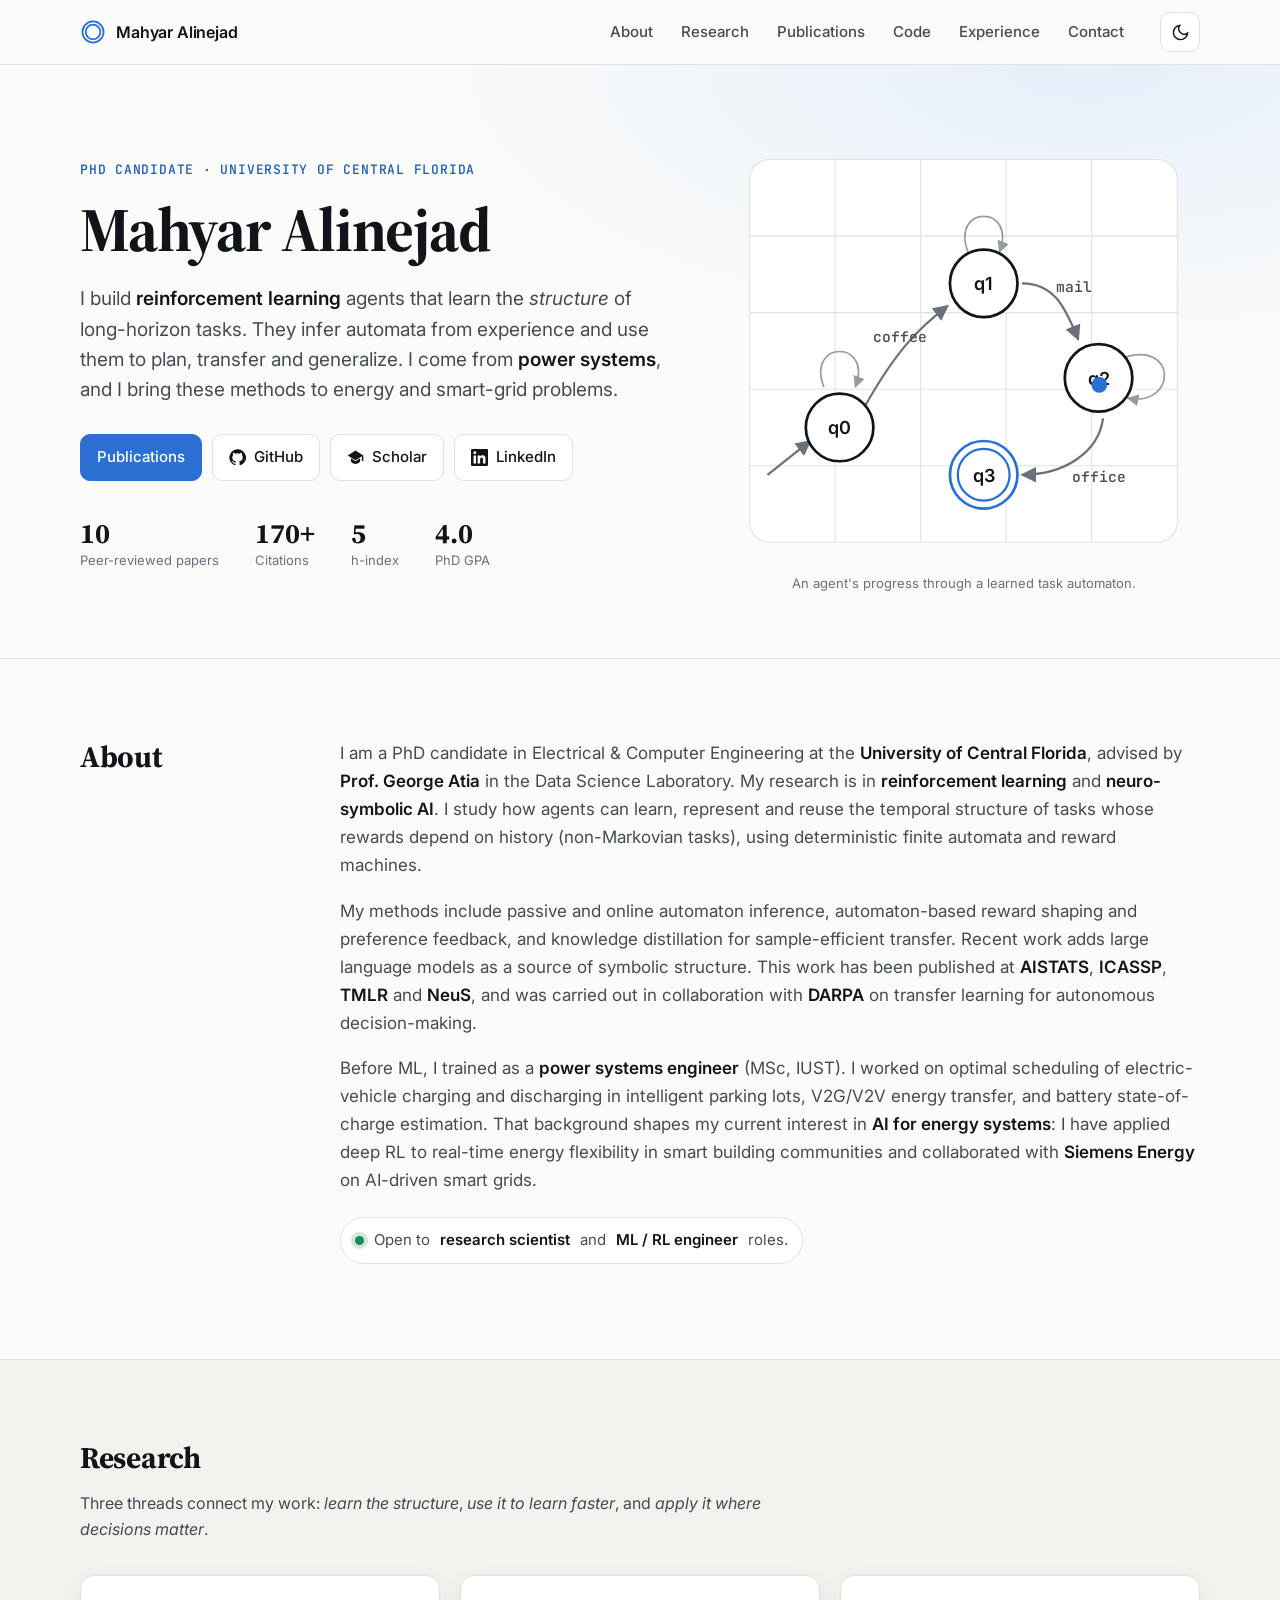
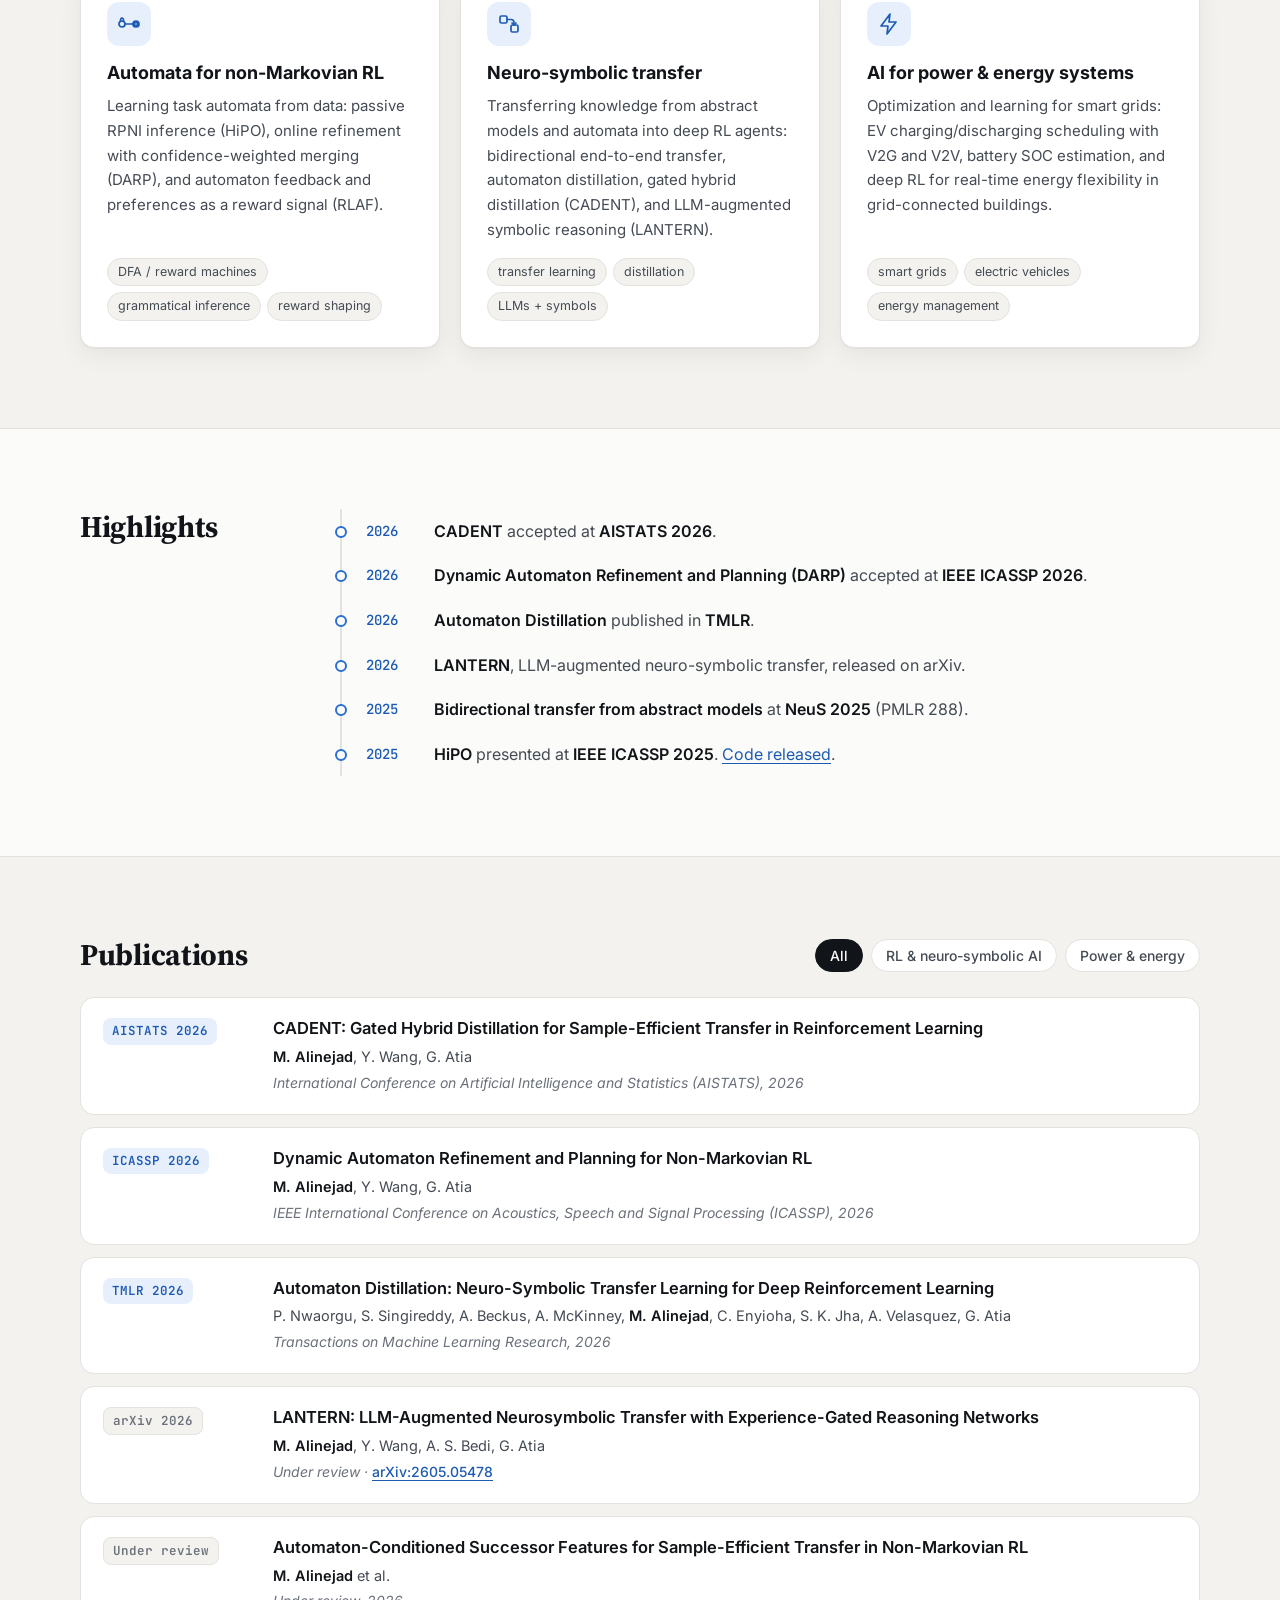
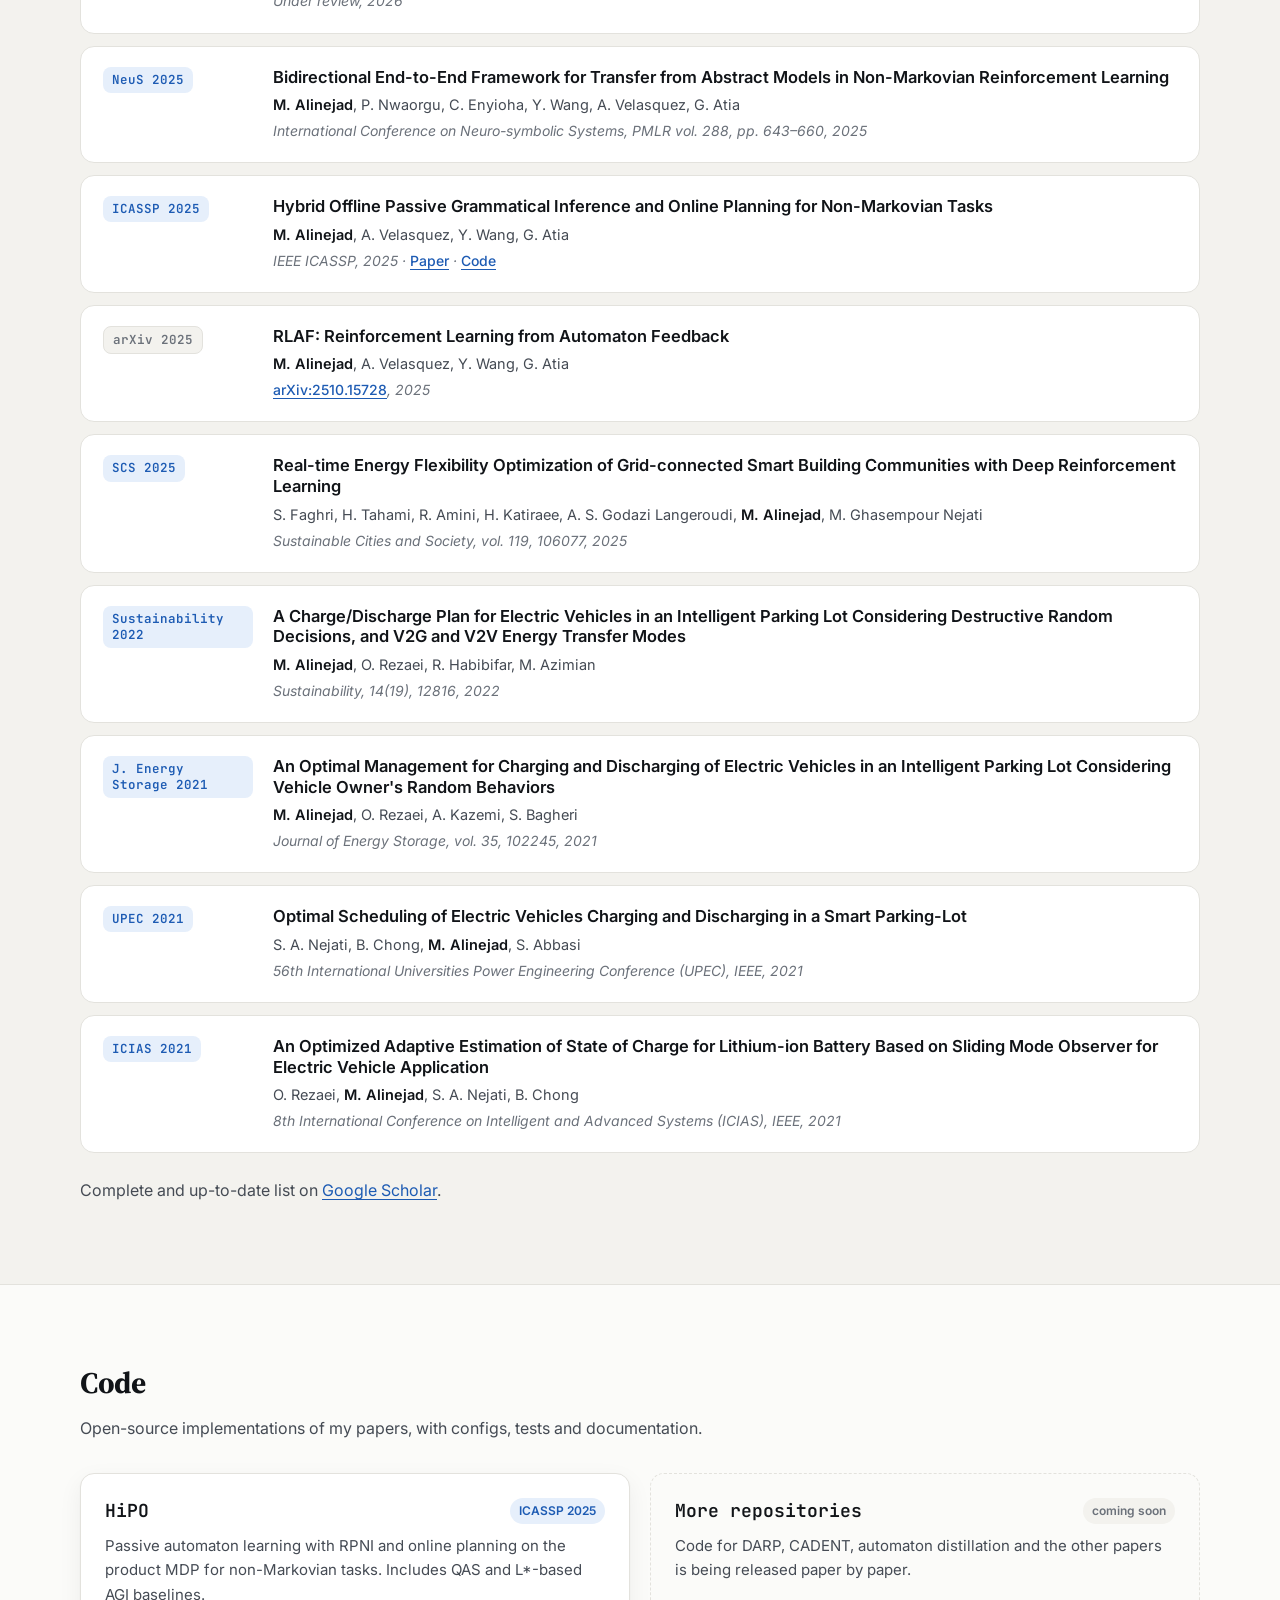
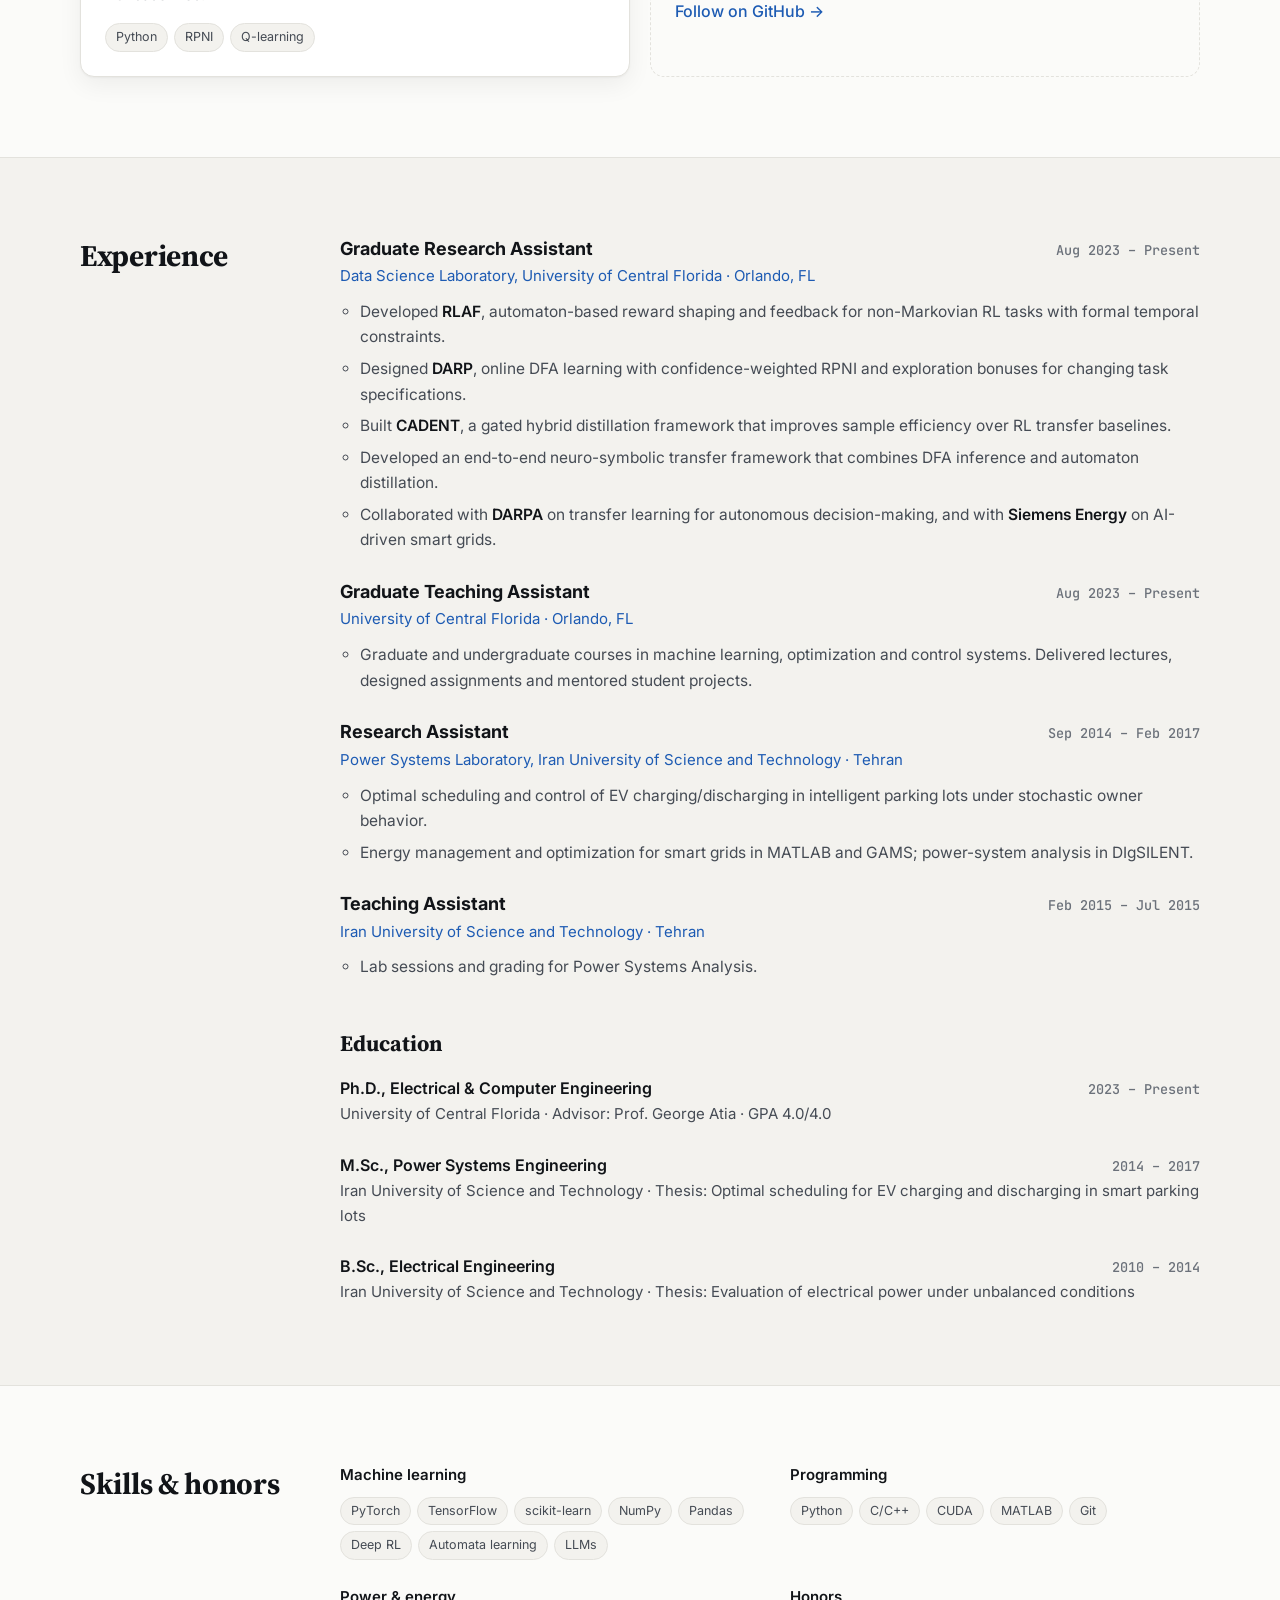
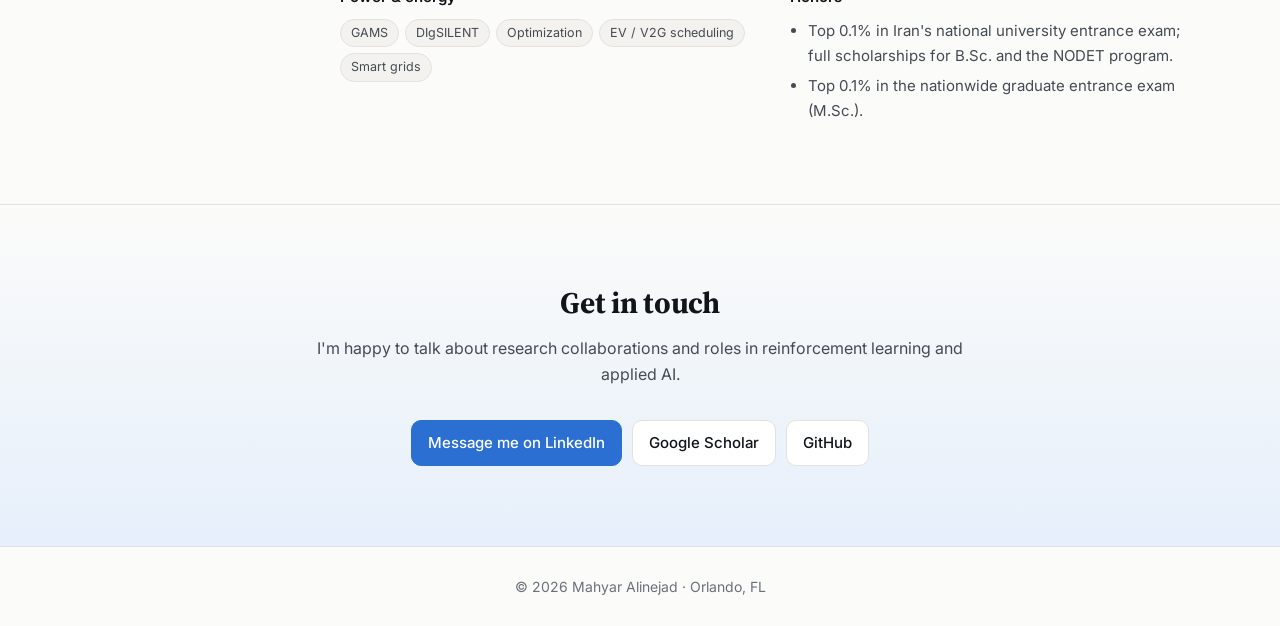
==== index.html @ bcc7e609 "Personal academic website Co-Authored-By: Claude Opus 5.5 <noreply@anthropic.com>" ====
<!DOCTYPE html>
<html lang="en">
<head>
  <meta charset="utf-8">
  <meta name="viewport" content="width=device-width, initial-scale=1">
  <title>Mahyar Alinejad | Reinforcement Learning &amp; Neuro-Symbolic AI Researcher</title>
  <meta name="description" content="Mahyar Alinejad is a PhD candidate in Electrical and Computer Engineering at the University of Central Florida, working on reinforcement learning, neuro-symbolic AI and automata learning, with a background in power systems and energy management.">
  <meta name="author" content="Mahyar Alinejad">
  <link rel="canonical" href="https://mahyar333.github.io/">

  <meta property="og:type" content="profile">
  <meta property="og:title" content="Mahyar Alinejad | Reinforcement Learning Researcher">
  <meta property="og:description" content="PhD candidate at UCF: reinforcement learning, neuro-symbolic AI, automata learning, and AI for power and energy systems.">
  <meta property="og:url" content="https://mahyar333.github.io/">
  <meta property="og:image" content="https://mahyar333.github.io/assets/og-image.png">
  <meta name="twitter:card" content="summary_large_image">

  <link rel="icon" type="image/svg+xml" href="assets/favicon.svg">
  <link rel="preconnect" href="https://fonts.googleapis.com">
  <link rel="preconnect" href="https://fonts.gstatic.com" crossorigin>
  <link href="https://fonts.googleapis.com/css2?family=Inter:wght@400;500;600;700&family=Source+Serif+4:opsz,wght@8..60,600;8..60,700&family=JetBrains+Mono:wght@500&display=swap" rel="stylesheet">
  <link rel="stylesheet" href="style.css">

  <script type="application/ld+json">
  {
    "@context": "https://schema.org",
    "@type": "Person",
    "name": "Mahyar Alinejad",
    "url": "https://mahyar333.github.io/",
    "jobTitle": "PhD Candidate, Electrical and Computer Engineering",
    "affiliation": { "@type": "CollegeOrUniversity", "name": "University of Central Florida" },
    "alumniOf": [
      { "@type": "CollegeOrUniversity", "name": "University of Central Florida" },
      { "@type": "CollegeOrUniversity", "name": "Iran University of Science and Technology" }
    ],
    "knowsAbout": ["Reinforcement Learning", "Neuro-Symbolic AI", "Automata Learning", "Transfer Learning", "Power Systems", "Energy Management", "Electric Vehicles"],
    "sameAs": [
      "https://scholar.google.com/citations?user=6Hs0fIUAAAAJ",
      "https://www.linkedin.com/in/mahyar-alinejad-56254820a/",
      "https://github.com/mahyar333"
    ]
  }
  </script>
  <script>
    // Apply the saved theme before first paint to avoid a flash.
    try { var t = localStorage.getItem("theme"); if (t) document.documentElement.dataset.theme = t; } catch (e) {}
  </script>
</head>
<body>
  <a class="skip" href="#main">Skip to content</a>

  <header class="nav">
    <div class="wrap nav-inner">
      <a class="brand" href="#top" aria-label="Home">
        <svg viewBox="0 0 32 32" aria-hidden="true"><circle cx="16" cy="16" r="13" /><circle cx="16" cy="16" r="9" /></svg>
        <span>Mahyar Alinejad</span>
      </a>
      <nav aria-label="Sections">
        <ul class="nav-links" id="nav-links">
          <li><a href="#about">About</a></li>
          <li><a href="#research">Research</a></li>
          <li><a href="#publications">Publications</a></li>
          <li><a href="#code">Code</a></li>
          <li><a href="#experience">Experience</a></li>
          <li><a href="#contact">Contact</a></li>
        </ul>
      </nav>
      <div class="nav-actions">
        <button class="icon-btn" id="theme-toggle" type="button" aria-label="Toggle dark mode">
          <svg class="i-moon" viewBox="0 0 24 24" aria-hidden="true"><path d="M21 12.8A9 9 0 1 1 11.2 3a7 7 0 0 0 9.8 9.8z"/></svg>
          <svg class="i-sun" viewBox="0 0 24 24" aria-hidden="true"><circle cx="12" cy="12" r="4.5"/><path d="M12 1.5v2.5M12 20v2.5M4.6 4.6l1.8 1.8M17.6 17.6l1.8 1.8M1.5 12H4M20 12h2.5M4.6 19.4l1.8-1.8M17.6 6.4l1.8-1.8"/></svg>
        </button>
        <button class="icon-btn menu-btn" id="menu-toggle" type="button" aria-label="Open menu" aria-expanded="false" aria-controls="nav-links">
          <svg viewBox="0 0 24 24" aria-hidden="true"><path d="M4 7h16M4 12h16M4 17h16"/></svg>
        </button>
      </div>
    </div>
  </header>

  <main id="main">
    <!-- ============================== HERO ============================== -->
    <section class="hero" id="top">
      <div class="wrap hero-grid">
        <div class="hero-text">
          <p class="eyebrow">PhD Candidate · University of Central Florida</p>
          <h1>Mahyar Alinejad</h1>
          <p class="lead">
            I build <strong>reinforcement learning</strong> agents that learn the <em>structure</em> of long-horizon tasks.
            They infer automata from experience and use them to plan, transfer and generalize.
            I come from <strong>power systems</strong>, and I bring these methods to energy and smart-grid problems.
          </p>
          <div class="cta">
            <a class="btn primary" href="#publications">Publications</a>
            <a class="btn" href="https://github.com/mahyar333" target="_blank" rel="noopener">
              <svg viewBox="0 0 24 24" aria-hidden="true"><path d="M12 .5a11.5 11.5 0 0 0-3.64 22.41c.58.1.79-.25.79-.56v-2c-3.2.7-3.88-1.37-3.88-1.37-.52-1.33-1.28-1.69-1.28-1.69-1.05-.72.08-.7.08-.7 1.16.08 1.77 1.19 1.77 1.19 1.03 1.77 2.7 1.26 3.36.96.1-.75.4-1.26.73-1.55-2.55-.29-5.24-1.28-5.24-5.68 0-1.26.45-2.28 1.19-3.09-.12-.29-.52-1.46.11-3.05 0 0 .97-.31 3.17 1.18a11 11 0 0 1 5.77 0c2.2-1.49 3.17-1.18 3.17-1.18.63 1.59.23 2.76.11 3.05.74.81 1.19 1.83 1.19 3.09 0 4.41-2.69 5.38-5.26 5.67.41.36.78 1.06.78 2.14v3.17c0 .31.21.67.8.56A11.5 11.5 0 0 0 12 .5z"/></svg>
              GitHub
            </a>
            <a class="btn" href="https://scholar.google.com/citations?user=6Hs0fIUAAAAJ&amp;hl=en" target="_blank" rel="noopener">
              <svg viewBox="0 0 24 24" aria-hidden="true"><path d="M12 2 1 9l11 7 9-5.73V17h2V9L12 2zm-6.5 11.2V17c0 2.2 2.9 4 6.5 4s6.5-1.8 6.5-4v-3.8L12 17.3l-6.5-4.1z"/></svg>
              Scholar
            </a>
            <a class="btn" href="https://www.linkedin.com/in/mahyar-alinejad-56254820a/" target="_blank" rel="noopener">
              <svg viewBox="0 0 24 24" aria-hidden="true"><path d="M20.45 20.45h-3.56v-5.57c0-1.33-.02-3.04-1.85-3.04-1.85 0-2.14 1.45-2.14 2.94v5.67H9.35V9h3.41v1.56h.05c.48-.9 1.64-1.85 3.37-1.85 3.6 0 4.27 2.37 4.27 5.46v6.28zM5.34 7.43a2.06 2.06 0 1 1 0-4.13 2.06 2.06 0 0 1 0 4.13zM7.12 20.45H3.56V9h3.56v11.45zM22.22 0H1.77C.79 0 0 .77 0 1.73v20.54C0 23.23.79 24 1.77 24h20.45c.98 0 1.78-.77 1.78-1.73V1.73C24 .77 23.2 0 22.22 0z"/></svg>
              LinkedIn
            </a>
          </div>
          <dl class="stats">
            <div><dt>Peer-reviewed papers</dt><dd>10</dd></div>
            <div><dt>Citations</dt><dd>170+</dd></div>
            <div><dt>h-index</dt><dd>5</dd></div>
            <div><dt>PhD GPA</dt><dd>4.0</dd></div>
          </dl>
        </div>

        <figure class="hero-art" aria-label="Illustration: an agent's progress through a learned task automaton">
          <svg viewBox="0 0 420 380" role="img">
            <title>A learned task automaton: coffee, then mail, then office</title>
            <defs>
              <marker id="arrow" viewBox="0 0 10 10" refX="9" refY="5" markerWidth="7" markerHeight="7" orient="auto-start-reverse">
                <path d="M0 0 10 5 0 10z" class="arrowhead"/>
              </marker>
            </defs>
            <!-- grid world backdrop -->
            <g class="grid">
              <rect x="20" y="20" width="380" height="340" rx="18"/>
              <path d="M20 88h380M20 156h380M20 224h380M20 292h380M96 20v340M172 20v340M248 20v340M324 20v340"/>
            </g>
            <!-- edges -->
            <path class="edge" d="M36 300 L74 270" marker-end="url(#arrow)"/>
            <path id="e1" class="edge" d="M122 240 C 150 190, 170 170, 196 150" marker-end="url(#arrow)"/>
            <path id="e2" class="edge" d="M262 130 C 290 130, 300 150, 312 180" marker-end="url(#arrow)"/>
            <path id="e3" class="edge" d="M334 250 C 330 280, 300 300, 262 300" marker-end="url(#arrow)"/>
            <text class="elabel" x="130" y="182">coffee</text>
            <text class="elabel" x="292" y="138">mail</text>
            <text class="elabel" x="306" y="306">office</text>
            <!-- self loops -->
            <path class="loop" d="M86 222 C 70 180, 130 180, 114 222" marker-end="url(#arrow)"/>
            <path class="loop" d="M214 102 C 198 60, 258 60, 242 102" marker-end="url(#arrow)"/>
            <path class="loop" d="M352 196 C 400 180, 400 240, 356 232" marker-end="url(#arrow)"/>
            <!-- states -->
            <g class="state"><circle cx="100" cy="258" r="30"/><text x="100" y="264">q0</text></g>
            <g class="state"><circle cx="228" cy="130" r="30"/><text x="228" y="136">q1</text></g>
            <g class="state"><circle cx="330" cy="214" r="30"/><text x="330" y="220">q2</text></g>
            <g class="state accept"><circle cx="228" cy="300" r="30"/><circle cx="228" cy="300" r="23"/><text x="228" y="306">q3</text></g>
            <!-- moving token -->
            <circle class="token" r="7">
              <animateMotion dur="6s" repeatCount="indefinite" keyPoints="0;0.33;0.33;0.66;0.66;1;1" keyTimes="0;0.22;0.33;0.55;0.66;0.88;1" calcMode="linear"
                path="M122 240 C 150 190, 170 170, 196 150 L 228 130 L 262 130 C 290 130, 300 150, 312 180 L 330 214 L 334 250 C 330 280, 300 300, 262 300 L 228 300"/>
            </circle>
          </svg>
          <figcaption>An agent's progress through a learned task automaton.</figcaption>
        </figure>
      </div>
    </section>

    <!-- ============================== ABOUT ============================== -->
    <section id="about" class="section">
      <div class="wrap two-col">
        <h2 class="section-title">About</h2>
        <div class="prose">
          <p>
            I am a PhD candidate in Electrical &amp; Computer Engineering at the
            <strong>University of Central Florida</strong>, advised by <strong>Prof. George Atia</strong> in the Data Science Laboratory.
            My research is in <strong>reinforcement learning</strong> and <strong>neuro-symbolic AI</strong>. I study how agents can
            learn, represent and reuse the temporal structure of tasks whose rewards depend on history (non-Markovian tasks), using deterministic finite automata and reward machines.
          </p>
          <p>
            My methods include passive and online automaton inference, automaton-based reward shaping and preference feedback, and knowledge distillation
            for sample-efficient transfer. Recent work adds large language models as a source of symbolic structure.
            This work has been published at <strong>AISTATS</strong>, <strong>ICASSP</strong>, <strong>TMLR</strong> and <strong>NeuS</strong>, and was carried out
            in collaboration with <strong>DARPA</strong> on transfer learning for autonomous decision-making.
          </p>
          <p>
            Before ML, I trained as a <strong>power systems engineer</strong> (MSc, IUST). I worked on optimal scheduling of electric-vehicle
            charging and discharging in intelligent parking lots, V2G/V2V energy transfer, and battery state-of-charge estimation.
            That background shapes my current interest in <strong>AI for energy systems</strong>: I have applied deep RL to real-time energy flexibility in
            smart building communities and collaborated with <strong>Siemens Energy</strong> on AI-driven smart grids.
          </p>
          <p class="open-to">
            <span class="dot" aria-hidden="true"></span>
            Open to <strong>research scientist</strong> and <strong>ML / RL engineer</strong> roles.
          </p>
        </div>
      </div>
    </section>

    <!-- ============================== RESEARCH ============================== -->
    <section id="research" class="section alt">
      <div class="wrap">
        <h2 class="section-title">Research</h2>
        <p class="section-sub">Three threads connect my work: <em>learn the structure</em>, <em>use it to learn faster</em>, and <em>apply it where decisions matter</em>.</p>
        <div class="cards">
          <article class="card">
            <div class="card-icon" aria-hidden="true">
              <svg viewBox="0 0 24 24"><circle cx="5" cy="12" r="3"/><circle cx="19" cy="12" r="3"/><circle cx="19" cy="12" r="1.6"/><path d="M8 12h8"/><path d="M3.5 9.5C3 5 7 5 6.5 9.5"/></svg>
            </div>
            <h3>Automata for non-Markovian RL</h3>
            <p>Learning task automata from data: passive RPNI inference (HiPO), online refinement with confidence-weighted merging (DARP), and automaton feedback and preferences as a reward signal (RLAF).</p>
            <ul class="tags"><li>DFA / reward machines</li><li>grammatical inference</li><li>reward shaping</li></ul>
          </article>
          <article class="card">
            <div class="card-icon" aria-hidden="true">
              <svg viewBox="0 0 24 24"><rect x="3" y="4" width="7" height="7" rx="1.5"/><rect x="14" y="13" width="7" height="7" rx="1.5"/><path d="M10 7.5h4a3 3 0 0 1 3 3V13"/><path d="m15 11 2 2 2-2"/></svg>
            </div>
            <h3>Neuro-symbolic transfer</h3>
            <p>Transferring knowledge from abstract models and automata into deep RL agents: bidirectional end-to-end transfer, automaton distillation, gated hybrid distillation (CADENT), and LLM-augmented symbolic reasoning (LANTERN).</p>
            <ul class="tags"><li>transfer learning</li><li>distillation</li><li>LLMs + symbols</li></ul>
          </article>
          <article class="card">
            <div class="card-icon" aria-hidden="true">
              <svg viewBox="0 0 24 24"><path d="M13 2 4 14h7l-1 8 9-12h-7l1-8z"/></svg>
            </div>
            <h3>AI for power &amp; energy systems</h3>
            <p>Optimization and learning for smart grids: EV charging/discharging scheduling with V2G and V2V, battery SOC estimation, and deep RL for real-time energy flexibility in grid-connected buildings.</p>
            <ul class="tags"><li>smart grids</li><li>electric vehicles</li><li>energy management</li></ul>
          </article>
        </div>
      </div>
    </section>

    <!-- ============================== NEWS ============================== -->
    <section id="news" class="section">
      <div class="wrap two-col">
        <h2 class="section-title">Highlights</h2>
        <ul class="timeline">
          <li><time>2026</time><span><strong>CADENT</strong> accepted at <strong>AISTATS 2026</strong>.</span></li>
          <li><time>2026</time><span><strong>Dynamic Automaton Refinement and Planning (DARP)</strong> accepted at <strong>IEEE ICASSP 2026</strong>.</span></li>
          <li><time>2026</time><span><strong>Automaton Distillation</strong> published in <strong>TMLR</strong>.</span></li>
          <li><time>2026</time><span><strong>LANTERN</strong>, LLM-augmented neuro-symbolic transfer, released on arXiv.</span></li>
          <li><time>2025</time><span><strong>Bidirectional transfer from abstract models</strong> at <strong>NeuS 2025</strong> (PMLR 288).</span></li>
          <li><time>2025</time><span><strong>HiPO</strong> presented at <strong>IEEE ICASSP 2025</strong>. <a href="https://github.com/mahyar333/HiPO" target="_blank" rel="noopener">Code released</a>.</span></li>
        </ul>
      </div>
    </section>

    <!-- ============================== PUBLICATIONS ============================== -->
    <section id="publications" class="section alt">
      <div class="wrap">
        <div class="pub-head">
          <h2 class="section-title">Publications</h2>
          <div class="filters" role="group" aria-label="Filter publications">
            <button type="button" class="chip active" data-filter="all" aria-pressed="true">All</button>
            <button type="button" class="chip" data-filter="rl" aria-pressed="false">RL &amp; neuro-symbolic AI</button>
            <button type="button" class="chip" data-filter="energy" aria-pressed="false">Power &amp; energy</button>
          </div>
        </div>

        <ol class="pubs" id="pub-list">
          <li class="pub" data-topic="rl">
            <span class="venue">AISTATS 2026</span>
            <div>
              <h3>CADENT: Gated Hybrid Distillation for Sample-Efficient Transfer in Reinforcement Learning</h3>
              <p class="authors"><b>M. Alinejad</b>, Y. Wang, G. Atia</p>
              <p class="where">International Conference on Artificial Intelligence and Statistics (AISTATS), 2026</p>
            </div>
          </li>
          <li class="pub" data-topic="rl">
            <span class="venue">ICASSP 2026</span>
            <div>
              <h3>Dynamic Automaton Refinement and Planning for Non-Markovian RL</h3>
              <p class="authors"><b>M. Alinejad</b>, Y. Wang, G. Atia</p>
              <p class="where">IEEE International Conference on Acoustics, Speech and Signal Processing (ICASSP), 2026</p>
            </div>
          </li>
          <li class="pub" data-topic="rl">
            <span class="venue">TMLR 2026</span>
            <div>
              <h3>Automaton Distillation: Neuro-Symbolic Transfer Learning for Deep Reinforcement Learning</h3>
              <p class="authors">P. Nwaorgu, S. Singireddy, A. Beckus, A. McKinney, <b>M. Alinejad</b>, C. Enyioha, S. K. Jha, A. Velasquez, G. Atia</p>
              <p class="where">Transactions on Machine Learning Research, 2026</p>
            </div>
          </li>
          <li class="pub" data-topic="rl">
            <span class="venue preprint">arXiv 2026</span>
            <div>
              <h3>LANTERN: LLM-Augmented Neurosymbolic Transfer with Experience-Gated Reasoning Networks</h3>
              <p class="authors"><b>M. Alinejad</b>, Y. Wang, A. S. Bedi, G. Atia</p>
              <p class="where">Under review · <a href="https://arxiv.org/abs/2605.05478" target="_blank" rel="noopener">arXiv:2605.05478</a></p>
            </div>
          </li>
          <li class="pub" data-topic="rl">
            <span class="venue preprint">Under review</span>
            <div>
              <h3>Automaton-Conditioned Successor Features for Sample-Efficient Transfer in Non-Markovian RL</h3>
              <p class="authors"><b>M. Alinejad</b> et al.</p>
              <p class="where">Under review, 2026</p>
            </div>
          </li>
          <li class="pub" data-topic="rl">
            <span class="venue">NeuS 2025</span>
            <div>
              <h3>Bidirectional End-to-End Framework for Transfer from Abstract Models in Non-Markovian Reinforcement Learning</h3>
              <p class="authors"><b>M. Alinejad</b>, P. Nwaorgu, C. Enyioha, Y. Wang, A. Velasquez, G. Atia</p>
              <p class="where">International Conference on Neuro-symbolic Systems, PMLR vol. 288, pp. 643–660, 2025</p>
            </div>
          </li>
          <li class="pub" data-topic="rl">
            <span class="venue">ICASSP 2025</span>
            <div>
              <h3>Hybrid Offline Passive Grammatical Inference and Online Planning for Non-Markovian Tasks</h3>
              <p class="authors"><b>M. Alinejad</b>, A. Velasquez, Y. Wang, G. Atia</p>
              <p class="where">IEEE ICASSP, 2025 ·
                <a href="https://ieeexplore.ieee.org/document/10889467" target="_blank" rel="noopener">Paper</a> ·
                <a href="https://github.com/mahyar333/HiPO" target="_blank" rel="noopener">Code</a></p>
            </div>
          </li>
          <li class="pub" data-topic="rl">
            <span class="venue preprint">arXiv 2025</span>
            <div>
              <h3>RLAF: Reinforcement Learning from Automaton Feedback</h3>
              <p class="authors"><b>M. Alinejad</b>, A. Velasquez, Y. Wang, G. Atia</p>
              <p class="where"><a href="https://arxiv.org/abs/2510.15728" target="_blank" rel="noopener">arXiv:2510.15728</a>, 2025</p>
            </div>
          </li>
          <li class="pub" data-topic="energy rl">
            <span class="venue">SCS 2025</span>
            <div>
              <h3>Real-time Energy Flexibility Optimization of Grid-connected Smart Building Communities with Deep Reinforcement Learning</h3>
              <p class="authors">S. Faghri, H. Tahami, R. Amini, H. Katiraee, A. S. Godazi Langeroudi, <b>M. Alinejad</b>, M. Ghasempour Nejati</p>
              <p class="where">Sustainable Cities and Society, vol. 119, 106077, 2025</p>
            </div>
          </li>
          <li class="pub" data-topic="energy">
            <span class="venue">Sustainability 2022</span>
            <div>
              <h3>A Charge/Discharge Plan for Electric Vehicles in an Intelligent Parking Lot Considering Destructive Random Decisions, and V2G and V2V Energy Transfer Modes</h3>
              <p class="authors"><b>M. Alinejad</b>, O. Rezaei, R. Habibifar, M. Azimian</p>
              <p class="where">Sustainability, 14(19), 12816, 2022</p>
            </div>
          </li>
          <li class="pub" data-topic="energy">
            <span class="venue">J. Energy Storage 2021</span>
            <div>
              <h3>An Optimal Management for Charging and Discharging of Electric Vehicles in an Intelligent Parking Lot Considering Vehicle Owner's Random Behaviors</h3>
              <p class="authors"><b>M. Alinejad</b>, O. Rezaei, A. Kazemi, S. Bagheri</p>
              <p class="where">Journal of Energy Storage, vol. 35, 102245, 2021</p>
            </div>
          </li>
          <li class="pub" data-topic="energy">
            <span class="venue">UPEC 2021</span>
            <div>
              <h3>Optimal Scheduling of Electric Vehicles Charging and Discharging in a Smart Parking-Lot</h3>
              <p class="authors">S. A. Nejati, B. Chong, <b>M. Alinejad</b>, S. Abbasi</p>
              <p class="where">56th International Universities Power Engineering Conference (UPEC), IEEE, 2021</p>
            </div>
          </li>
          <li class="pub" data-topic="energy">
            <span class="venue">ICIAS 2021</span>
            <div>
              <h3>An Optimized Adaptive Estimation of State of Charge for Lithium-ion Battery Based on Sliding Mode Observer for Electric Vehicle Application</h3>
              <p class="authors">O. Rezaei, <b>M. Alinejad</b>, S. A. Nejati, B. Chong</p>
              <p class="where">8th International Conference on Intelligent and Advanced Systems (ICIAS), IEEE, 2021</p>
            </div>
          </li>
        </ol>
        <p class="more">Complete and up-to-date list on <a href="https://scholar.google.com/citations?user=6Hs0fIUAAAAJ&amp;hl=en" target="_blank" rel="noopener">Google Scholar</a>.</p>
      </div>
    </section>

    <!-- ============================== CODE ============================== -->
    <section id="code" class="section">
      <div class="wrap">
        <h2 class="section-title">Code</h2>
        <p class="section-sub">Open-source implementations of my papers, with configs, tests and documentation.</p>
        <div class="repos">
          <a class="repo" href="https://github.com/mahyar333/HiPO" target="_blank" rel="noopener">
            <div class="repo-top">
              <span class="repo-name">HiPO</span>
              <span class="badge">ICASSP 2025</span>
            </div>
            <p>Passive automaton learning with RPNI and online planning on the product MDP for non-Markovian tasks. Includes QAS and L*-based AGI baselines.</p>
            <ul class="tags"><li>Python</li><li>RPNI</li><li>Q-learning</li></ul>
          </a>
          <div class="repo soon" aria-label="More repositories coming soon">
            <div class="repo-top"><span class="repo-name">More repositories</span><span class="badge muted">coming soon</span></div>
            <p>Code for DARP, CADENT, automaton distillation and the other papers is being released paper by paper.</p>
            <a class="text-link" href="https://github.com/mahyar333" target="_blank" rel="noopener">Follow on GitHub →</a>
          </div>
        </div>
      </div>
    </section>

    <!-- ============================== EXPERIENCE ============================== -->
    <section id="experience" class="section alt">
      <div class="wrap two-col">
        <h2 class="section-title">Experience</h2>
        <div>
          <ol class="xp">
            <li>
              <div class="xp-head"><h3>Graduate Research Assistant</h3><time>Aug 2023 – Present</time></div>
              <p class="org">Data Science Laboratory, University of Central Florida · Orlando, FL</p>
              <ul>
                <li>Developed <strong>RLAF</strong>, automaton-based reward shaping and feedback for non-Markovian RL tasks with formal temporal constraints.</li>
                <li>Designed <strong>DARP</strong>, online DFA learning with confidence-weighted RPNI and exploration bonuses for changing task specifications.</li>
                <li>Built <strong>CADENT</strong>, a gated hybrid distillation framework that improves sample efficiency over RL transfer baselines.</li>
                <li>Developed an end-to-end neuro-symbolic transfer framework that combines DFA inference and automaton distillation.</li>
                <li>Collaborated with <strong>DARPA</strong> on transfer learning for autonomous decision-making, and with <strong>Siemens Energy</strong> on AI-driven smart grids.</li>
              </ul>
            </li>
            <li>
              <div class="xp-head"><h3>Graduate Teaching Assistant</h3><time>Aug 2023 – Present</time></div>
              <p class="org">University of Central Florida · Orlando, FL</p>
              <ul>
                <li>Graduate and undergraduate courses in machine learning, optimization and control systems. Delivered lectures, designed assignments and mentored student projects.</li>
              </ul>
            </li>
            <li>
              <div class="xp-head"><h3>Research Assistant</h3><time>Sep 2014 – Feb 2017</time></div>
              <p class="org">Power Systems Laboratory, Iran University of Science and Technology · Tehran</p>
              <ul>
                <li>Optimal scheduling and control of EV charging/discharging in intelligent parking lots under stochastic owner behavior.</li>
                <li>Energy management and optimization for smart grids in MATLAB and GAMS; power-system analysis in DIgSILENT.</li>
              </ul>
            </li>
            <li>
              <div class="xp-head"><h3>Teaching Assistant</h3><time>Feb 2015 – Jul 2015</time></div>
              <p class="org">Iran University of Science and Technology · Tehran</p>
              <ul><li>Lab sessions and grading for Power Systems Analysis.</li></ul>
            </li>
          </ol>

          <h3 class="sub-title">Education</h3>
          <ol class="edu">
            <li>
              <div class="xp-head"><h4>Ph.D., Electrical &amp; Computer Engineering</h4><time>2023 – Present</time></div>
              <p class="org">University of Central Florida · Advisor: Prof. George Atia · GPA 4.0/4.0</p>
            </li>
            <li>
              <div class="xp-head"><h4>M.Sc., Power Systems Engineering</h4><time>2014 – 2017</time></div>
              <p class="org">Iran University of Science and Technology · Thesis: Optimal scheduling for EV charging and discharging in smart parking lots</p>
            </li>
            <li>
              <div class="xp-head"><h4>B.Sc., Electrical Engineering</h4><time>2010 – 2014</time></div>
              <p class="org">Iran University of Science and Technology · Thesis: Evaluation of electrical power under unbalanced conditions</p>
            </li>
          </ol>
        </div>
      </div>
    </section>

    <!-- ============================== SKILLS ============================== -->
    <section id="skills" class="section">
      <div class="wrap two-col">
        <h2 class="section-title">Skills &amp; honors</h2>
        <div class="skills">
          <div>
            <h3>Machine learning</h3>
            <ul class="tags"><li>PyTorch</li><li>TensorFlow</li><li>scikit-learn</li><li>NumPy</li><li>Pandas</li><li>Deep RL</li><li>Automata learning</li><li>LLMs</li></ul>
          </div>
          <div>
            <h3>Programming</h3>
            <ul class="tags"><li>Python</li><li>C/C++</li><li>CUDA</li><li>MATLAB</li><li>Git</li></ul>
          </div>
          <div>
            <h3>Power &amp; energy</h3>
            <ul class="tags"><li>GAMS</li><li>DIgSILENT</li><li>Optimization</li><li>EV / V2G scheduling</li><li>Smart grids</li></ul>
          </div>
          <div>
            <h3>Honors</h3>
            <ul class="honors">
              <li>Top 0.1% in Iran's national university entrance exam; full scholarships for B.Sc. and the NODET program.</li>
              <li>Top 0.1% in the nationwide graduate entrance exam (M.Sc.).</li>
            </ul>
          </div>
        </div>
      </div>
    </section>

    <!-- ============================== CONTACT ============================== -->
    <section id="contact" class="section contact">
      <div class="wrap">
        <h2 class="section-title">Get in touch</h2>
        <p class="section-sub">I'm happy to talk about research collaborations and roles in reinforcement learning and applied AI.</p>
        <div class="cta center">
          <a class="btn primary" href="https://www.linkedin.com/in/mahyar-alinejad-56254820a/" target="_blank" rel="noopener">Message me on LinkedIn</a>
          <a class="btn" href="https://scholar.google.com/citations?user=6Hs0fIUAAAAJ&amp;hl=en" target="_blank" rel="noopener">Google Scholar</a>
          <a class="btn" href="https://github.com/mahyar333" target="_blank" rel="noopener">GitHub</a>
        </div>
      </div>
    </section>
  </main>

  <footer class="footer">
    <div class="wrap">
      <p>© <span id="year">2026</span> Mahyar Alinejad · Orlando, FL</p>
    </div>
  </footer>

  <script src="main.js"></script>
</body>
</html>
---- style.css ----
/* ---------- Tokens ---------- */
:root {
  --bg: #fbfbf9;
  --bg-alt: #f3f2ee;
  --surface: #ffffff;
  --ink: #111418;
  --ink-2: #454b54;
  --muted: #6b717a;
  --line: #e3e2dd;
  --accent: #2a6fd1;
  --accent-ink: #1d5bb3;
  --accent-soft: #e6effb;
  --good: #1f8a5b;
  --shadow: 0 1px 2px rgba(17, 20, 24, .04), 0 8px 24px rgba(17, 20, 24, .06);
  --radius: 14px;
  --serif: "Source Serif 4", Georgia, serif;
  --sans: "Inter", system-ui, -apple-system, "Segoe UI", sans-serif;
  --mono: "JetBrains Mono", ui-monospace, monospace;
  color-scheme: light;
}
@media (prefers-color-scheme: dark) {
  :root:not([data-theme="light"]) {
    --bg: #0e1117; --bg-alt: #131821; --surface: #171d27; --ink: #eef1f5; --ink-2: #c3c9d2;
    --muted: #8f97a3; --line: #262e3a; --accent: #5b9bf0; --accent-ink: #8ab8f5; --accent-soft: #17263b;
    --good: #3cc488; --shadow: 0 1px 2px rgba(0,0,0,.3), 0 8px 24px rgba(0,0,0,.25); color-scheme: dark;
  }
}
:root[data-theme="dark"] {
  --bg: #0e1117; --bg-alt: #131821; --surface: #171d27; --ink: #eef1f5; --ink-2: #c3c9d2;
  --muted: #8f97a3; --line: #262e3a; --accent: #5b9bf0; --accent-ink: #8ab8f5; --accent-soft: #17263b;
  --good: #3cc488; --shadow: 0 1px 2px rgba(0,0,0,.3), 0 8px 24px rgba(0,0,0,.25); color-scheme: dark;
}

/* ---------- Base ---------- */
*, *::before, *::after { box-sizing: border-box; }
html { scroll-behavior: smooth; scroll-padding-top: 76px; -webkit-text-size-adjust: 100%; }
body {
  margin: 0; background: var(--bg); color: var(--ink);
  font: 16px/1.65 var(--sans); -webkit-font-smoothing: antialiased; overflow-x: hidden;
}
a { color: var(--accent-ink); text-decoration-thickness: 1px; text-underline-offset: 3px; }
a:hover { color: var(--accent); }
h1, h2, h3, h4 { line-height: 1.25; margin: 0; }
p { margin: 0 0 1em; }
ul, ol { margin: 0; padding: 0; }
svg { display: block; }
:focus-visible { outline: 2px solid var(--accent); outline-offset: 3px; border-radius: 6px; }
.wrap { width: min(1120px, 100% - 32px); margin-inline: auto; }
.skip { position: absolute; left: -999px; top: 8px; background: var(--surface); padding: 8px 12px; z-index: 100; }
.skip:focus { left: 16px; }

/* ---------- Nav ---------- */
.nav {
  position: sticky; top: 0; z-index: 50;
  background: color-mix(in srgb, var(--bg) 82%, transparent);
  backdrop-filter: saturate(1.4) blur(12px); -webkit-backdrop-filter: saturate(1.4) blur(12px);
  border-bottom: 1px solid var(--line);
}
.nav-inner { display: flex; align-items: center; gap: 24px; height: 64px; }
.brand { display: flex; align-items: center; gap: 10px; color: var(--ink); text-decoration: none; font-weight: 600; letter-spacing: -.01em; }
.brand svg { width: 26px; height: 26px; fill: none; stroke: var(--accent); stroke-width: 2.2; }
nav { margin-left: auto; }
.nav-links { display: flex; gap: 4px; list-style: none; }
.nav-links a { display: block; padding: 8px 12px; border-radius: 8px; color: var(--ink-2); text-decoration: none; font-size: 15px; font-weight: 500; }
.nav-links a:hover, .nav-links a.active { color: var(--ink); background: var(--bg-alt); }
.nav-actions { display: flex; gap: 6px; }
.icon-btn {
  width: 40px; height: 40px; display: grid; place-items: center; border-radius: 10px;
  border: 1px solid var(--line); background: var(--surface); color: var(--ink); cursor: pointer;
}
.icon-btn svg { width: 19px; height: 19px; fill: none; stroke: currentColor; stroke-width: 1.8; stroke-linecap: round; }
.i-sun { display: none !important; }
:root[data-theme="dark"] .i-sun { display: block !important; }
:root[data-theme="dark"] .i-moon { display: none !important; }
@media (prefers-color-scheme: dark) {
  :root:not([data-theme="light"]) .i-sun { display: block !important; }
  :root:not([data-theme="light"]) .i-moon { display: none !important; }
}
.menu-btn { display: none; }

/* ---------- Hero ---------- */
.hero { padding: 72px 0 64px; border-bottom: 1px solid var(--line);
  background: radial-gradient(1000px 420px at 85% 0%, var(--accent-soft), transparent 70%); }
.hero-grid { display: grid; grid-template-columns: 1.25fr 1fr; gap: 56px; align-items: center; }
.eyebrow { font: 500 13px/1.5 var(--mono); letter-spacing: .06em; text-transform: uppercase; color: var(--accent-ink); margin-bottom: 18px; }
h1 { font: 700 clamp(40px, 6vw, 62px)/1.05 var(--serif); letter-spacing: -.02em; margin-bottom: 22px; }
.lead { font-size: 19px; line-height: 1.6; color: var(--ink-2); max-width: 36em; }
.lead strong { color: var(--ink); font-weight: 600; }
.cta { display: flex; flex-wrap: wrap; gap: 10px; margin: 28px 0 36px; }
.cta.center { justify-content: center; margin-bottom: 0; }
.btn {
  display: inline-flex; align-items: center; gap: 8px; padding: 10px 16px; border-radius: 10px;
  border: 1px solid var(--line); background: var(--surface); color: var(--ink); font-weight: 500; font-size: 15px;
  text-decoration: none; transition: transform .15s ease, border-color .15s ease;
}
.btn svg { width: 17px; height: 17px; fill: currentColor; }
.btn:hover { color: var(--ink); border-color: var(--muted); transform: translateY(-1px); }
.btn.primary { background: var(--accent); border-color: var(--accent); color: #fff; }
.btn.primary:hover { background: var(--accent-ink); border-color: var(--accent-ink); color: #fff; }
:root[data-theme="dark"] .btn.primary, :root[data-theme="dark"] .btn.primary:hover { color: #0e1117; }
@media (prefers-color-scheme: dark) { :root:not([data-theme="light"]) .btn.primary { color: #0e1117; } }
.stats { display: grid; grid-template-columns: repeat(4, auto); justify-content: start; gap: 12px 36px; margin: 0; }
.stats div { display: flex; flex-direction: column-reverse; }
.stats dt { font-size: 13px; color: var(--muted); }
.stats dd { margin: 0; font: 700 28px/1.2 var(--serif); }

.hero-art { margin: 0; }
.hero-art svg { width: 100%; height: auto; }
.hero-art figcaption { text-align: center; font-size: 13px; color: var(--muted); margin-top: 8px; }
.grid rect { fill: var(--surface); stroke: var(--line); }
.grid path { stroke: var(--line); stroke-width: 1; fill: none; }
.edge, .loop { fill: none; stroke: var(--muted); stroke-width: 2; }
.loop { stroke-width: 1.5; opacity: .7; }
.arrowhead { fill: var(--muted); }
.elabel { font: 500 13px var(--mono); fill: var(--ink-2); }
.state circle { fill: var(--surface); stroke: var(--ink); stroke-width: 2.4; }
.state text { font: 600 16px var(--sans); fill: var(--ink); text-anchor: middle; }
.state.accept circle { stroke: var(--accent); }
.state.accept circle + circle { fill: none; stroke-width: 2; }
.token { fill: var(--accent); }
@media (prefers-reduced-motion: reduce) { .token { display: none; } html { scroll-behavior: auto; } }

/* ---------- Sections ---------- */
.section { padding: 80px 0; }
.section.alt { background: var(--bg-alt); border-block: 1px solid var(--line); }
.section-title { font: 700 30px/1.2 var(--serif); letter-spacing: -.01em; margin-bottom: 14px; }
.section-sub { color: var(--ink-2); max-width: 44em; margin-bottom: 32px; }
.two-col { display: grid; grid-template-columns: 220px 1fr; gap: 40px; }
.prose p { color: var(--ink-2); font-size: 17px; }
.prose strong { color: var(--ink); font-weight: 600; }
.open-to { display: inline-flex; align-items: center; gap: 10px; padding: 10px 14px; border: 1px solid var(--line);
  border-radius: 999px; background: var(--surface); font-size: 15px !important; margin-top: 6px; }
.dot { width: 9px; height: 9px; border-radius: 50%; background: var(--good); box-shadow: 0 0 0 4px color-mix(in srgb, var(--good) 20%, transparent); }

/* Cards */
.cards { display: grid; grid-template-columns: repeat(3, 1fr); gap: 20px; }
.card { background: var(--surface); border: 1px solid var(--line); border-radius: var(--radius); padding: 26px; box-shadow: var(--shadow); display: flex; flex-direction: column; }
.card h3 { font-size: 18px; margin: 16px 0 10px; }
.card p { color: var(--ink-2); font-size: 15px; flex: 1; }
.card-icon { width: 44px; height: 44px; border-radius: 12px; background: var(--accent-soft); display: grid; place-items: center; }
.card-icon svg { width: 24px; height: 24px; fill: none; stroke: var(--accent-ink); stroke-width: 1.7; stroke-linecap: round; stroke-linejoin: round; }
.tags { display: flex; flex-wrap: wrap; gap: 6px; list-style: none; }
.tags li { font-size: 12.5px; padding: 3px 10px; border-radius: 999px; background: var(--bg-alt); border: 1px solid var(--line); color: var(--ink-2); }

/* Timeline */
.timeline { list-style: none; border-left: 2px solid var(--line); padding-left: 24px; }
.timeline li { position: relative; display: grid; grid-template-columns: 56px 1fr; gap: 12px; padding: 9px 0; color: var(--ink-2); }
.timeline li::before { content: ""; position: absolute; left: -31px; top: 17px; width: 12px; height: 12px; border-radius: 50%;
  background: var(--bg); border: 2px solid var(--accent); }
.timeline time { font: 500 14px/1.9 var(--mono); color: var(--accent-ink); }
.timeline strong { color: var(--ink); font-weight: 600; }

/* Publications */
.pub-head { display: flex; flex-wrap: wrap; align-items: center; justify-content: space-between; gap: 16px; margin-bottom: 24px; }
.pub-head .section-title { margin: 0; }
.filters { display: flex; flex-wrap: wrap; gap: 8px; }
.chip { padding: 7px 14px; border-radius: 999px; border: 1px solid var(--line); background: var(--surface); color: var(--ink-2);
  font: 500 14px var(--sans); cursor: pointer; }
.chip:hover { border-color: var(--muted); color: var(--ink); }
.chip.active { background: var(--ink); border-color: var(--ink); color: var(--bg); }
.pubs { list-style: none; display: grid; gap: 12px; }
.pub { display: grid; grid-template-columns: 150px 1fr; gap: 20px; background: var(--surface); border: 1px solid var(--line);
  border-radius: var(--radius); padding: 20px 22px; transition: border-color .15s ease; }
.pub:hover { border-color: color-mix(in srgb, var(--accent) 45%, var(--line)); }
.pub[hidden] { display: none; }
.venue { align-self: start; justify-self: start; font: 600 12.5px/1.3 var(--mono); padding: 5px 9px; border-radius: 8px;
  background: var(--accent-soft); color: var(--accent-ink); }
.venue.preprint { background: var(--bg-alt); color: var(--muted); border: 1px solid var(--line); }
.pub h3 { font-size: 16.5px; font-weight: 600; margin-bottom: 6px; }
.authors { font-size: 14.5px; color: var(--ink-2); margin-bottom: 2px; }
.authors b { color: var(--ink); font-weight: 600; }
.where { font-size: 14px; color: var(--muted); margin: 0; font-style: italic; }
.where a { font-style: normal; font-weight: 500; }
.more { margin: 24px 0 0; color: var(--ink-2); }

/* Repos */
.repos { display: grid; grid-template-columns: repeat(2, 1fr); gap: 20px; }
.repo { display: block; background: var(--surface); border: 1px solid var(--line); border-radius: var(--radius); padding: 24px;
  color: var(--ink); text-decoration: none; box-shadow: var(--shadow); transition: transform .15s ease, border-color .15s ease; }
a.repo:hover { transform: translateY(-2px); border-color: var(--accent); color: var(--ink); }
.repo.soon { box-shadow: none; border-style: dashed; background: transparent; }
.repo-top { display: flex; align-items: center; justify-content: space-between; gap: 12px; margin-bottom: 10px; }
.repo-name { font: 600 18px var(--mono); }
.badge { font-size: 12px; font-weight: 600; padding: 3px 9px; border-radius: 999px; background: var(--accent-soft); color: var(--accent-ink); white-space: nowrap; }
.badge.muted { background: var(--bg-alt); color: var(--muted); }
.repo p { color: var(--ink-2); font-size: 15px; }
.text-link { font-weight: 500; text-decoration: none; }

/* Experience */
.xp, .edu { list-style: none; display: grid; gap: 28px; }
.xp-head { display: flex; flex-wrap: wrap; align-items: baseline; justify-content: space-between; gap: 4px 16px; }
.xp h3 { font-size: 18px; }
.edu h4 { font-size: 16px; font-weight: 600; }
.xp-head time { font: 500 13.5px var(--mono); color: var(--muted); white-space: nowrap; }
.org { color: var(--accent-ink); font-size: 15px; margin: 4px 0 10px; }
.edu .org { color: var(--ink-2); margin-bottom: 0; }
.xp ul { padding-left: 20px; color: var(--ink-2); font-size: 15.5px; display: grid; gap: 6px; }
.xp ul strong { color: var(--ink); font-weight: 600; }
.sub-title { font: 700 22px var(--serif); margin: 48px 0 20px; }

/* Skills */
.skills { display: grid; grid-template-columns: repeat(2, 1fr); gap: 28px 40px; }
.skills h3 { font-size: 15px; font-weight: 600; margin-bottom: 12px; }
.honors { padding-left: 18px; color: var(--ink-2); font-size: 15px; display: grid; gap: 6px; }

/* Contact / footer */
.contact { text-align: center; background: linear-gradient(180deg, var(--bg), var(--accent-soft)); border-top: 1px solid var(--line); }
.contact .section-sub { margin-inline: auto; }
.footer { padding: 28px 0; border-top: 1px solid var(--line); color: var(--muted); font-size: 14px; text-align: center; }
.footer p { margin: 0; }

/* ---------- Responsive ---------- */
@media (max-width: 960px) {
  .hero-grid { grid-template-columns: 1fr; gap: 36px; }
  .hero-art { max-width: 460px; margin-inline: auto; width: 100%; }
  .cards { grid-template-columns: 1fr; }
  .two-col { grid-template-columns: 1fr; gap: 8px; }
}
@media (max-width: 760px) {
  .menu-btn { display: grid; }
  nav { margin-left: auto; }
  .nav-links { display: none; position: absolute; top: 64px; left: 0; right: 0; flex-direction: column; gap: 0;
    background: var(--bg); border-bottom: 1px solid var(--line); padding: 8px 16px 16px; }
  .nav-links.open { display: flex; }
  .nav-links a { padding: 12px; }
  .hero { padding: 48px 0; }
  .lead { font-size: 17px; }
  .stats { grid-template-columns: repeat(2, auto); gap: 14px 40px; }
  .section { padding: 56px 0; }
  .pub { grid-template-columns: 1fr; gap: 10px; padding: 18px; }
  .repos, .skills { grid-template-columns: 1fr; }
  .timeline li { grid-template-columns: 1fr; gap: 0; }
}
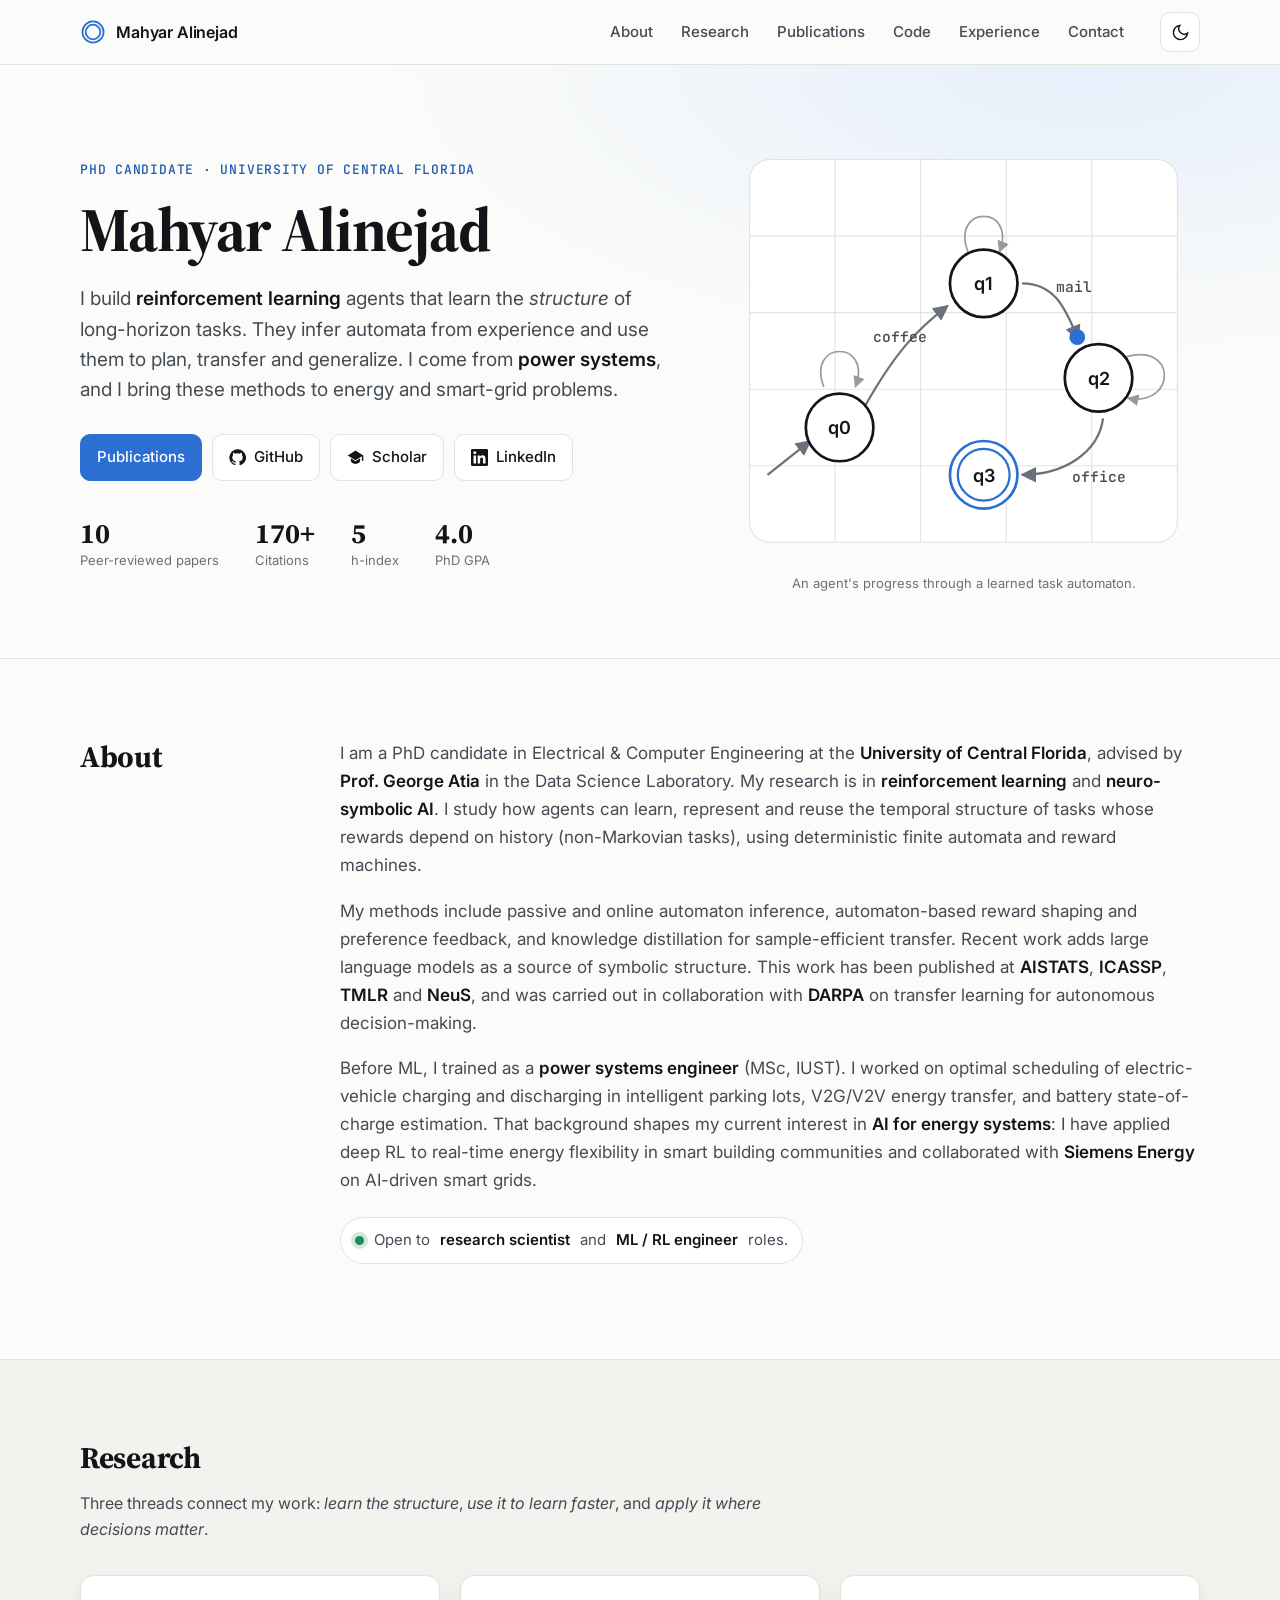
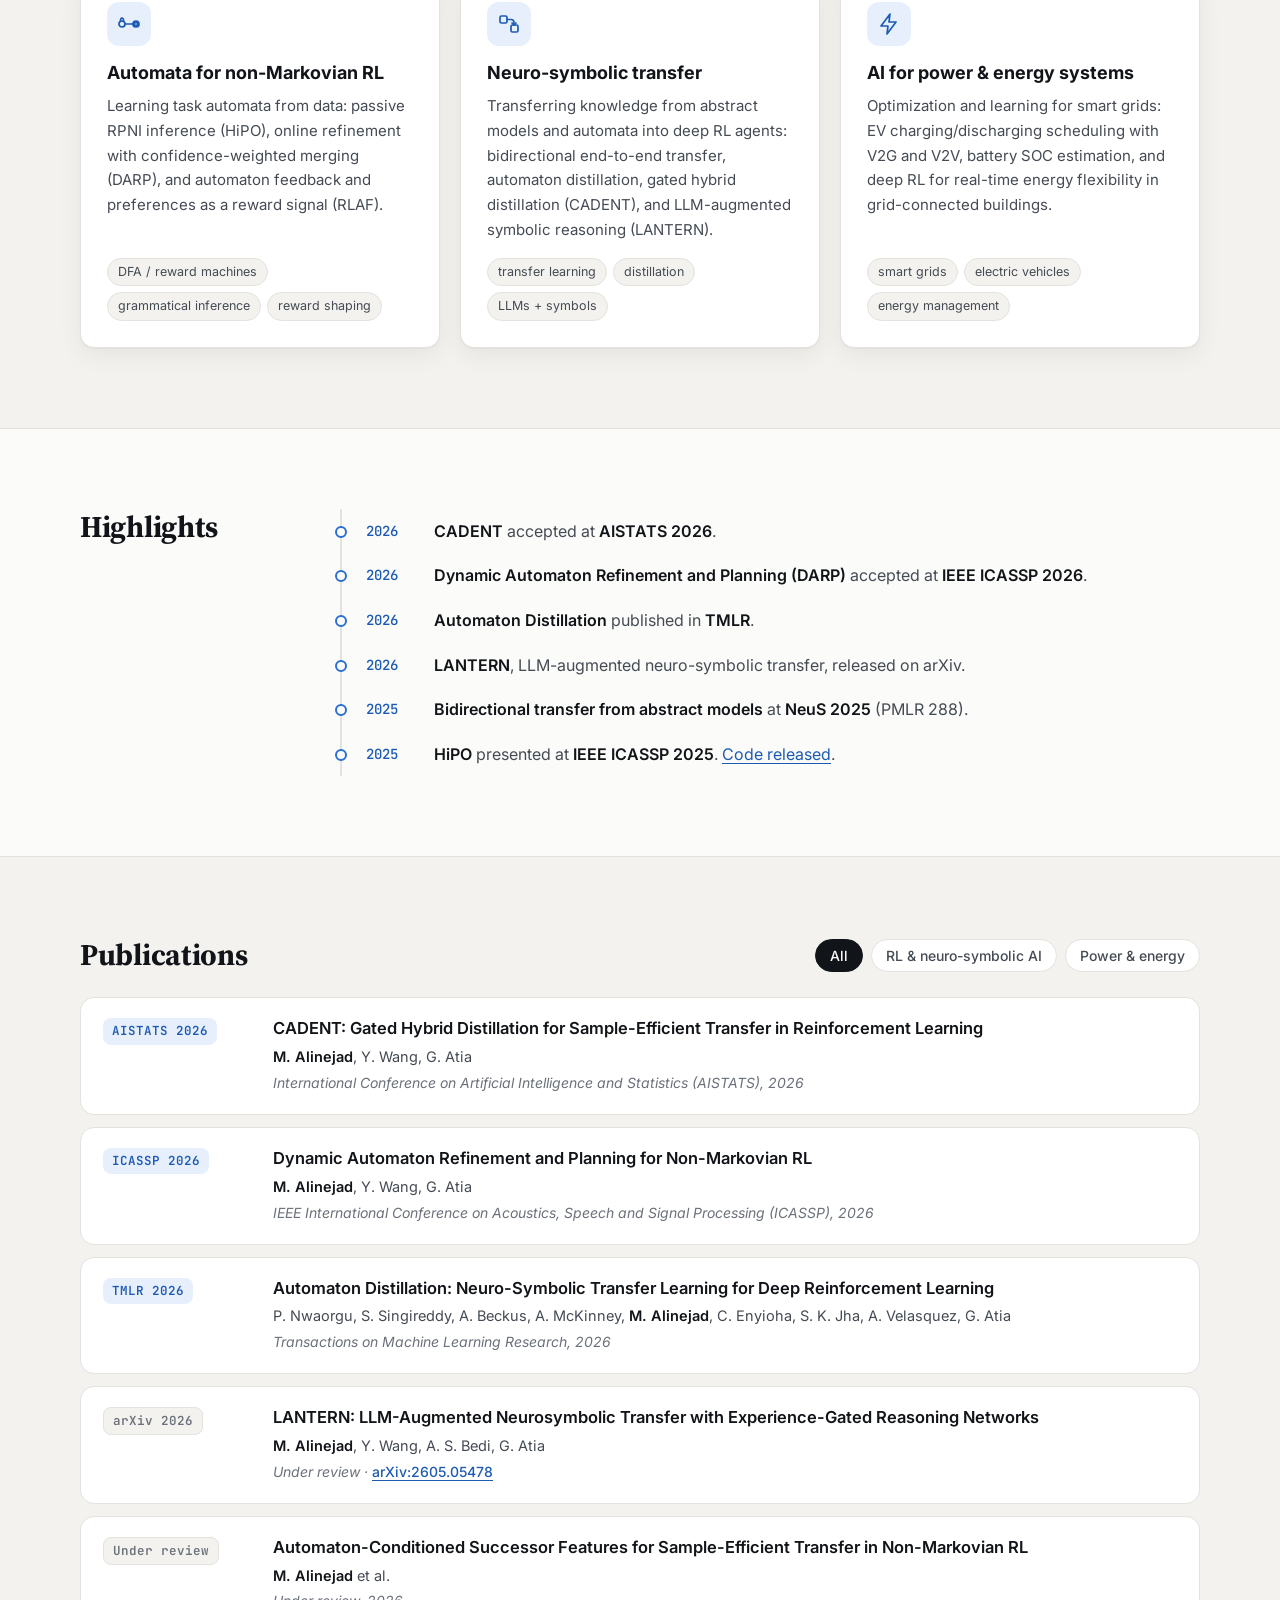
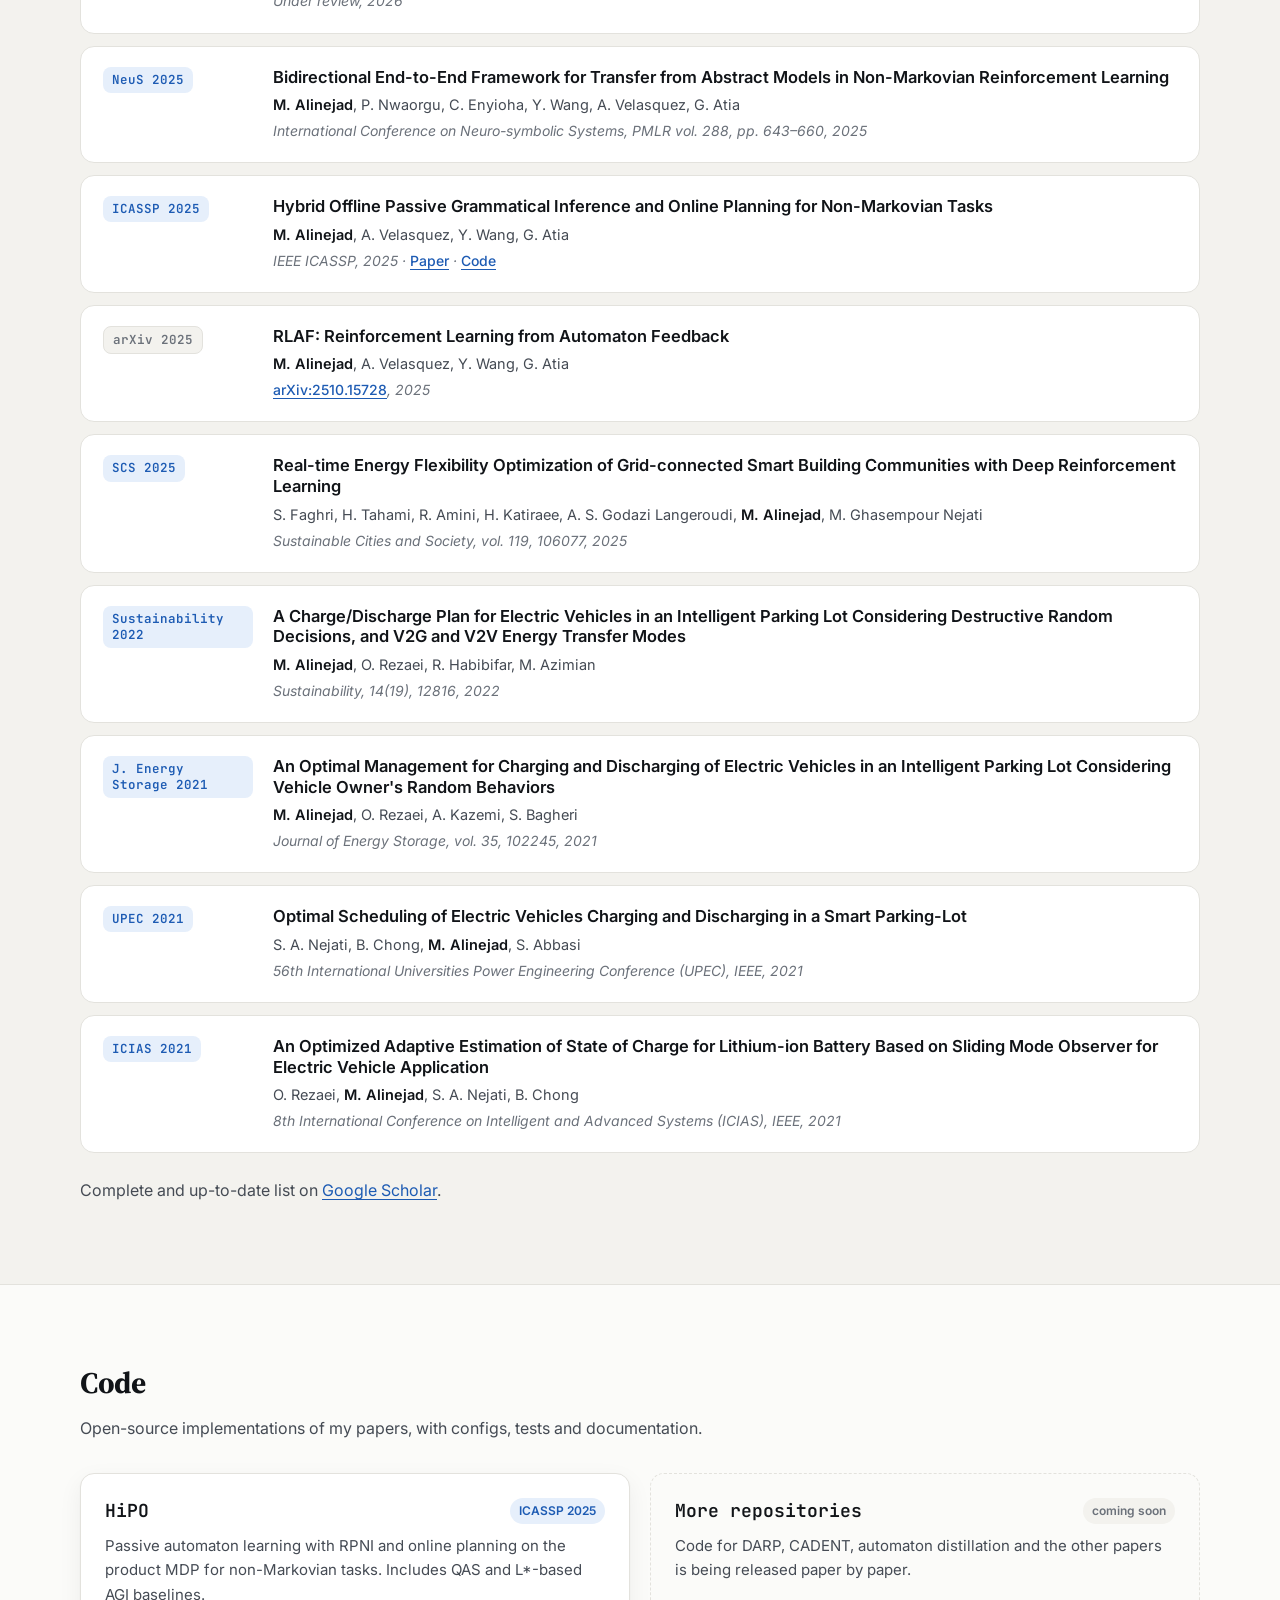
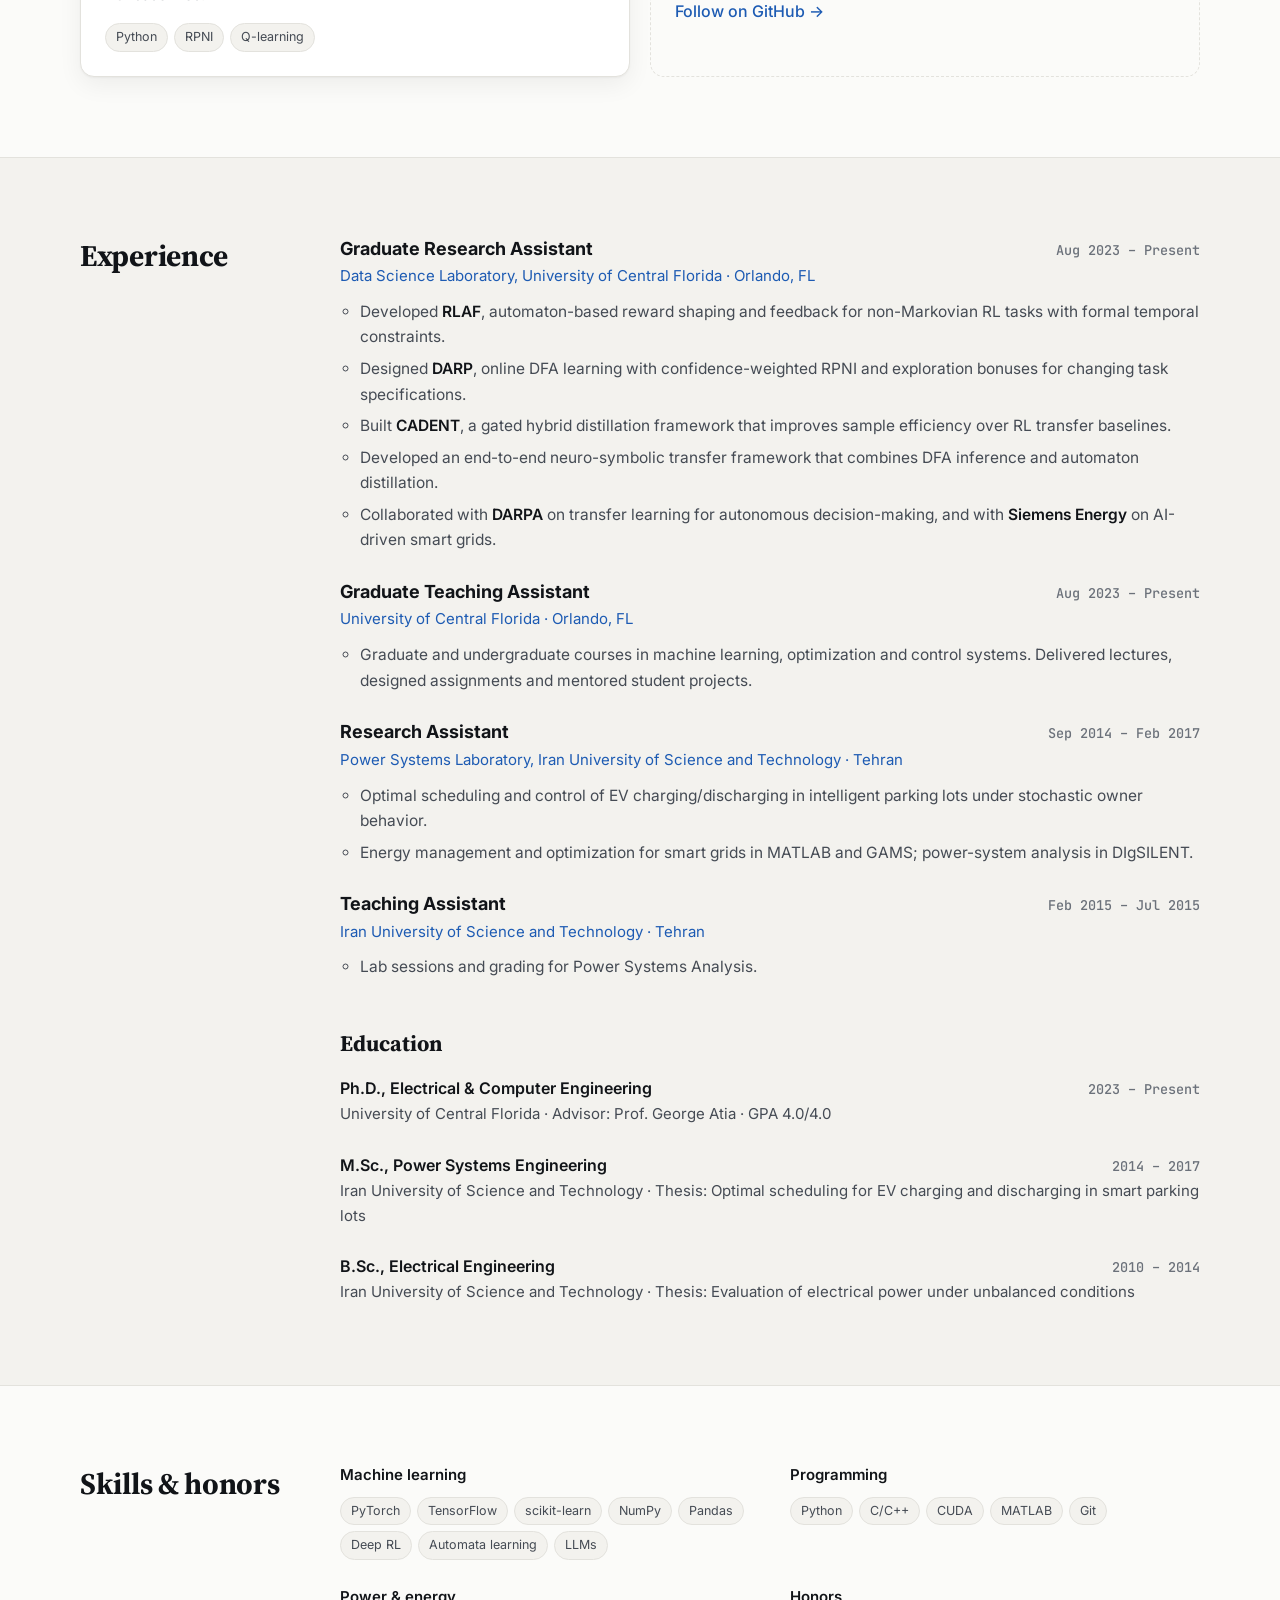
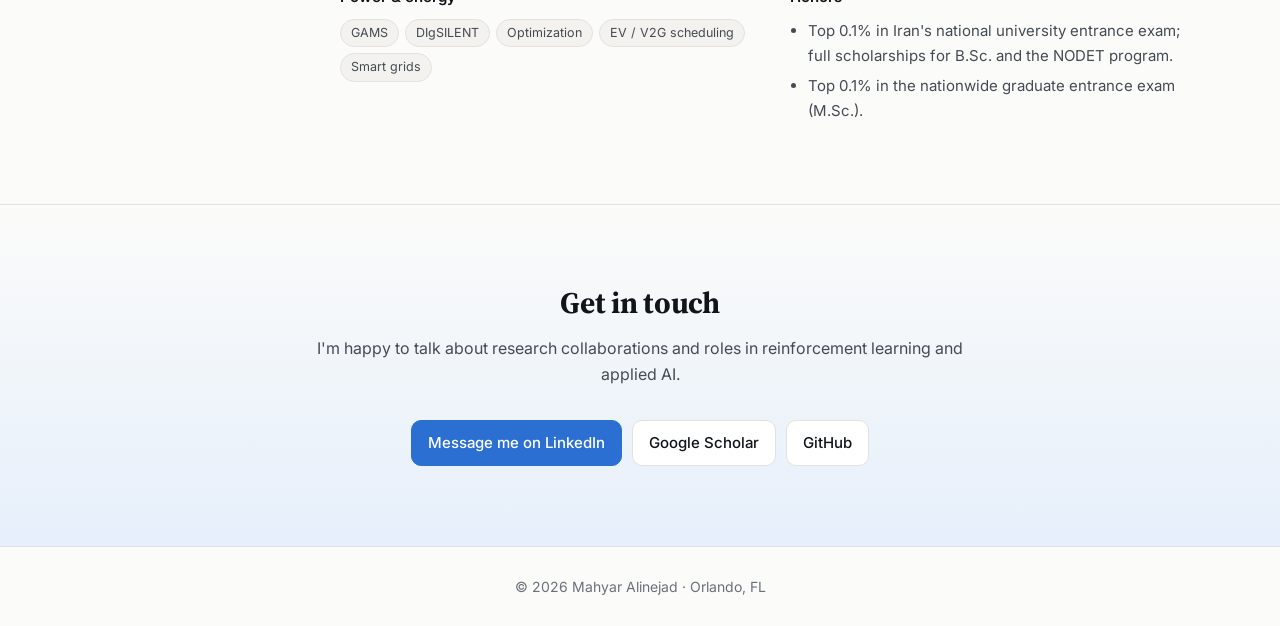
==== commit ed4872a4: "Add Google Search Console verification Co-Authored-By: Claude Opus 5.5 <noreply@anthropic.com>" ====
--- a/index.html
+++ b/index.html
@@ -6,6 +6,7 @@
   <title>Mahyar Alinejad | Reinforcement Learning &amp; Neuro-Symbolic AI Researcher</title>
   <meta name="description" content="Mahyar Alinejad is a PhD candidate in Electrical and Computer Engineering at the University of Central Florida, working on reinforcement learning, neuro-symbolic AI and automata learning, with a background in power systems and energy management.">
   <meta name="author" content="Mahyar Alinejad">
+  <meta name="google-site-verification" content="RPgCk5O2xhVF6Hrzjyq4_X1epZoiHVJ0myLaOAZyqoM" />
   <link rel="canonical" href="https://mahyar333.github.io/">
 
   <meta property="og:type" content="profile">
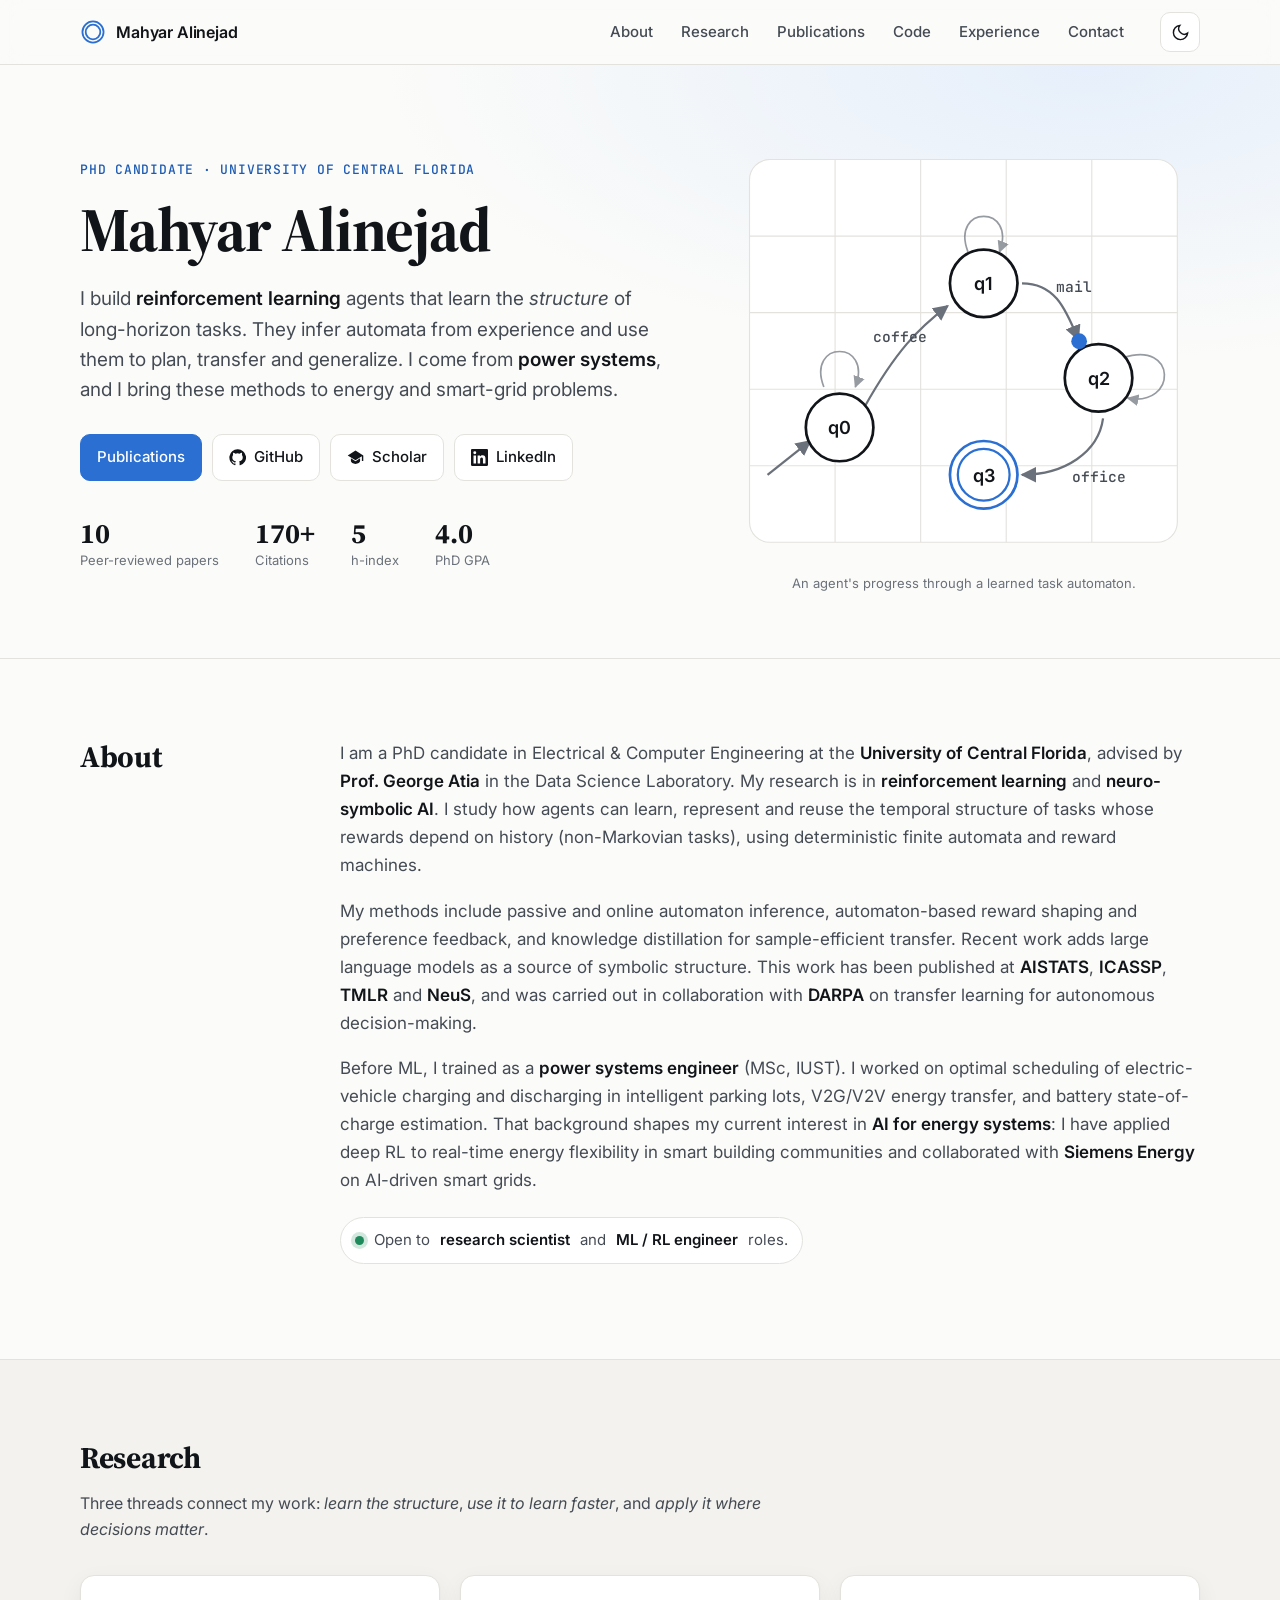
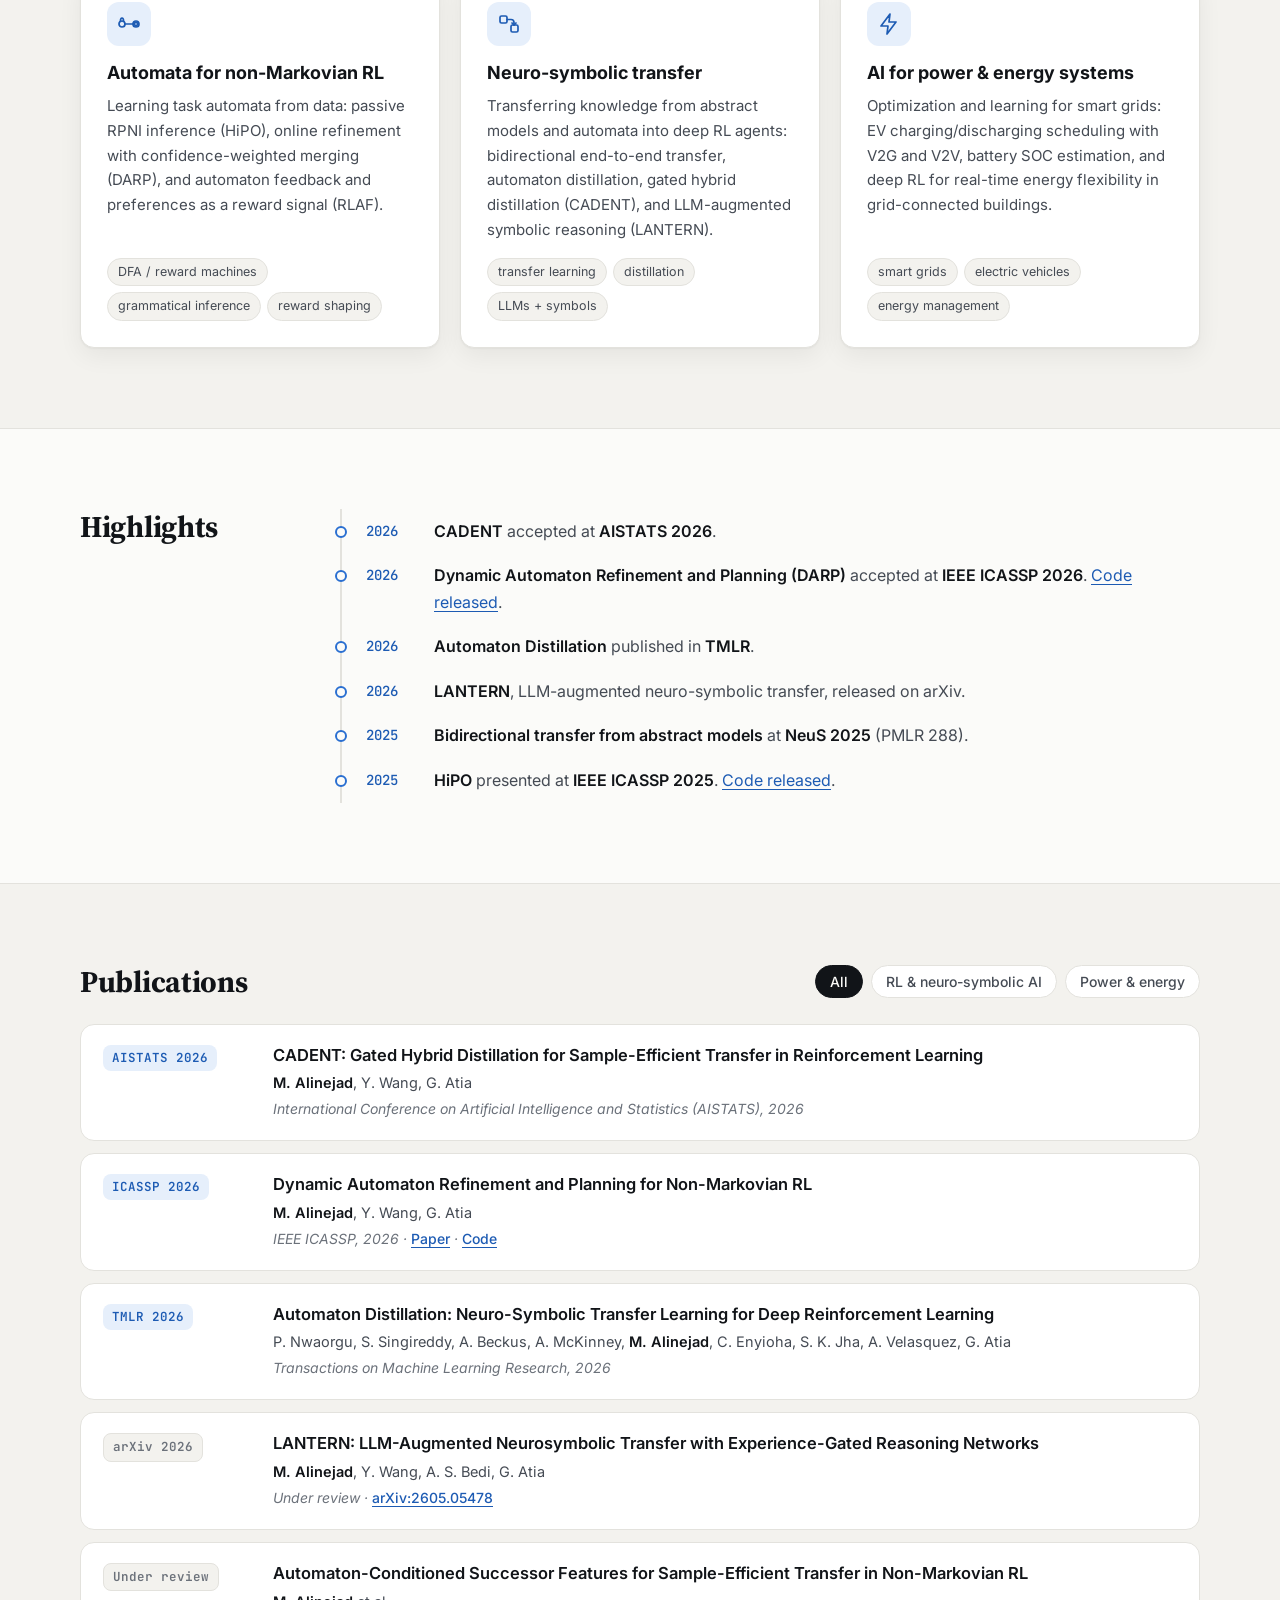
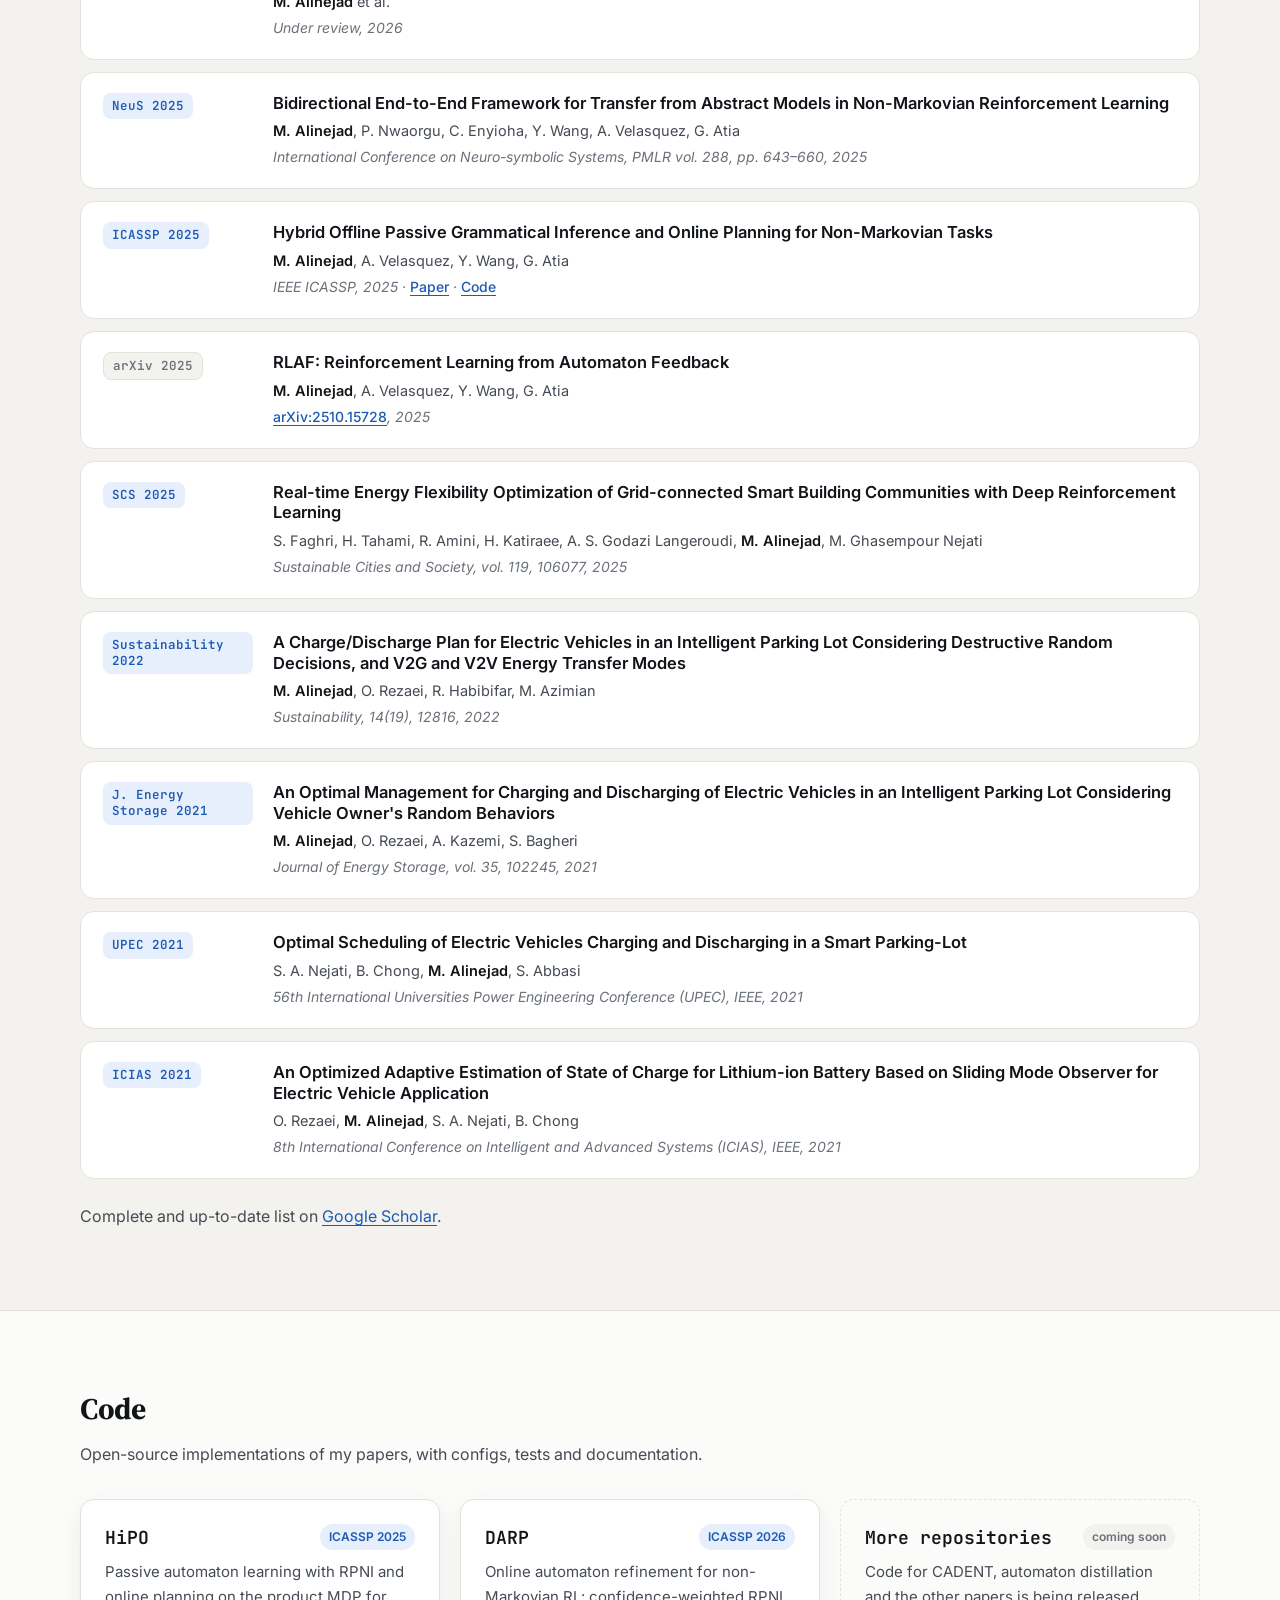
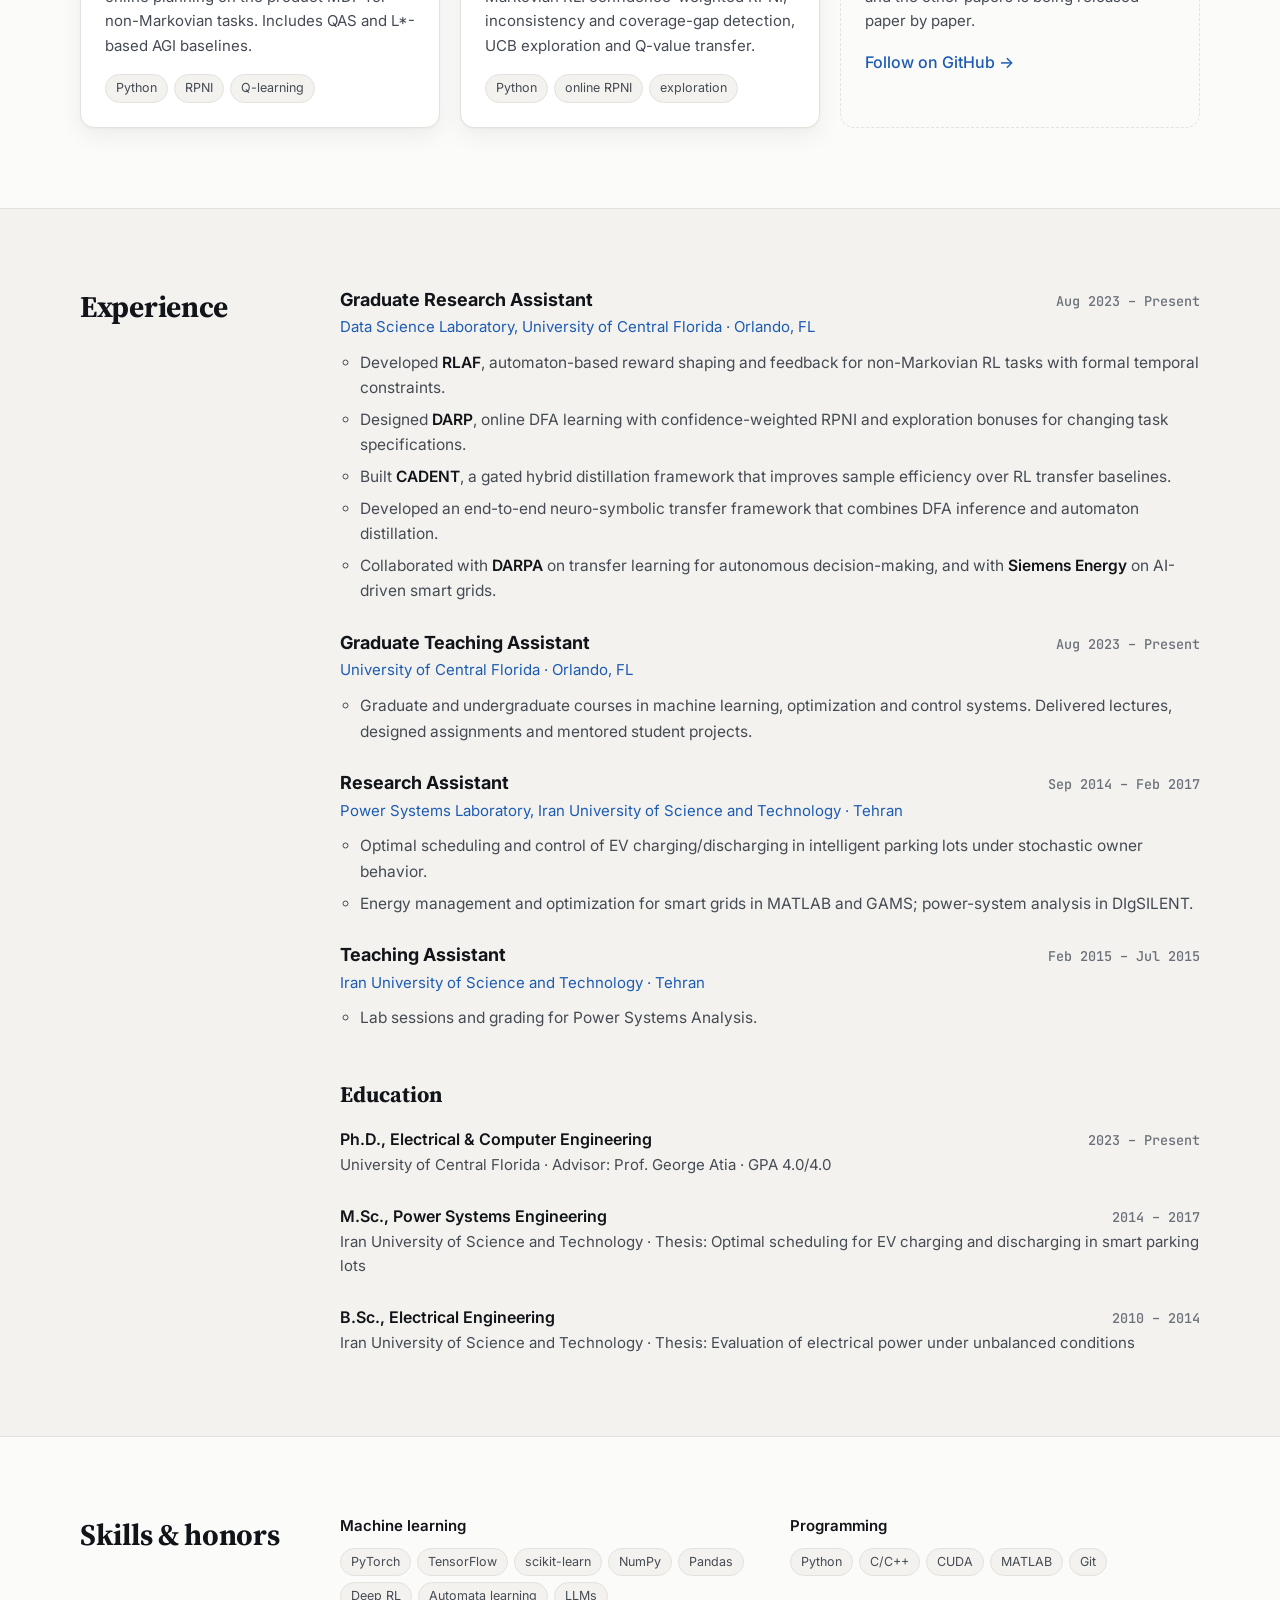
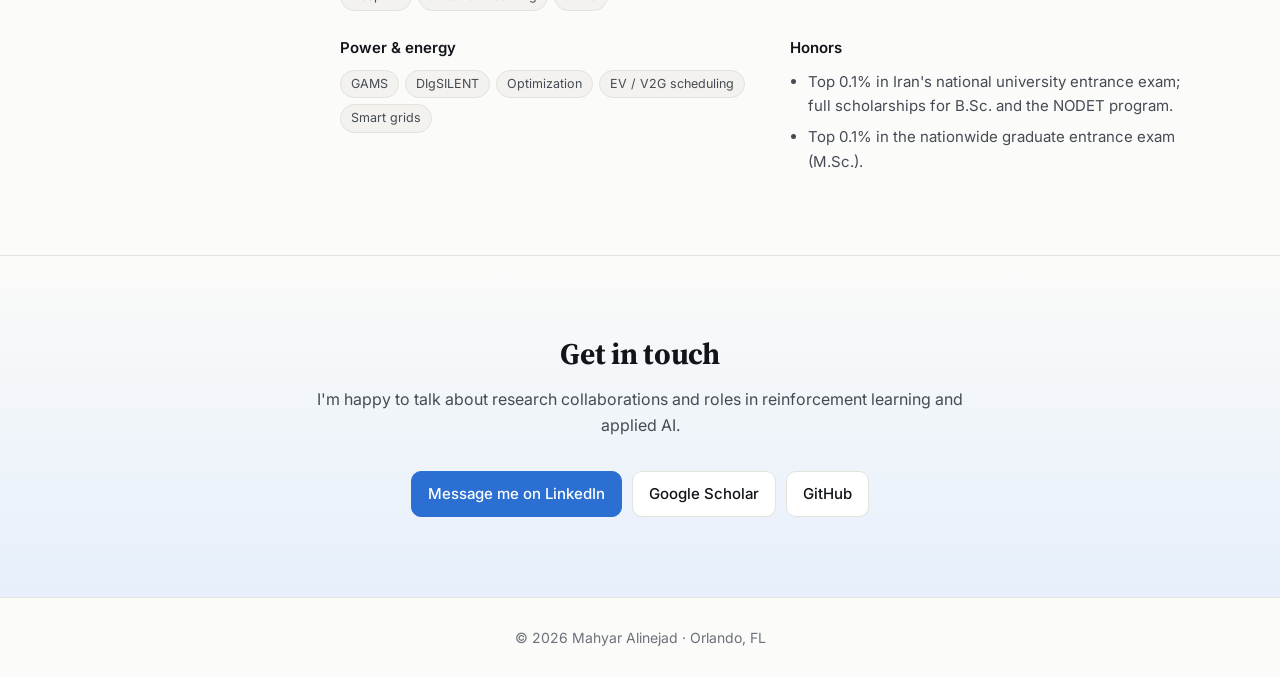
==== commit 5d16865d: "Add DARP code and paper links Co-Authored-By: Claude Opus 5.5 <noreply@anthropic.com>" ====
--- a/index.html
+++ b/index.html
@@ -225,7 +225,7 @@
         <h2 class="section-title">Highlights</h2>
         <ul class="timeline">
           <li><time>2026</time><span><strong>CADENT</strong> accepted at <strong>AISTATS 2026</strong>.</span></li>
-          <li><time>2026</time><span><strong>Dynamic Automaton Refinement and Planning (DARP)</strong> accepted at <strong>IEEE ICASSP 2026</strong>.</span></li>
+          <li><time>2026</time><span><strong>Dynamic Automaton Refinement and Planning (DARP)</strong> accepted at <strong>IEEE ICASSP 2026</strong>. <a href="https://github.com/mahyar333/DARP" target="_blank" rel="noopener">Code released</a>.</span></li>
           <li><time>2026</time><span><strong>Automaton Distillation</strong> published in <strong>TMLR</strong>.</span></li>
           <li><time>2026</time><span><strong>LANTERN</strong>, LLM-augmented neuro-symbolic transfer, released on arXiv.</span></li>
           <li><time>2025</time><span><strong>Bidirectional transfer from abstract models</strong> at <strong>NeuS 2025</strong> (PMLR 288).</span></li>
@@ -260,7 +260,9 @@
             <div>
               <h3>Dynamic Automaton Refinement and Planning for Non-Markovian RL</h3>
               <p class="authors"><b>M. Alinejad</b>, Y. Wang, G. Atia</p>
-              <p class="where">IEEE International Conference on Acoustics, Speech and Signal Processing (ICASSP), 2026</p>
+              <p class="where">IEEE ICASSP, 2026 ·
+                <a href="https://doi.org/10.1109/ICASSP55912.2026.11461556" target="_blank" rel="noopener">Paper</a> ·
+                <a href="https://github.com/mahyar333/DARP" target="_blank" rel="noopener">Code</a></p>
             </div>
           </li>
           <li class="pub" data-topic="rl">
@@ -372,9 +374,17 @@
             <p>Passive automaton learning with RPNI and online planning on the product MDP for non-Markovian tasks. Includes QAS and L*-based AGI baselines.</p>
             <ul class="tags"><li>Python</li><li>RPNI</li><li>Q-learning</li></ul>
           </a>
+          <a class="repo" href="https://github.com/mahyar333/DARP" target="_blank" rel="noopener">
+            <div class="repo-top">
+              <span class="repo-name">DARP</span>
+              <span class="badge">ICASSP 2026</span>
+            </div>
+            <p>Online automaton refinement for non-Markovian RL: confidence-weighted RPNI, inconsistency and coverage-gap detection, UCB exploration and Q-value transfer.</p>
+            <ul class="tags"><li>Python</li><li>online RPNI</li><li>exploration</li></ul>
+          </a>
           <div class="repo soon" aria-label="More repositories coming soon">
             <div class="repo-top"><span class="repo-name">More repositories</span><span class="badge muted">coming soon</span></div>
-            <p>Code for DARP, CADENT, automaton distillation and the other papers is being released paper by paper.</p>
+            <p>Code for CADENT, automaton distillation and the other papers is being released paper by paper.</p>
             <a class="text-link" href="https://github.com/mahyar333" target="_blank" rel="noopener">Follow on GitHub →</a>
           </div>
         </div>
--- a/style.css
+++ b/style.css
@@ -174,7 +174,7 @@
 .more { margin: 24px 0 0; color: var(--ink-2); }
 
 /* Repos */
-.repos { display: grid; grid-template-columns: repeat(2, 1fr); gap: 20px; }
+.repos { display: grid; grid-template-columns: repeat(3, 1fr); gap: 20px; }
 .repo { display: block; background: var(--surface); border: 1px solid var(--line); border-radius: var(--radius); padding: 24px;
   color: var(--ink); text-decoration: none; box-shadow: var(--shadow); transition: transform .15s ease, border-color .15s ease; }
 a.repo:hover { transform: translateY(-2px); border-color: var(--accent); color: var(--ink); }
@@ -214,6 +214,7 @@
   .hero-grid { grid-template-columns: 1fr; gap: 36px; }
   .hero-art { max-width: 460px; margin-inline: auto; width: 100%; }
   .cards { grid-template-columns: 1fr; }
+  .repos { grid-template-columns: repeat(2, 1fr); }
   .two-col { grid-template-columns: 1fr; gap: 8px; }
 }
 @media (max-width: 760px) {
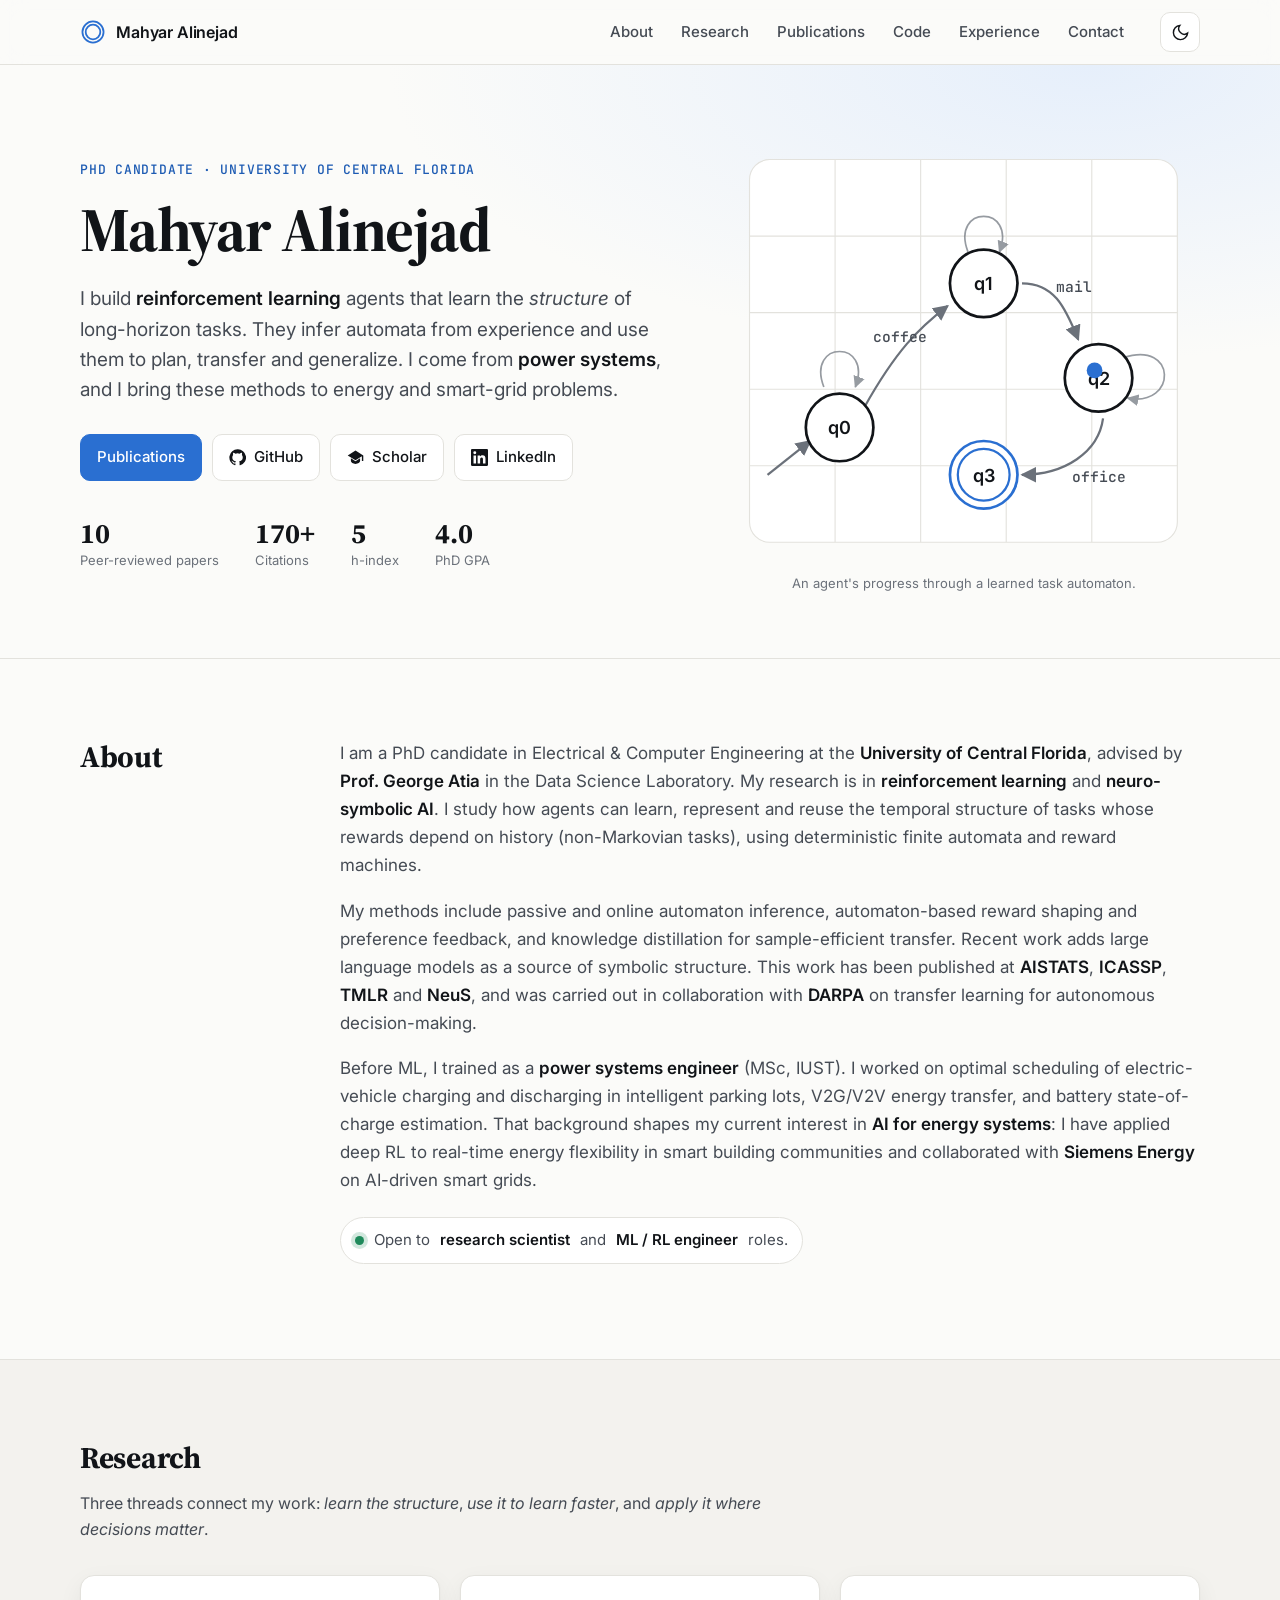
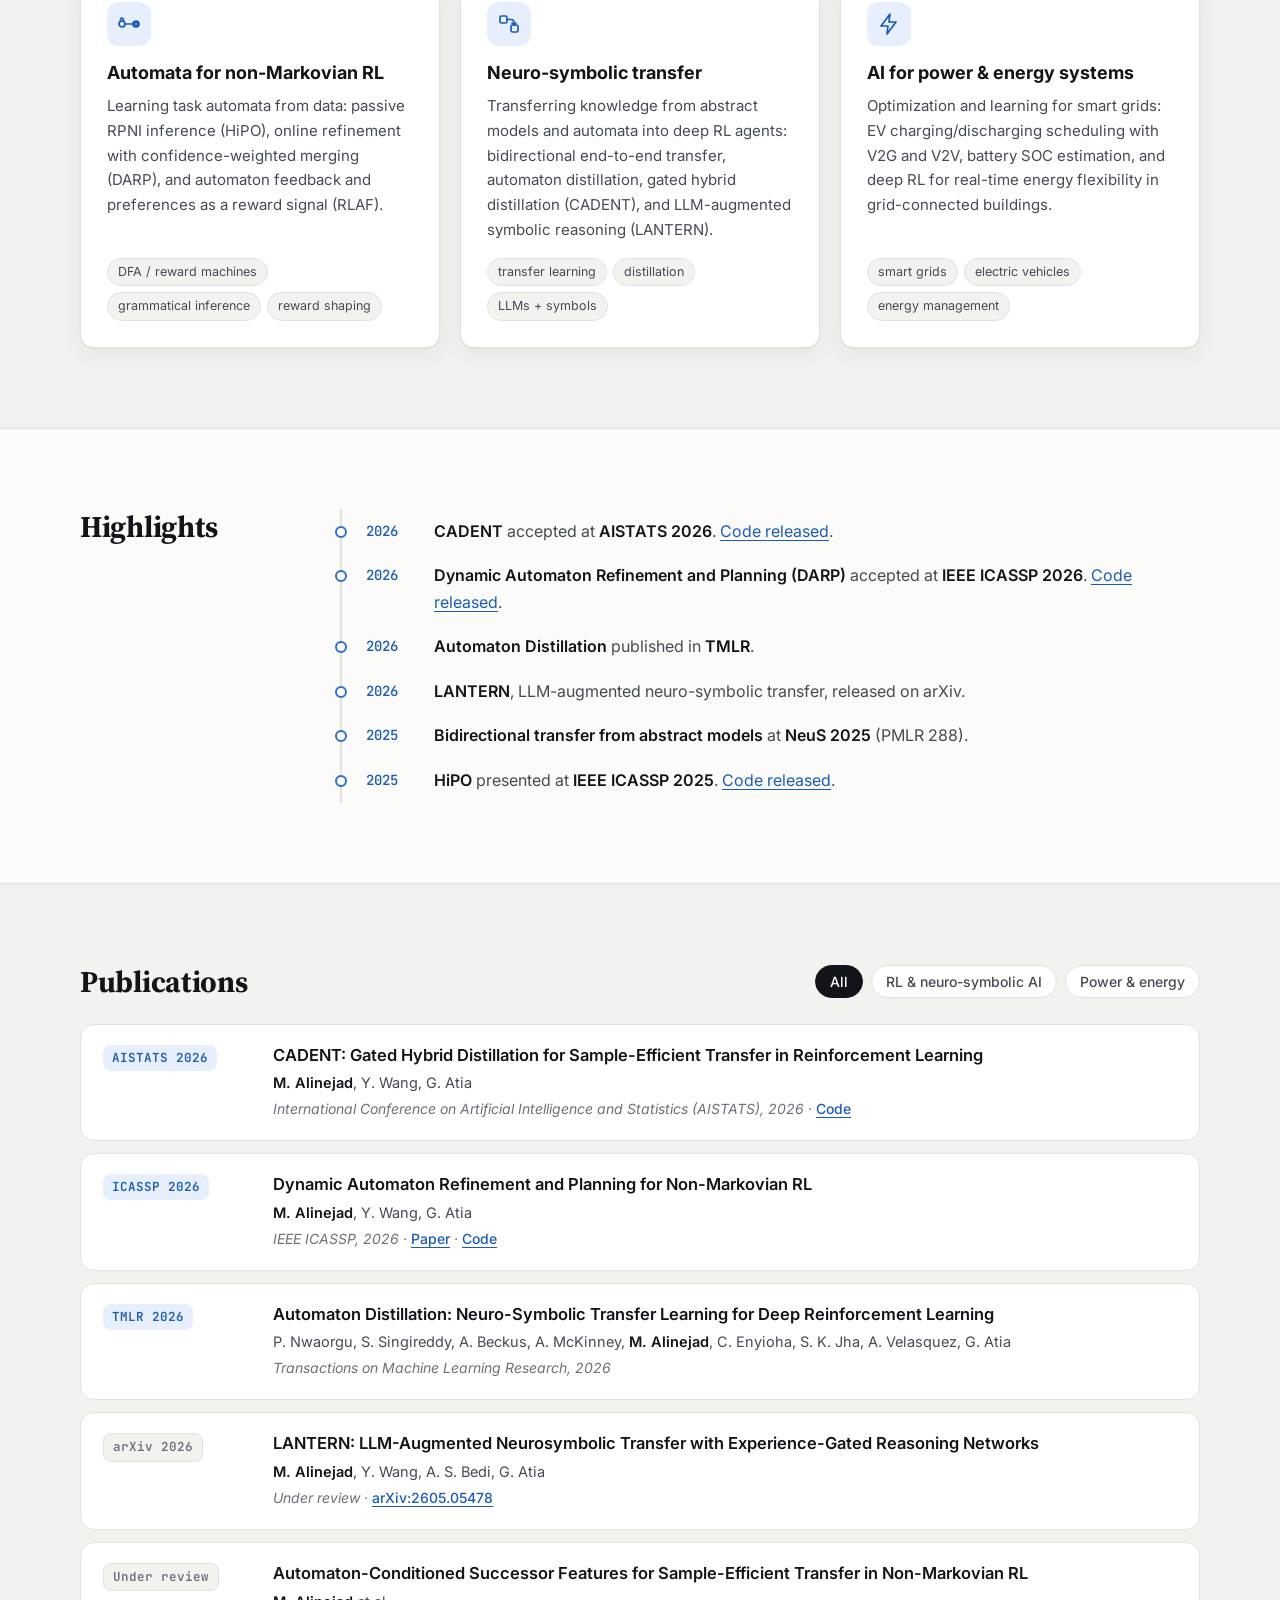
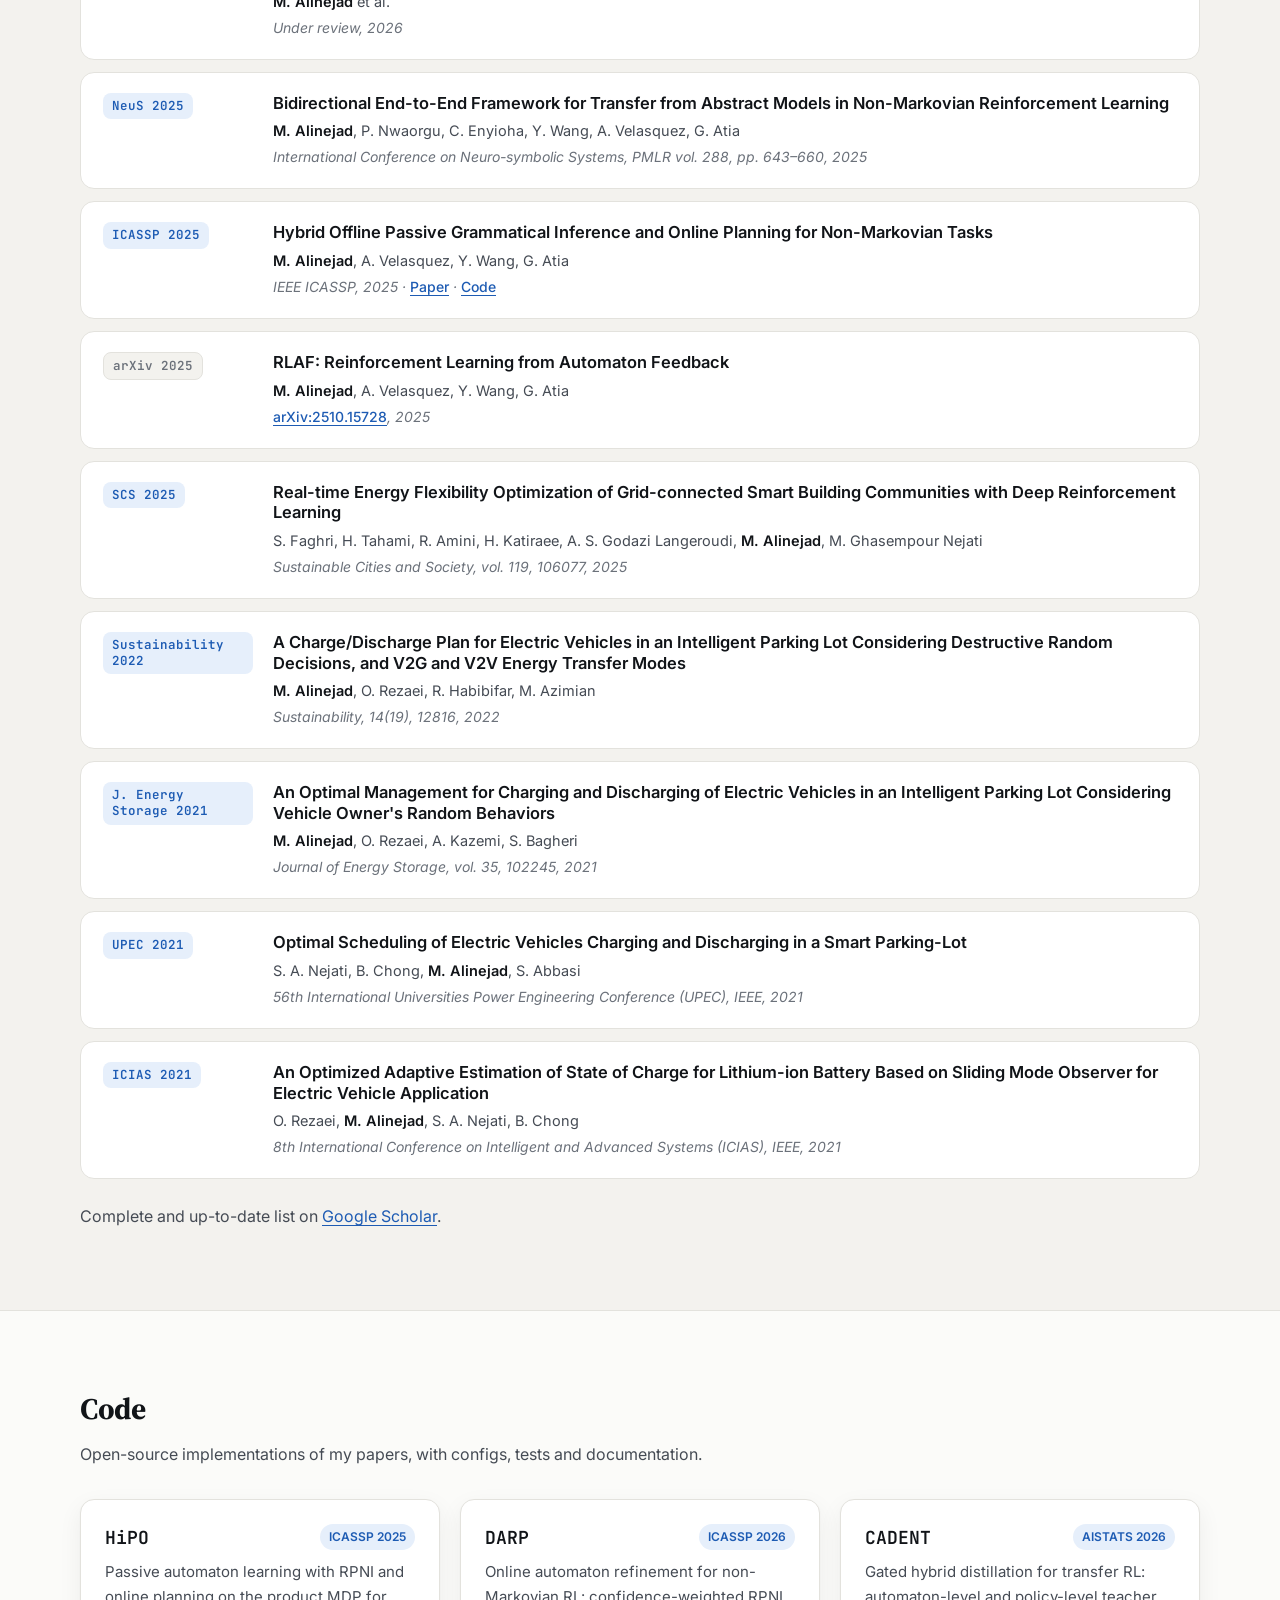
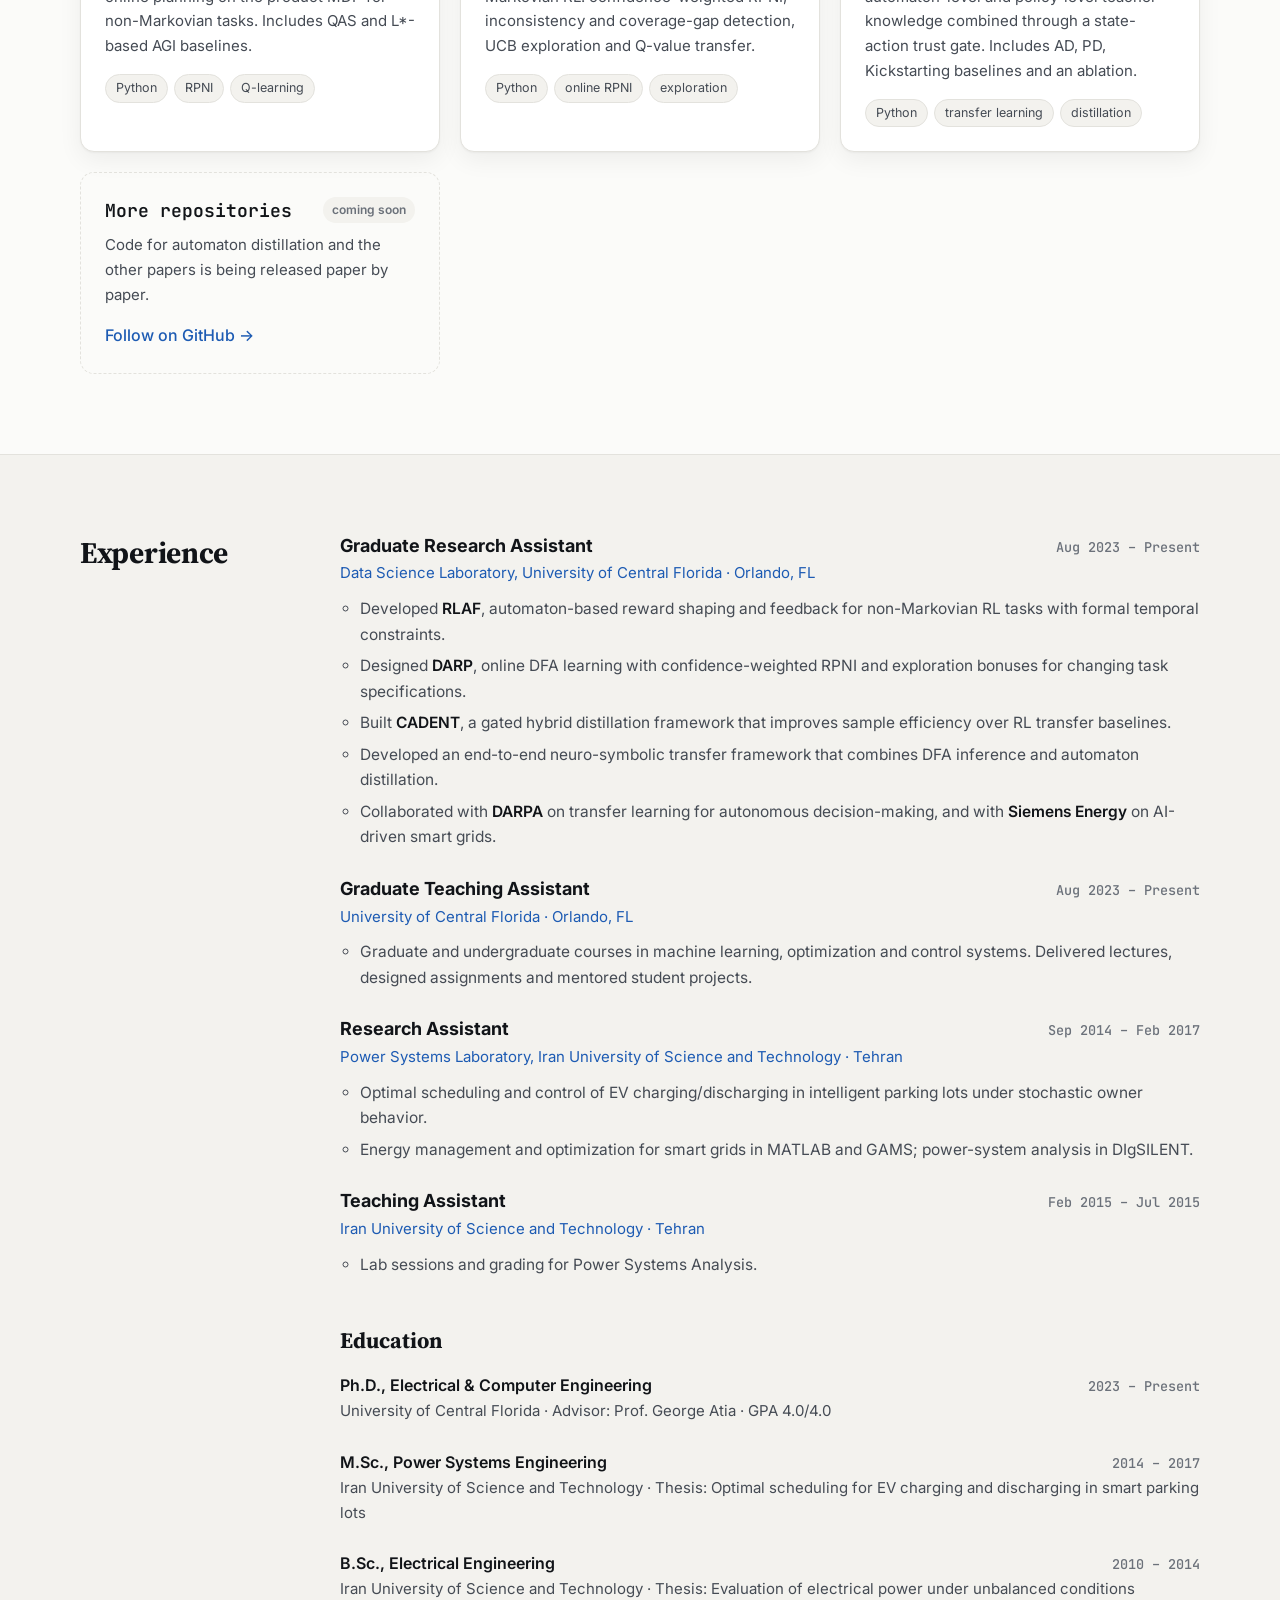
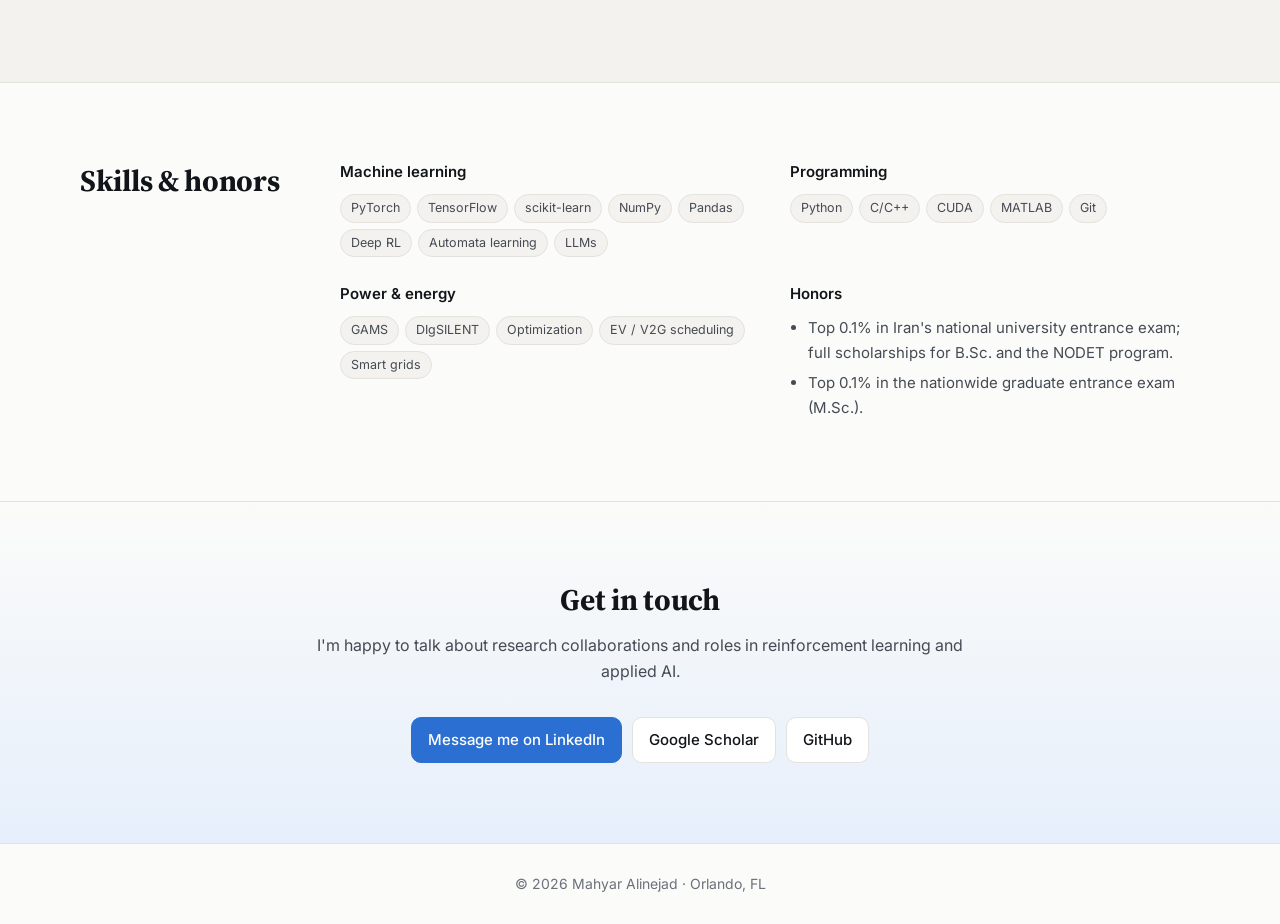
==== commit e81f7cec: "Add CADENT code (AISTATS 2026) Co-Authored-By: Claude Opus 5.5 <noreply@anthropic.com>" ====
--- a/index.html
+++ b/index.html
@@ -224,7 +224,7 @@
       <div class="wrap two-col">
         <h2 class="section-title">Highlights</h2>
         <ul class="timeline">
-          <li><time>2026</time><span><strong>CADENT</strong> accepted at <strong>AISTATS 2026</strong>.</span></li>
+          <li><time>2026</time><span><strong>CADENT</strong> accepted at <strong>AISTATS 2026</strong>. <a href="https://github.com/mahyar333/CADENT" target="_blank" rel="noopener">Code released</a>.</span></li>
           <li><time>2026</time><span><strong>Dynamic Automaton Refinement and Planning (DARP)</strong> accepted at <strong>IEEE ICASSP 2026</strong>. <a href="https://github.com/mahyar333/DARP" target="_blank" rel="noopener">Code released</a>.</span></li>
           <li><time>2026</time><span><strong>Automaton Distillation</strong> published in <strong>TMLR</strong>.</span></li>
           <li><time>2026</time><span><strong>LANTERN</strong>, LLM-augmented neuro-symbolic transfer, released on arXiv.</span></li>
@@ -252,7 +252,8 @@
             <div>
               <h3>CADENT: Gated Hybrid Distillation for Sample-Efficient Transfer in Reinforcement Learning</h3>
               <p class="authors"><b>M. Alinejad</b>, Y. Wang, G. Atia</p>
-              <p class="where">International Conference on Artificial Intelligence and Statistics (AISTATS), 2026</p>
+              <p class="where">International Conference on Artificial Intelligence and Statistics (AISTATS), 2026 ·
+                <a href="https://github.com/mahyar333/CADENT" target="_blank" rel="noopener">Code</a></p>
             </div>
           </li>
           <li class="pub" data-topic="rl">
@@ -382,9 +383,17 @@
             <p>Online automaton refinement for non-Markovian RL: confidence-weighted RPNI, inconsistency and coverage-gap detection, UCB exploration and Q-value transfer.</p>
             <ul class="tags"><li>Python</li><li>online RPNI</li><li>exploration</li></ul>
           </a>
+          <a class="repo" href="https://github.com/mahyar333/CADENT" target="_blank" rel="noopener">
+            <div class="repo-top">
+              <span class="repo-name">CADENT</span>
+              <span class="badge">AISTATS 2026</span>
+            </div>
+            <p>Gated hybrid distillation for transfer RL: automaton-level and policy-level teacher knowledge combined through a state-action trust gate. Includes AD, PD, Kickstarting baselines and an ablation.</p>
+            <ul class="tags"><li>Python</li><li>transfer learning</li><li>distillation</li></ul>
+          </a>
           <div class="repo soon" aria-label="More repositories coming soon">
             <div class="repo-top"><span class="repo-name">More repositories</span><span class="badge muted">coming soon</span></div>
-            <p>Code for CADENT, automaton distillation and the other papers is being released paper by paper.</p>
+            <p>Code for automaton distillation and the other papers is being released paper by paper.</p>
             <a class="text-link" href="https://github.com/mahyar333" target="_blank" rel="noopener">Follow on GitHub →</a>
           </div>
         </div>
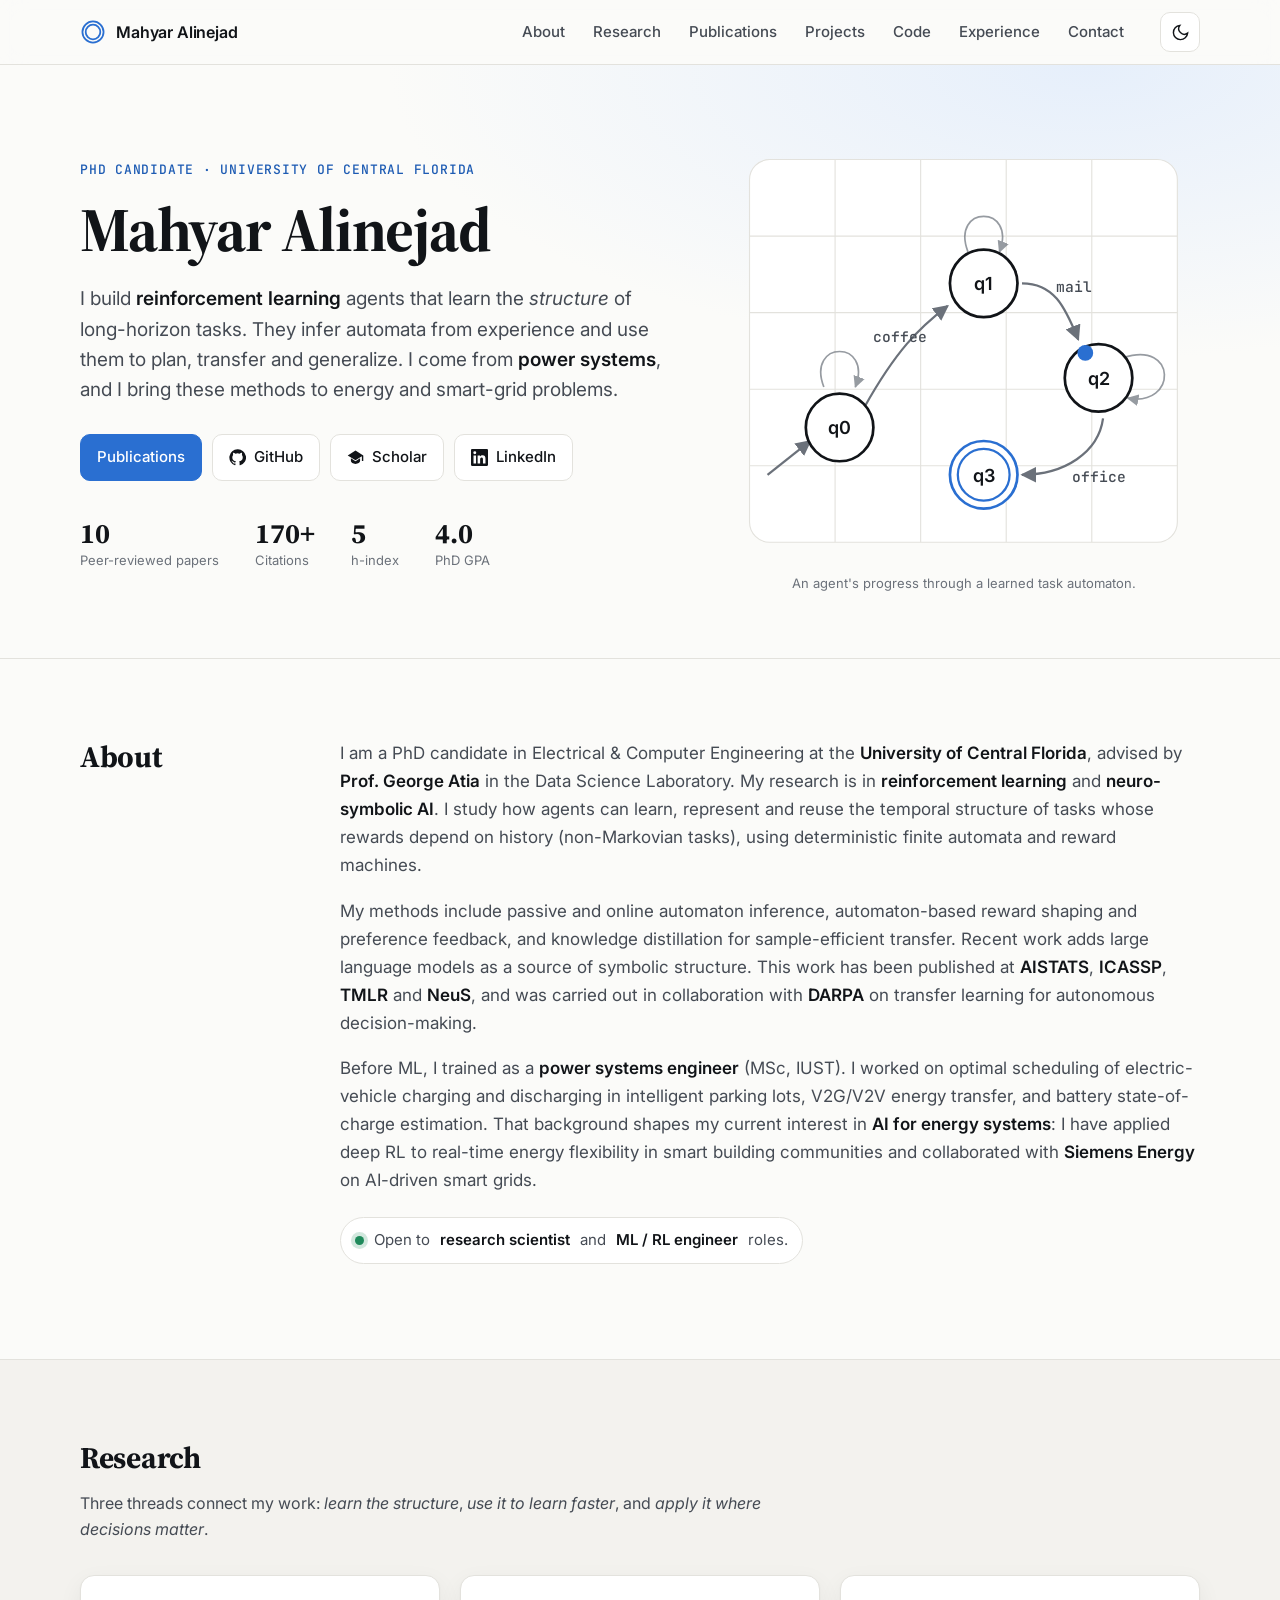
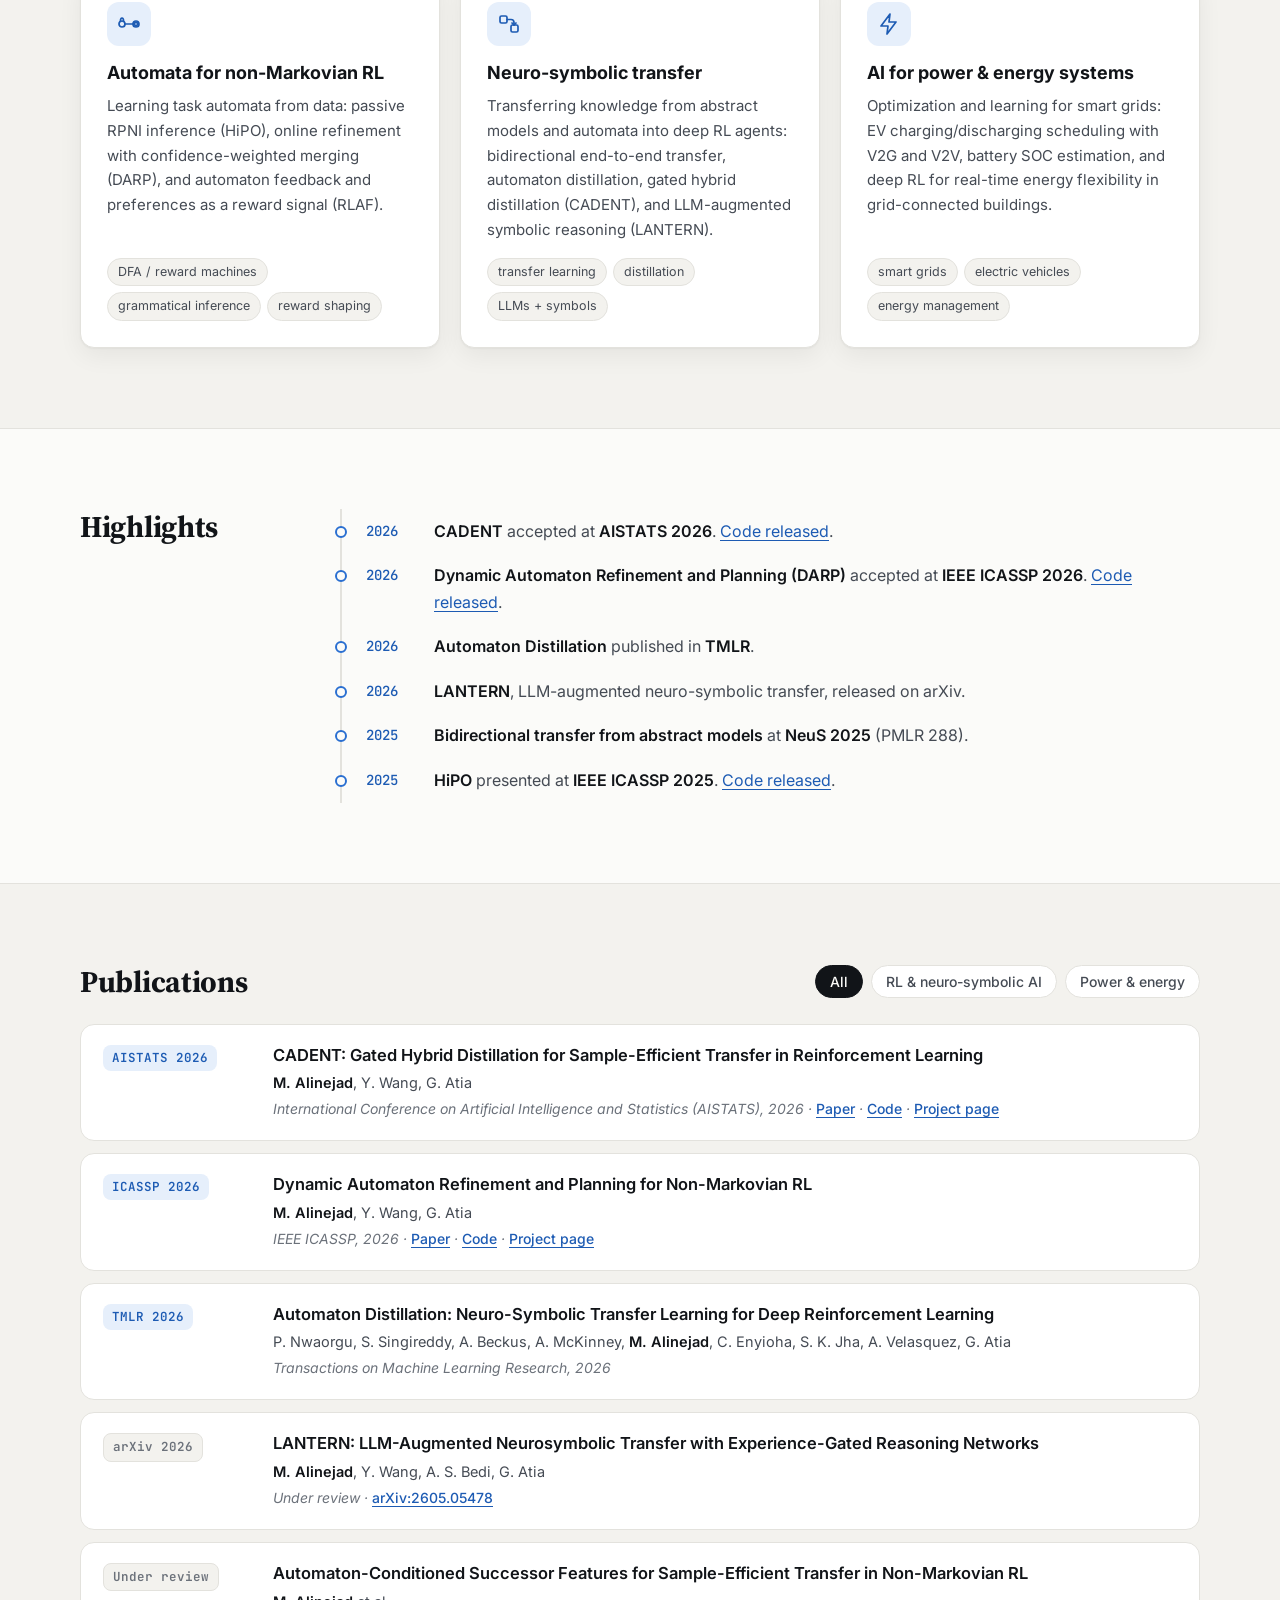
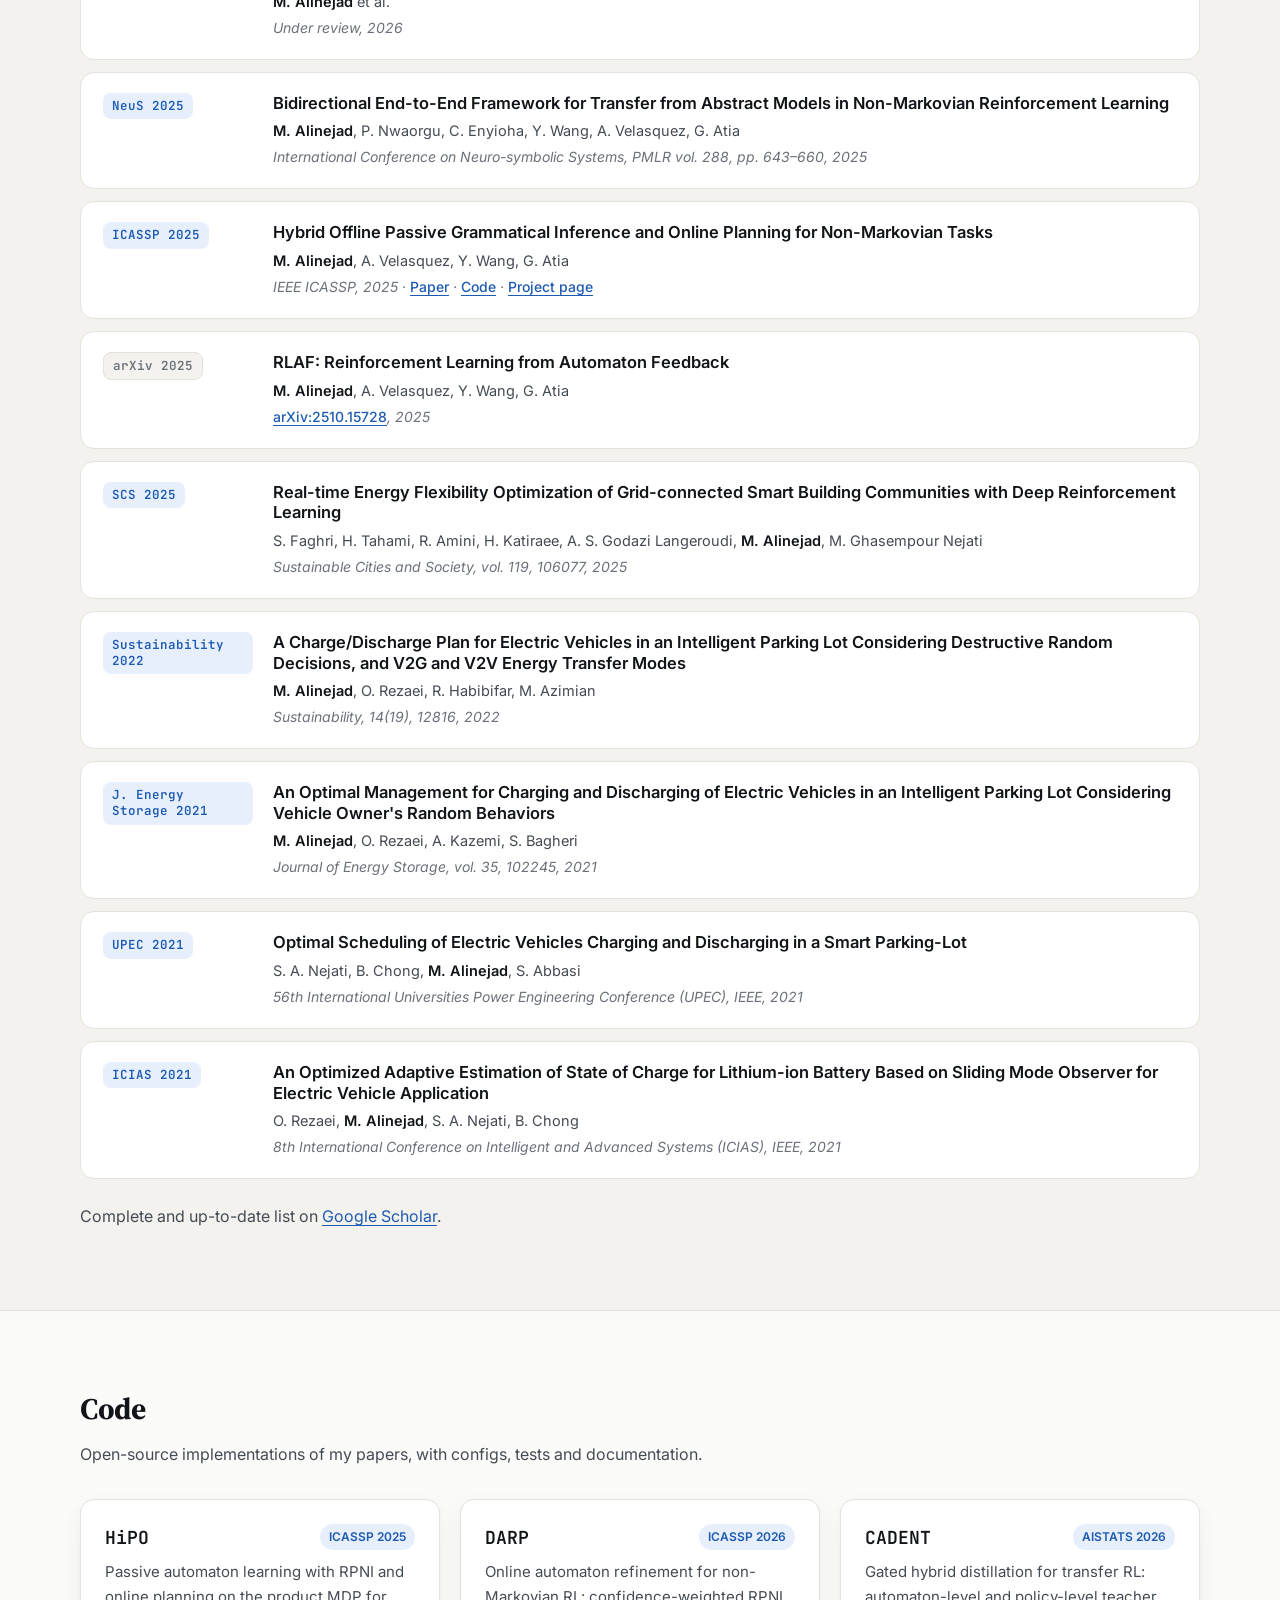
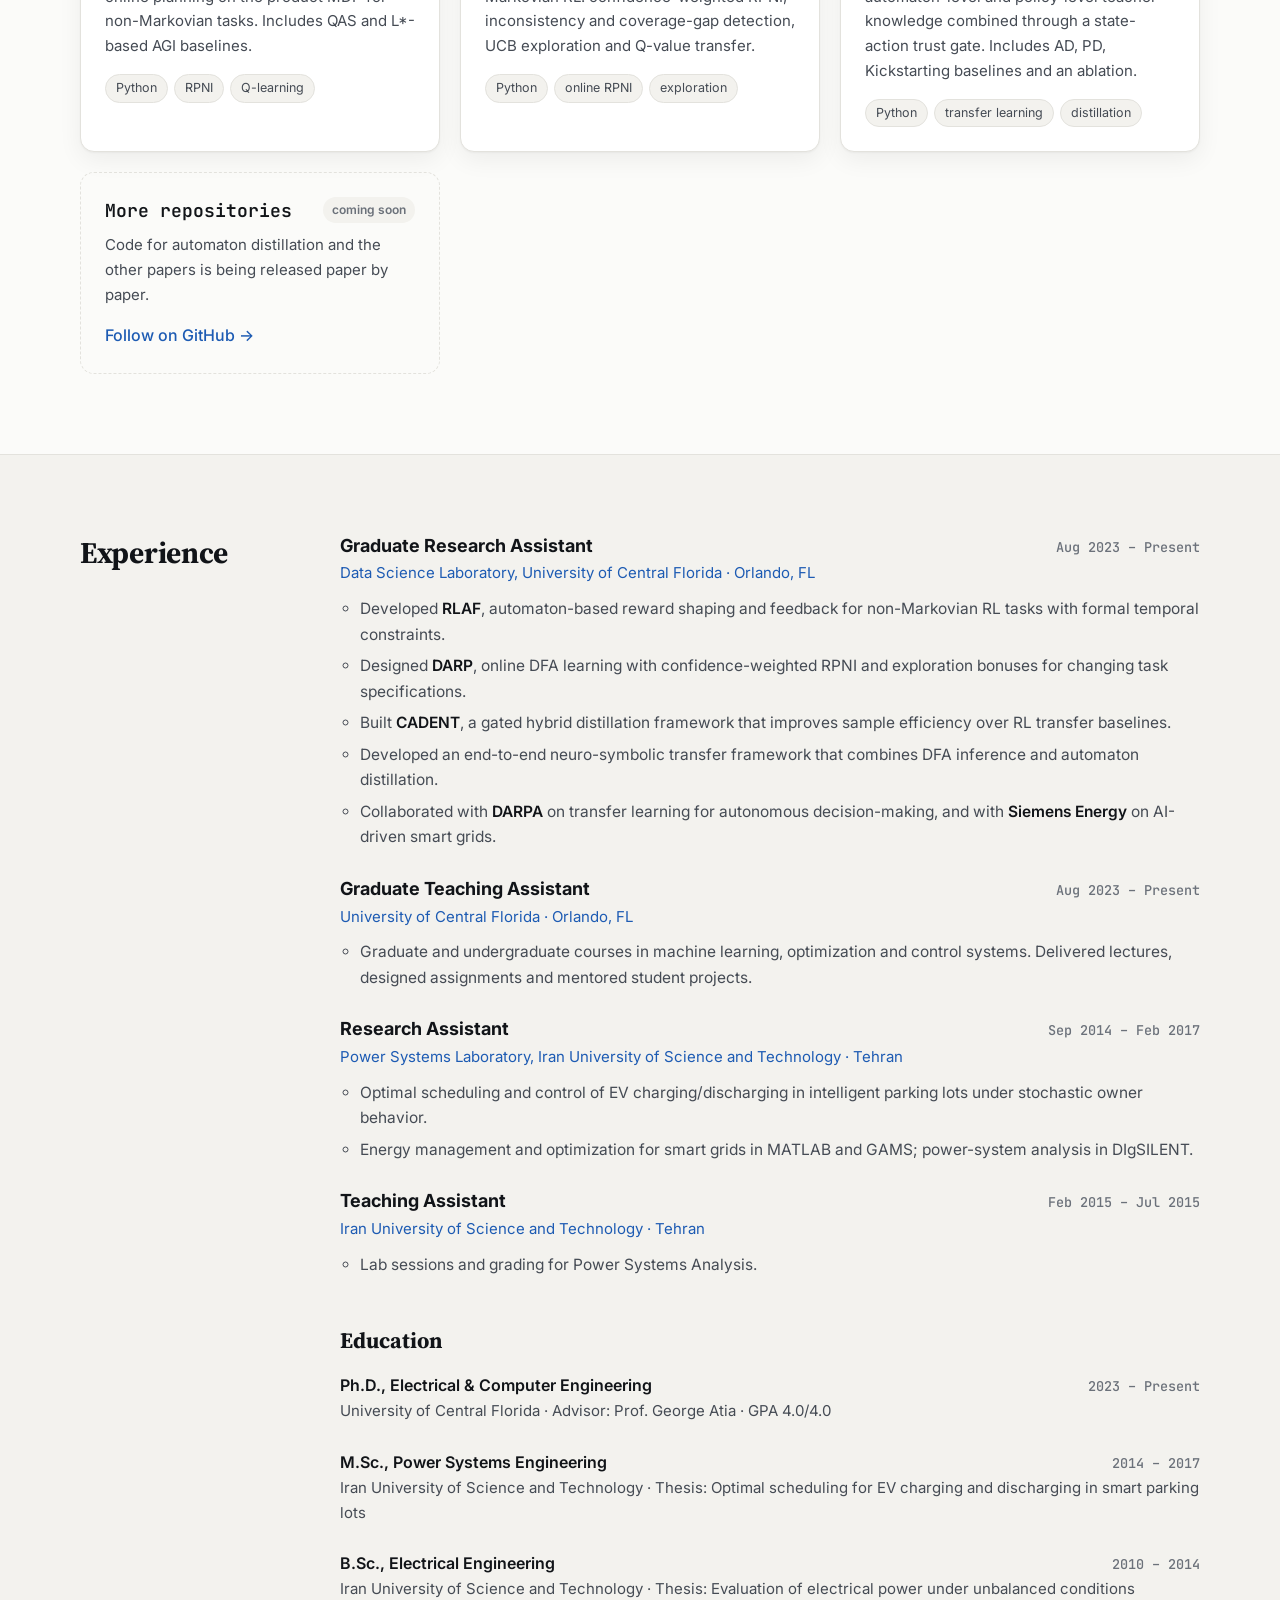
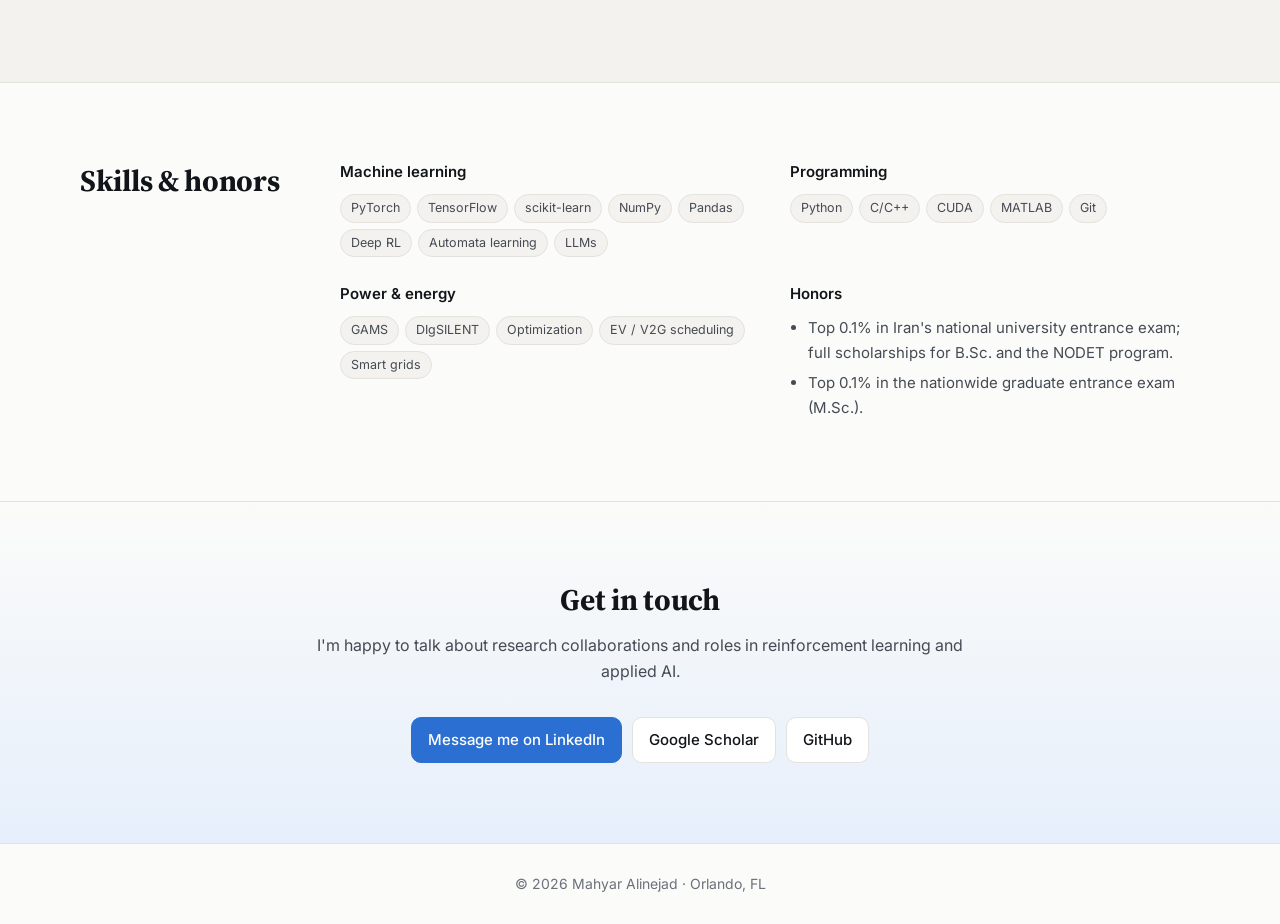
==== commit 47d623ae: "Add project pages for HiPO, DARP and CADENT Projects index and one page per paper: overview figure, " ====
--- a/index.html
+++ b/index.html
@@ -61,6 +61,7 @@
           <li><a href="#about">About</a></li>
           <li><a href="#research">Research</a></li>
           <li><a href="#publications">Publications</a></li>
+          <li><a href="projects/">Projects</a></li>
           <li><a href="#code">Code</a></li>
           <li><a href="#experience">Experience</a></li>
           <li><a href="#contact">Contact</a></li>
@@ -253,7 +254,9 @@
               <h3>CADENT: Gated Hybrid Distillation for Sample-Efficient Transfer in Reinforcement Learning</h3>
               <p class="authors"><b>M. Alinejad</b>, Y. Wang, G. Atia</p>
               <p class="where">International Conference on Artificial Intelligence and Statistics (AISTATS), 2026 ·
-                <a href="https://github.com/mahyar333/CADENT" target="_blank" rel="noopener">Code</a></p>
+                <a href="https://openreview.net/pdf?id=WkCSlfSa0B" target="_blank" rel="noopener">Paper</a> ·
+                <a href="https://github.com/mahyar333/CADENT" target="_blank" rel="noopener">Code</a> ·
+                <a href="projects/cadent/">Project page</a></p>
             </div>
           </li>
           <li class="pub" data-topic="rl">
@@ -263,7 +266,8 @@
               <p class="authors"><b>M. Alinejad</b>, Y. Wang, G. Atia</p>
               <p class="where">IEEE ICASSP, 2026 ·
                 <a href="https://doi.org/10.1109/ICASSP55912.2026.11461556" target="_blank" rel="noopener">Paper</a> ·
-                <a href="https://github.com/mahyar333/DARP" target="_blank" rel="noopener">Code</a></p>
+                <a href="https://github.com/mahyar333/DARP" target="_blank" rel="noopener">Code</a> ·
+                <a href="projects/darp/">Project page</a></p>
             </div>
           </li>
           <li class="pub" data-topic="rl">
@@ -305,7 +309,8 @@
               <p class="authors"><b>M. Alinejad</b>, A. Velasquez, Y. Wang, G. Atia</p>
               <p class="where">IEEE ICASSP, 2025 ·
                 <a href="https://ieeexplore.ieee.org/document/10889467" target="_blank" rel="noopener">Paper</a> ·
-                <a href="https://github.com/mahyar333/HiPO" target="_blank" rel="noopener">Code</a></p>
+                <a href="https://github.com/mahyar333/HiPO" target="_blank" rel="noopener">Code</a> ·
+                <a href="projects/hipo/">Project page</a></p>
             </div>
           </li>
           <li class="pub" data-topic="rl">
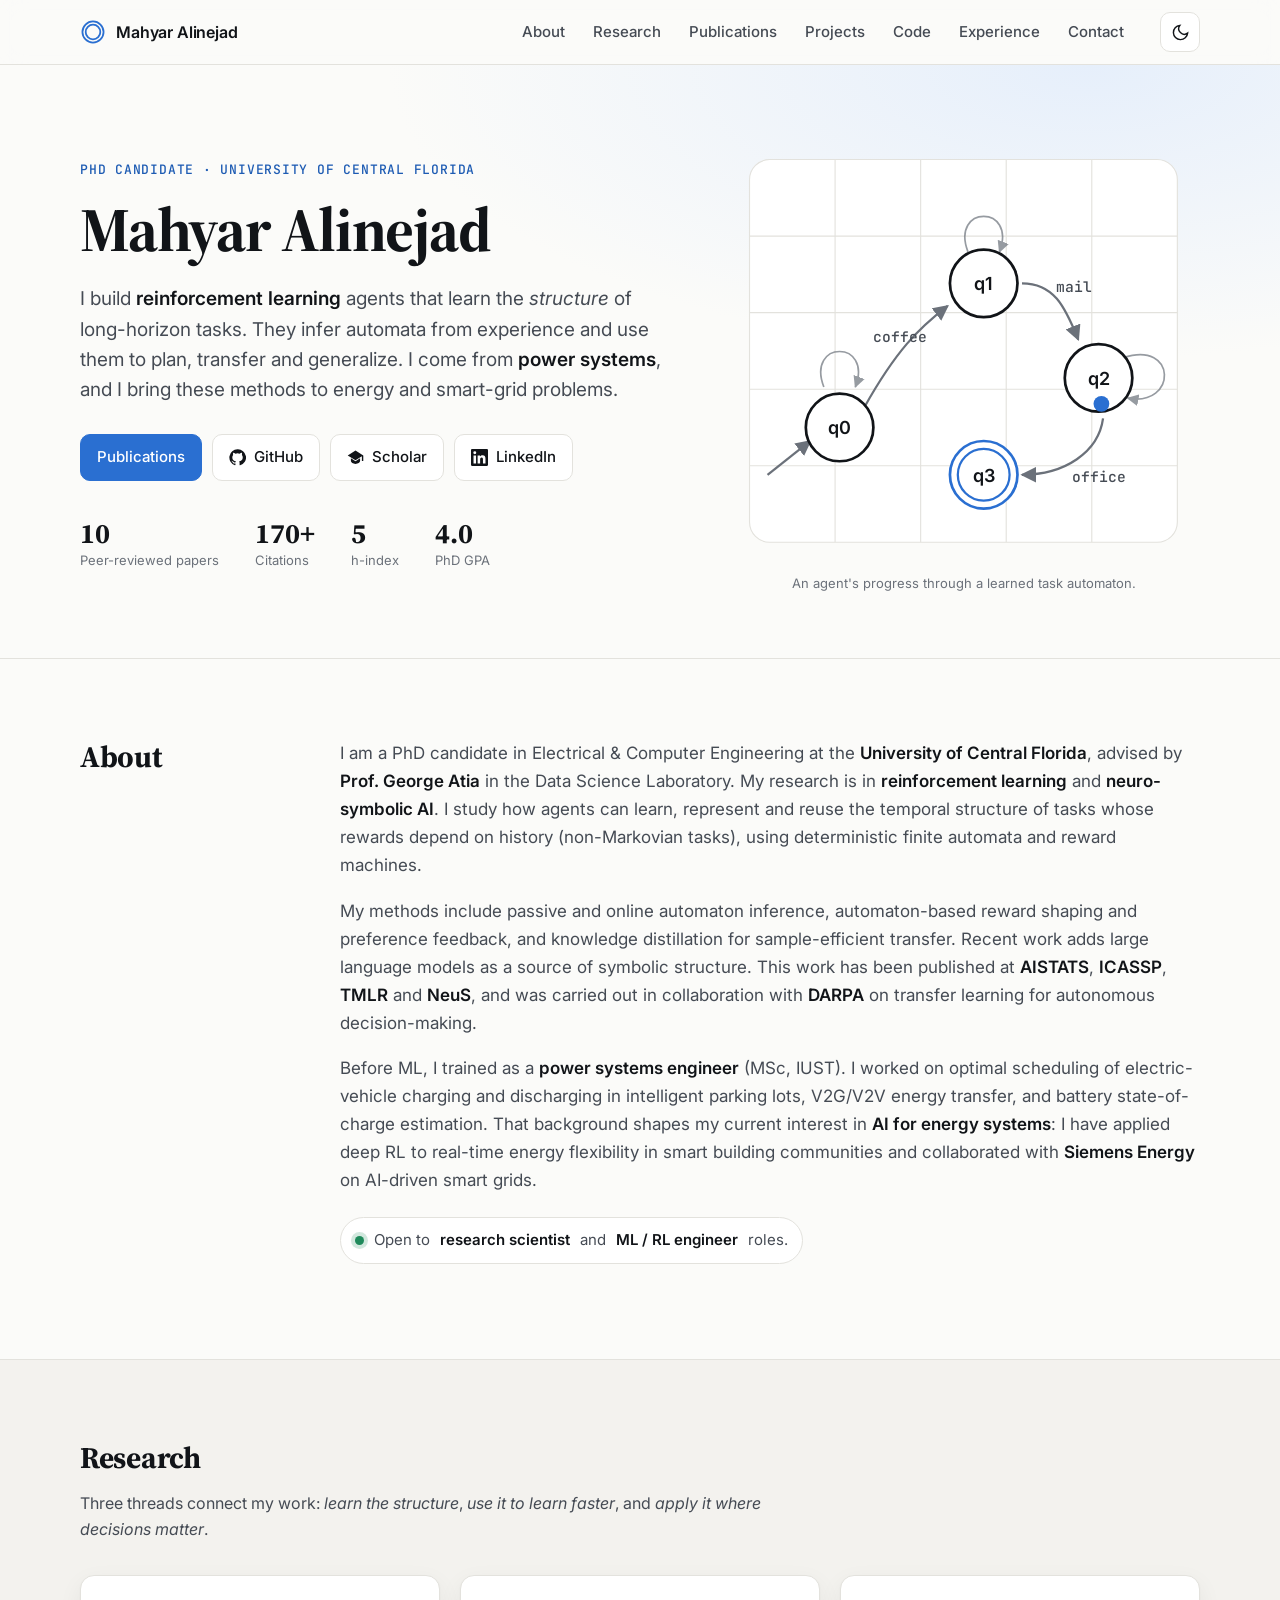
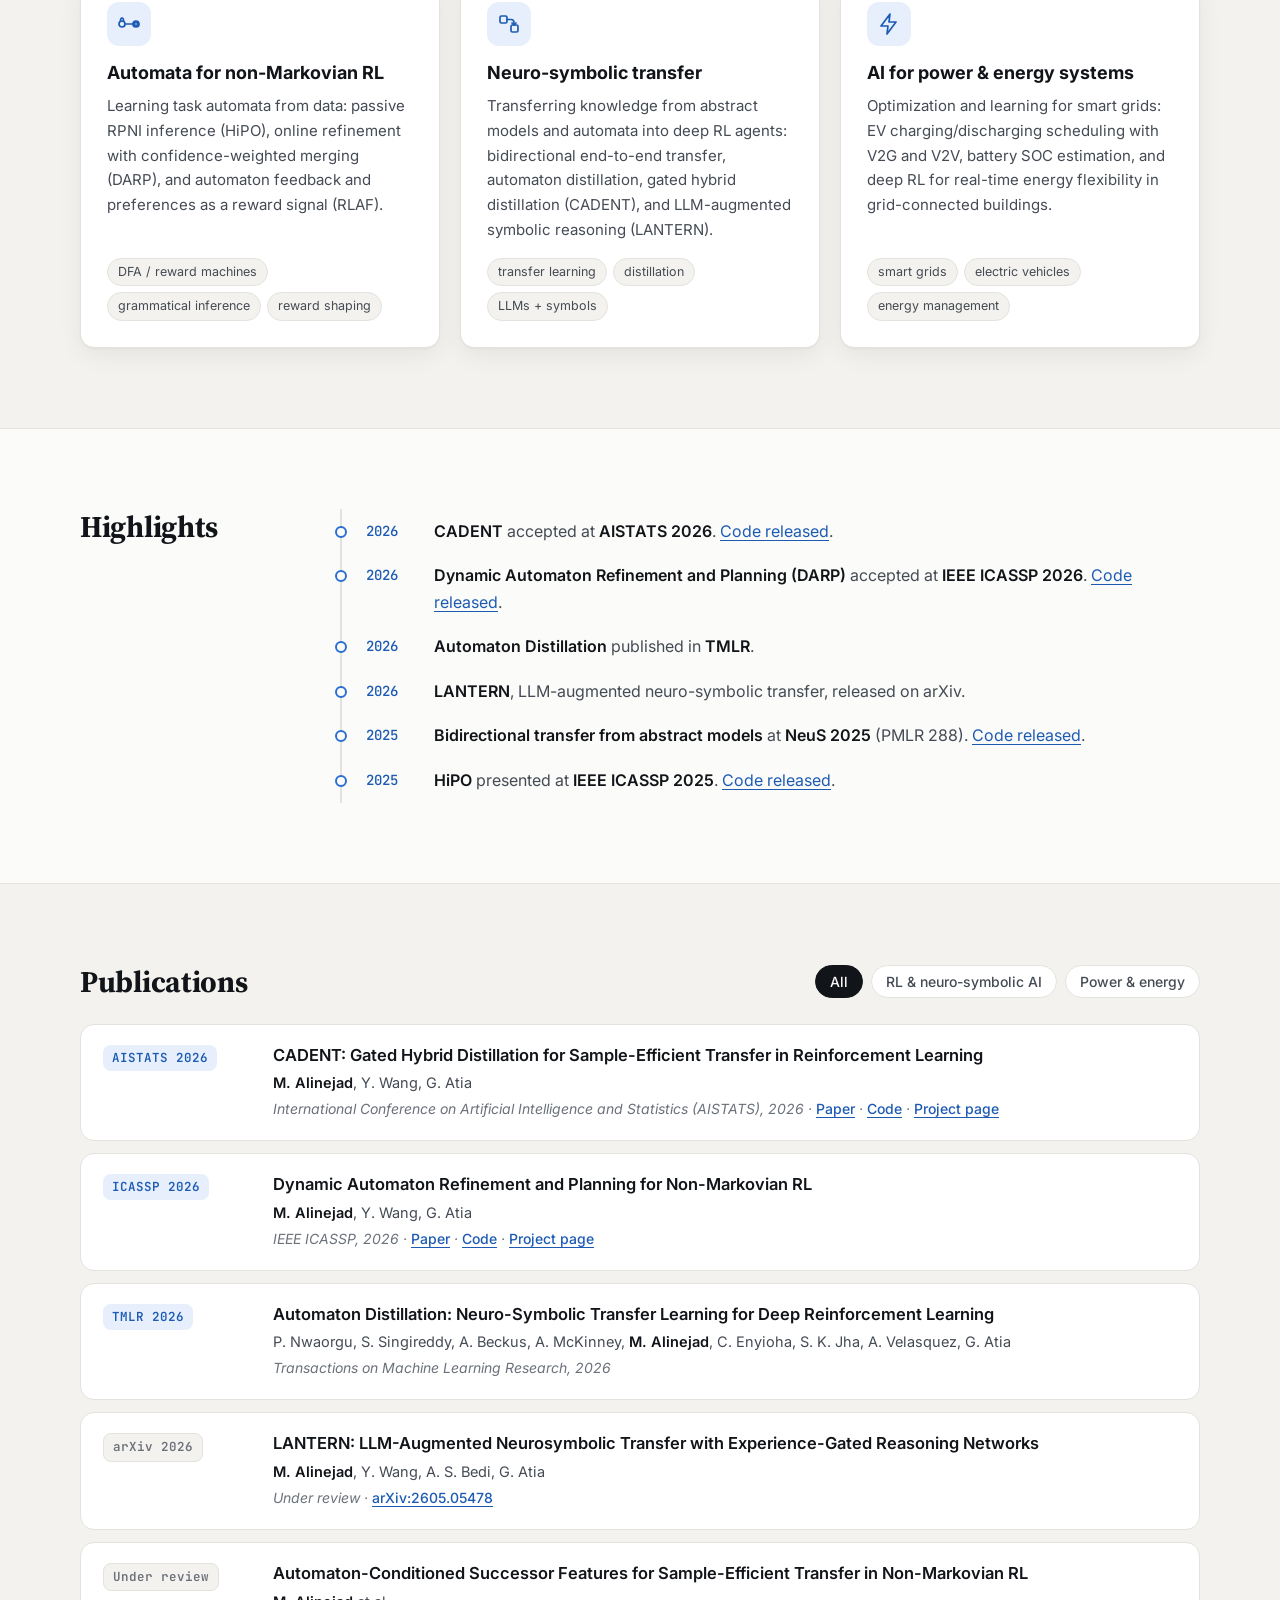
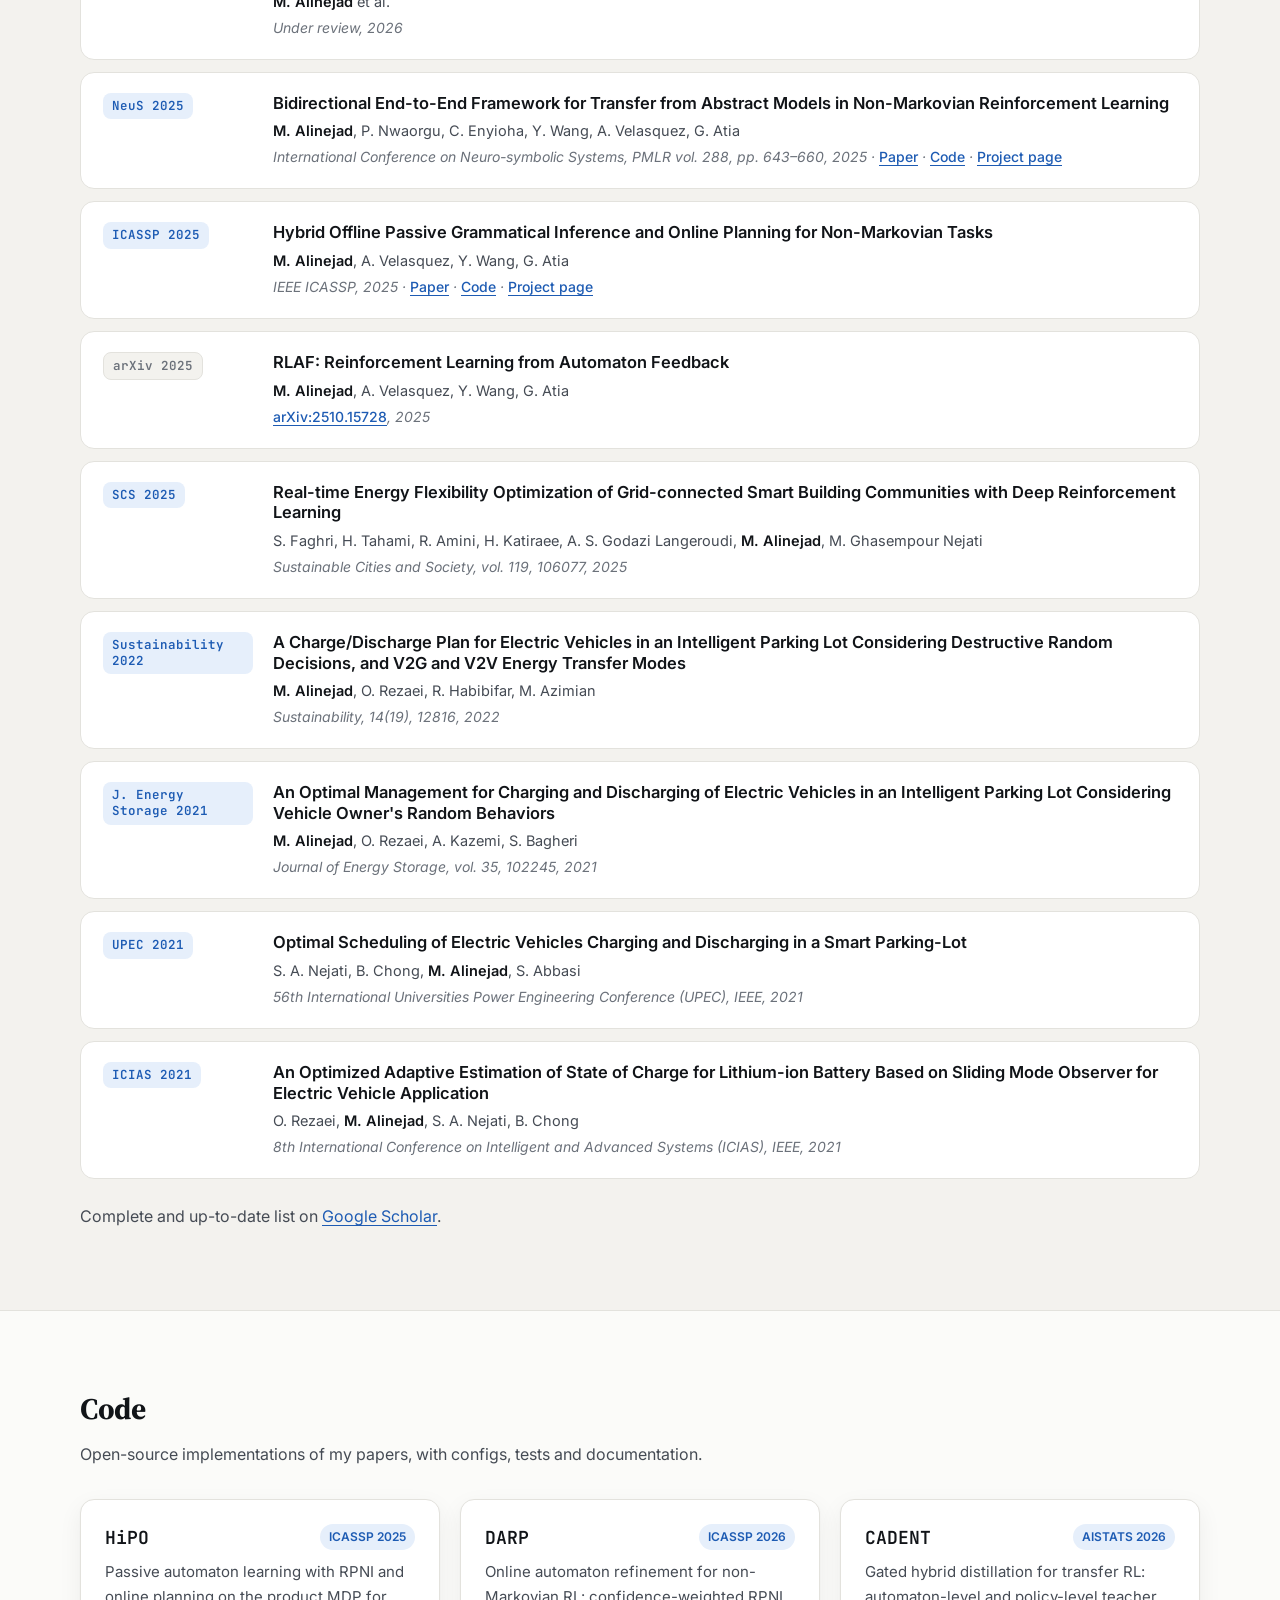
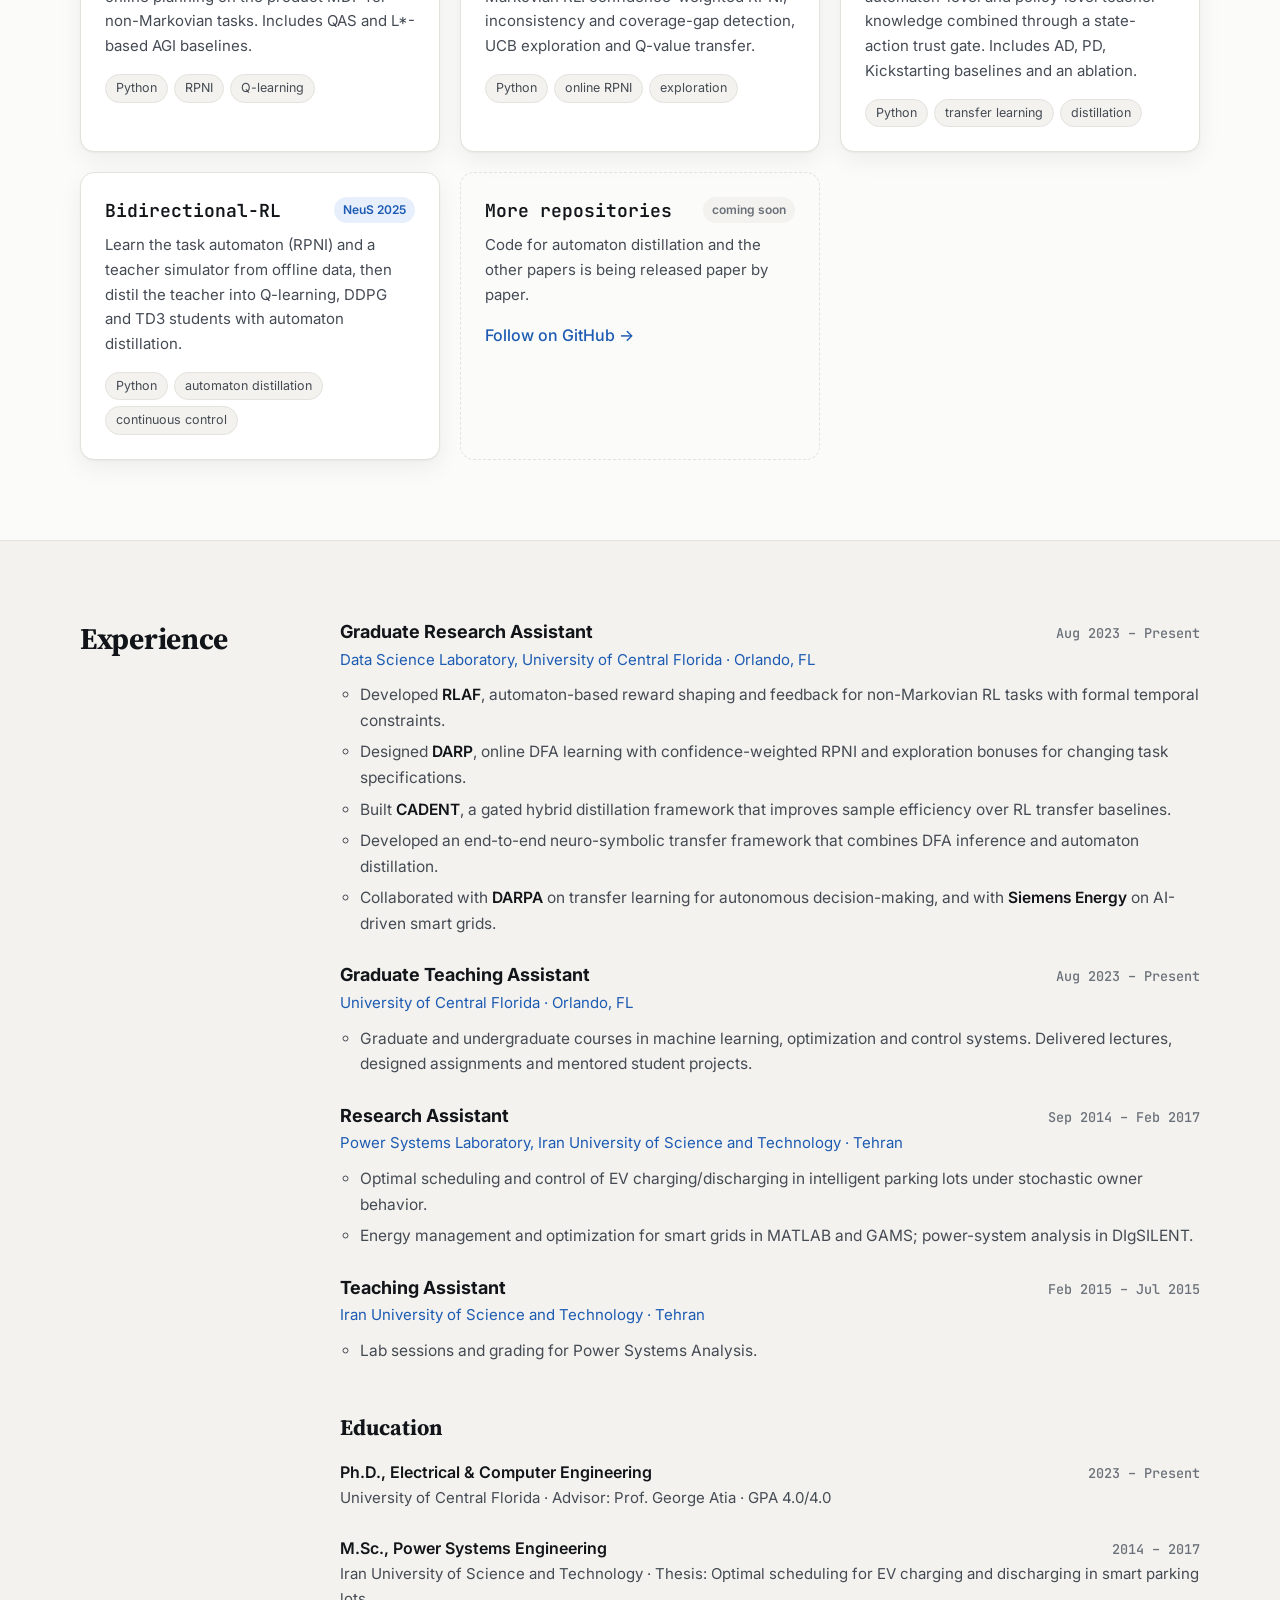
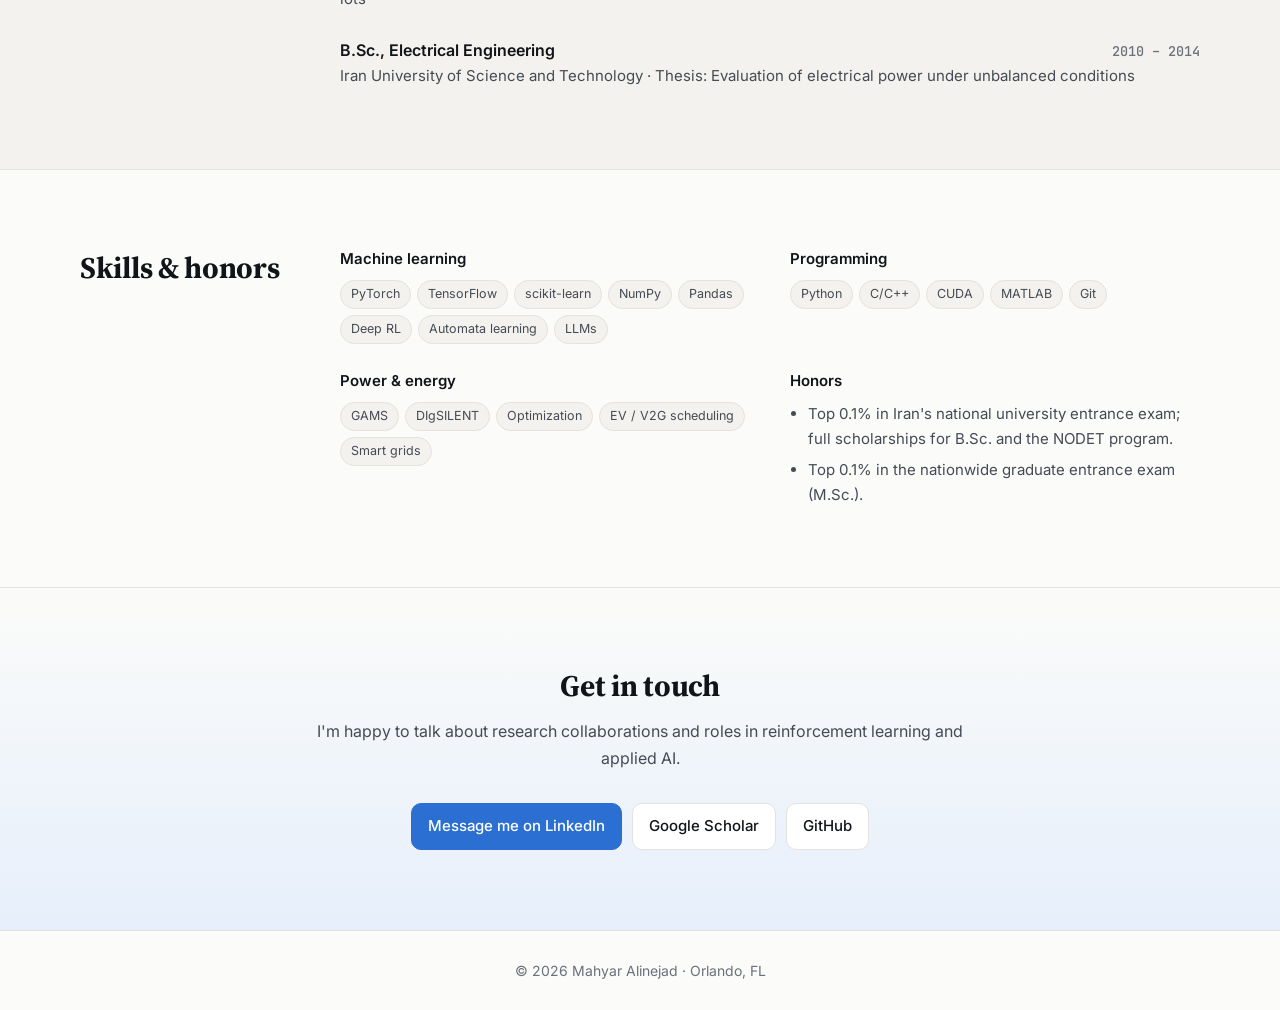
==== commit 5c1dd918: "Add Bidirectional-RL (NeuS 2025): project page, code links and repository card Co-Authored-By: Claud" ====
--- a/index.html
+++ b/index.html
@@ -229,7 +229,7 @@
           <li><time>2026</time><span><strong>Dynamic Automaton Refinement and Planning (DARP)</strong> accepted at <strong>IEEE ICASSP 2026</strong>. <a href="https://github.com/mahyar333/DARP" target="_blank" rel="noopener">Code released</a>.</span></li>
           <li><time>2026</time><span><strong>Automaton Distillation</strong> published in <strong>TMLR</strong>.</span></li>
           <li><time>2026</time><span><strong>LANTERN</strong>, LLM-augmented neuro-symbolic transfer, released on arXiv.</span></li>
-          <li><time>2025</time><span><strong>Bidirectional transfer from abstract models</strong> at <strong>NeuS 2025</strong> (PMLR 288).</span></li>
+          <li><time>2025</time><span><strong>Bidirectional transfer from abstract models</strong> at <strong>NeuS 2025</strong> (PMLR 288). <a href="https://github.com/mahyar333/Bidirectional-RL" target="_blank" rel="noopener">Code released</a>.</span></li>
           <li><time>2025</time><span><strong>HiPO</strong> presented at <strong>IEEE ICASSP 2025</strong>. <a href="https://github.com/mahyar333/HiPO" target="_blank" rel="noopener">Code released</a>.</span></li>
         </ul>
       </div>
@@ -299,7 +299,10 @@
             <div>
               <h3>Bidirectional End-to-End Framework for Transfer from Abstract Models in Non-Markovian Reinforcement Learning</h3>
               <p class="authors"><b>M. Alinejad</b>, P. Nwaorgu, C. Enyioha, Y. Wang, A. Velasquez, G. Atia</p>
-              <p class="where">International Conference on Neuro-symbolic Systems, PMLR vol. 288, pp. 643–660, 2025</p>
+              <p class="where">International Conference on Neuro-symbolic Systems, PMLR vol. 288, pp. 643–660, 2025 ·
+                <a href="https://proceedings.mlr.press/v288/alinejad25a.html" target="_blank" rel="noopener">Paper</a> ·
+                <a href="https://github.com/mahyar333/Bidirectional-RL" target="_blank" rel="noopener">Code</a> ·
+                <a href="projects/bidirectional/">Project page</a></p>
             </div>
           </li>
           <li class="pub" data-topic="rl">
@@ -396,6 +399,14 @@
             <p>Gated hybrid distillation for transfer RL: automaton-level and policy-level teacher knowledge combined through a state-action trust gate. Includes AD, PD, Kickstarting baselines and an ablation.</p>
             <ul class="tags"><li>Python</li><li>transfer learning</li><li>distillation</li></ul>
           </a>
+          <a class="repo" href="https://github.com/mahyar333/Bidirectional-RL" target="_blank" rel="noopener">
+            <div class="repo-top">
+              <span class="repo-name">Bidirectional-RL</span>
+              <span class="badge">NeuS 2025</span>
+            </div>
+            <p>Learn the task automaton (RPNI) and a teacher simulator from offline data, then distil the teacher into Q-learning, DDPG and TD3 students with automaton distillation.</p>
+            <ul class="tags"><li>Python</li><li>automaton distillation</li><li>continuous control</li></ul>
+          </a>
           <div class="repo soon" aria-label="More repositories coming soon">
             <div class="repo-top"><span class="repo-name">More repositories</span><span class="badge muted">coming soon</span></div>
             <p>Code for automaton distillation and the other papers is being released paper by paper.</p>
